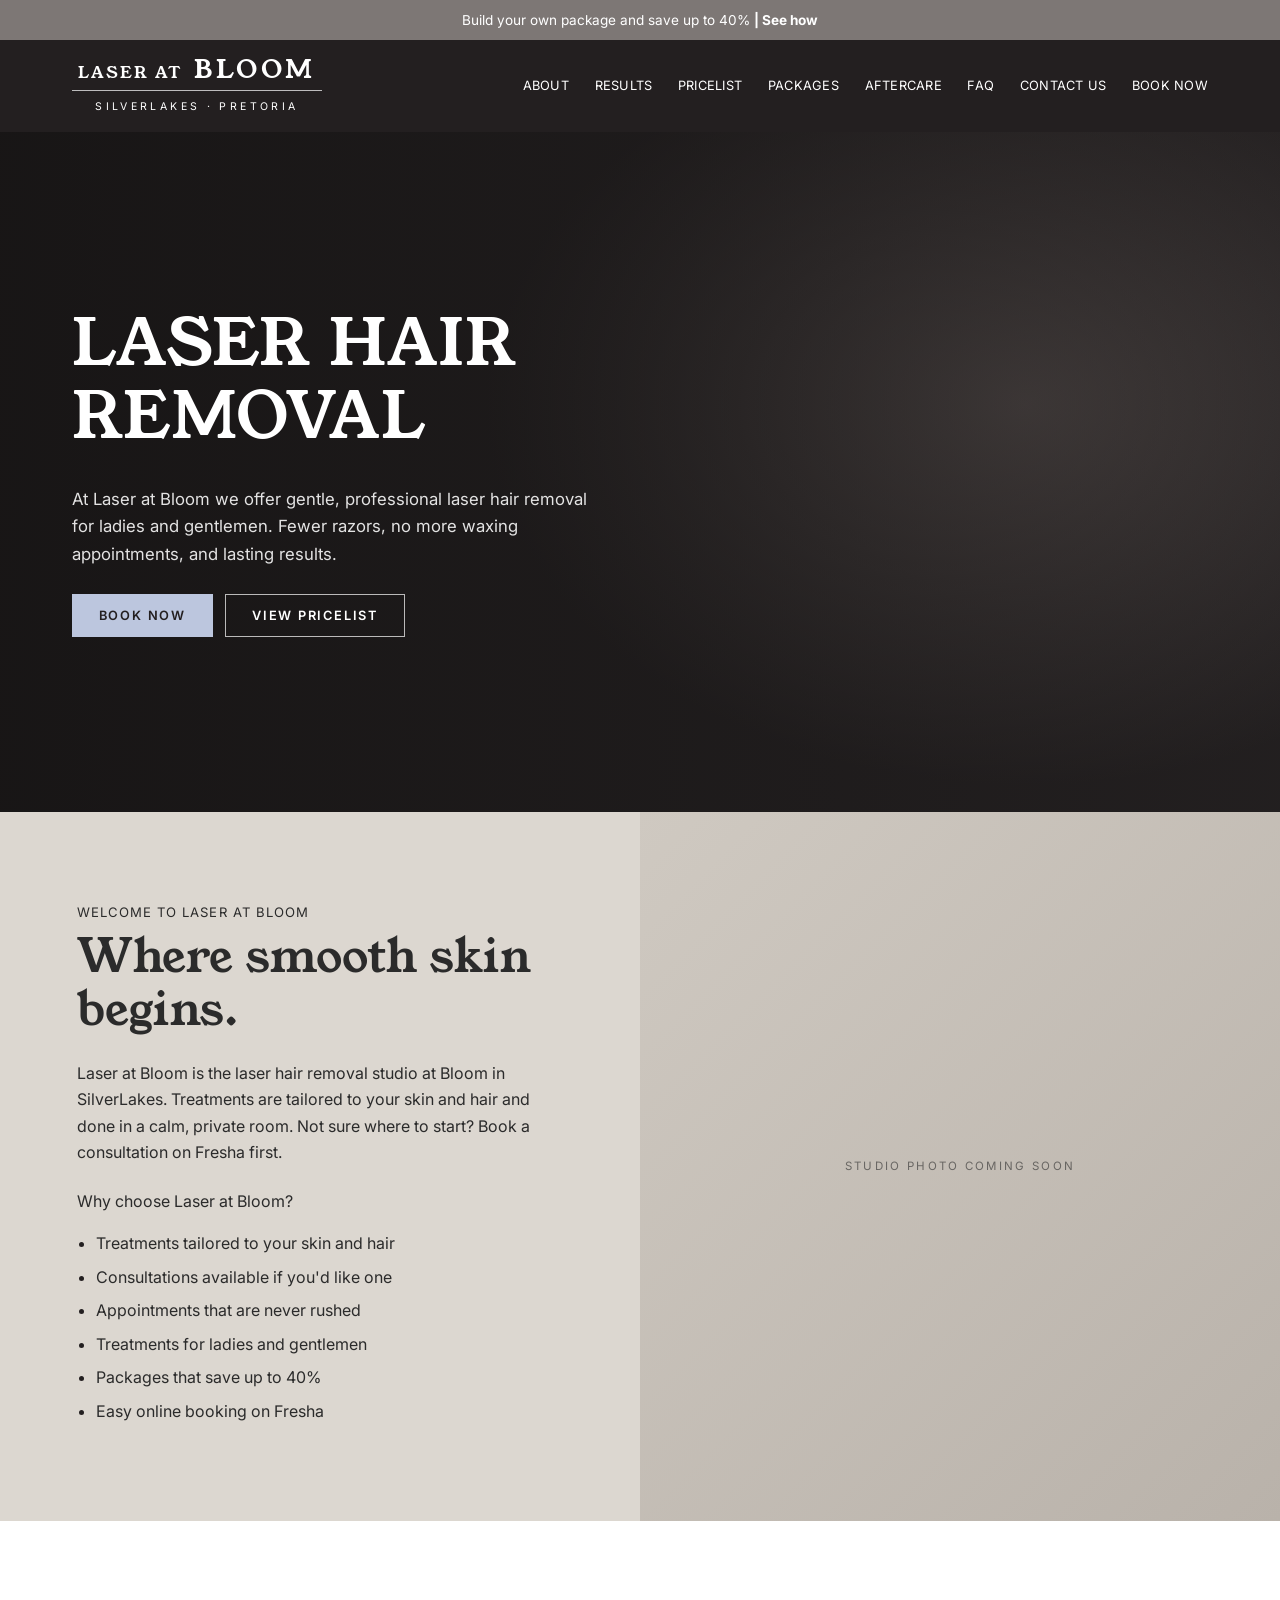
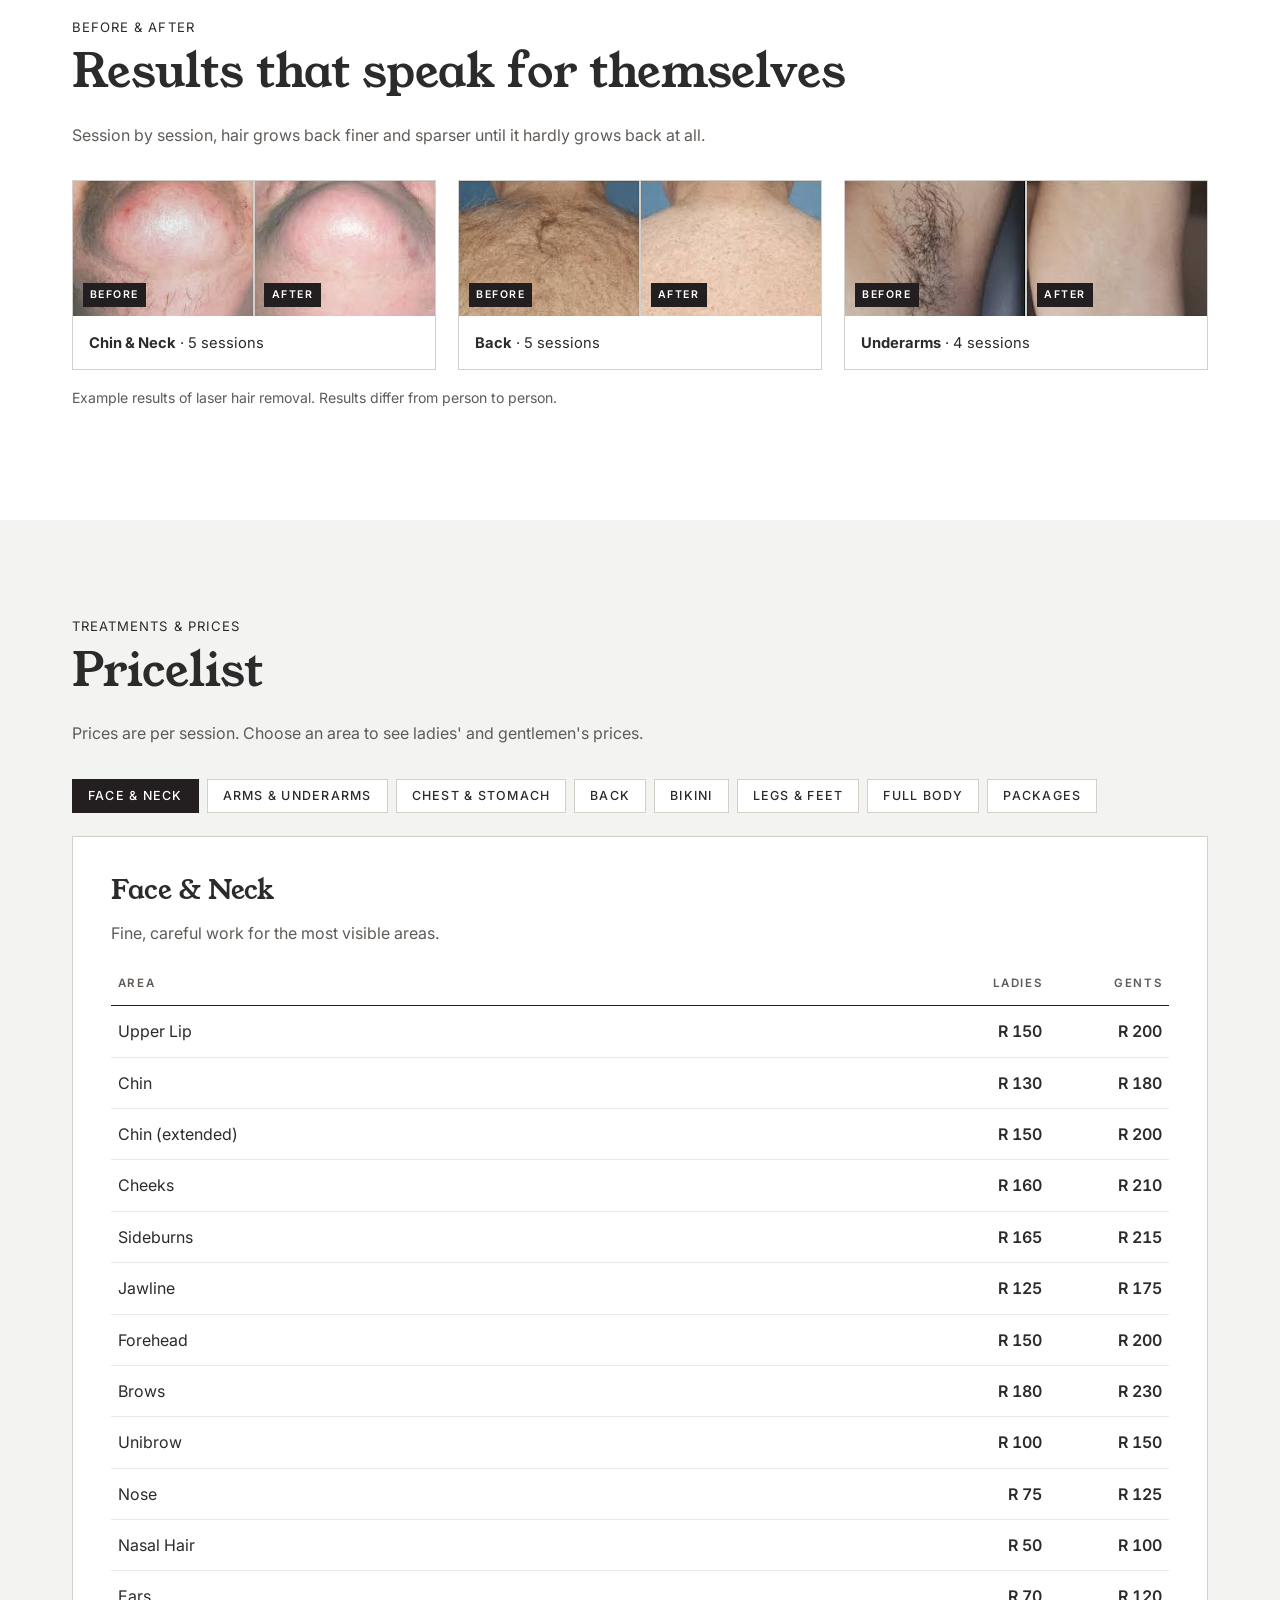
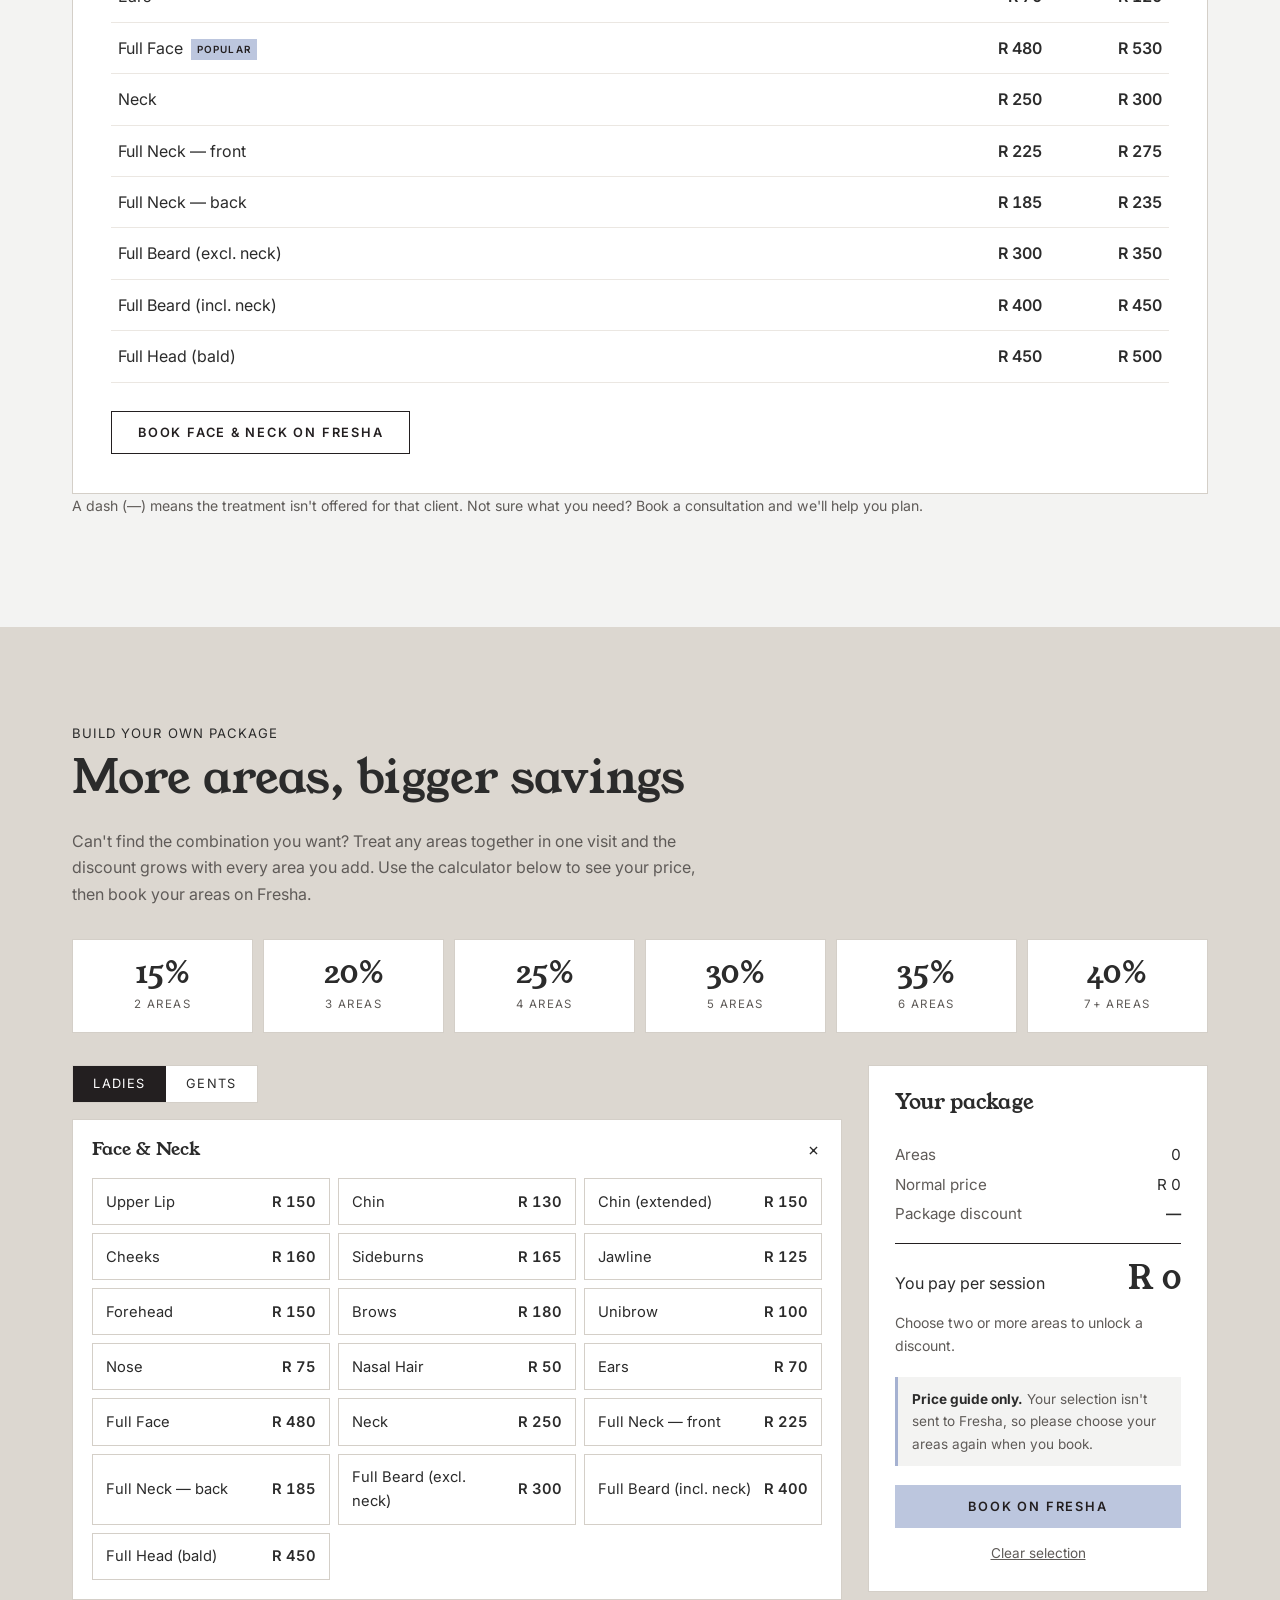
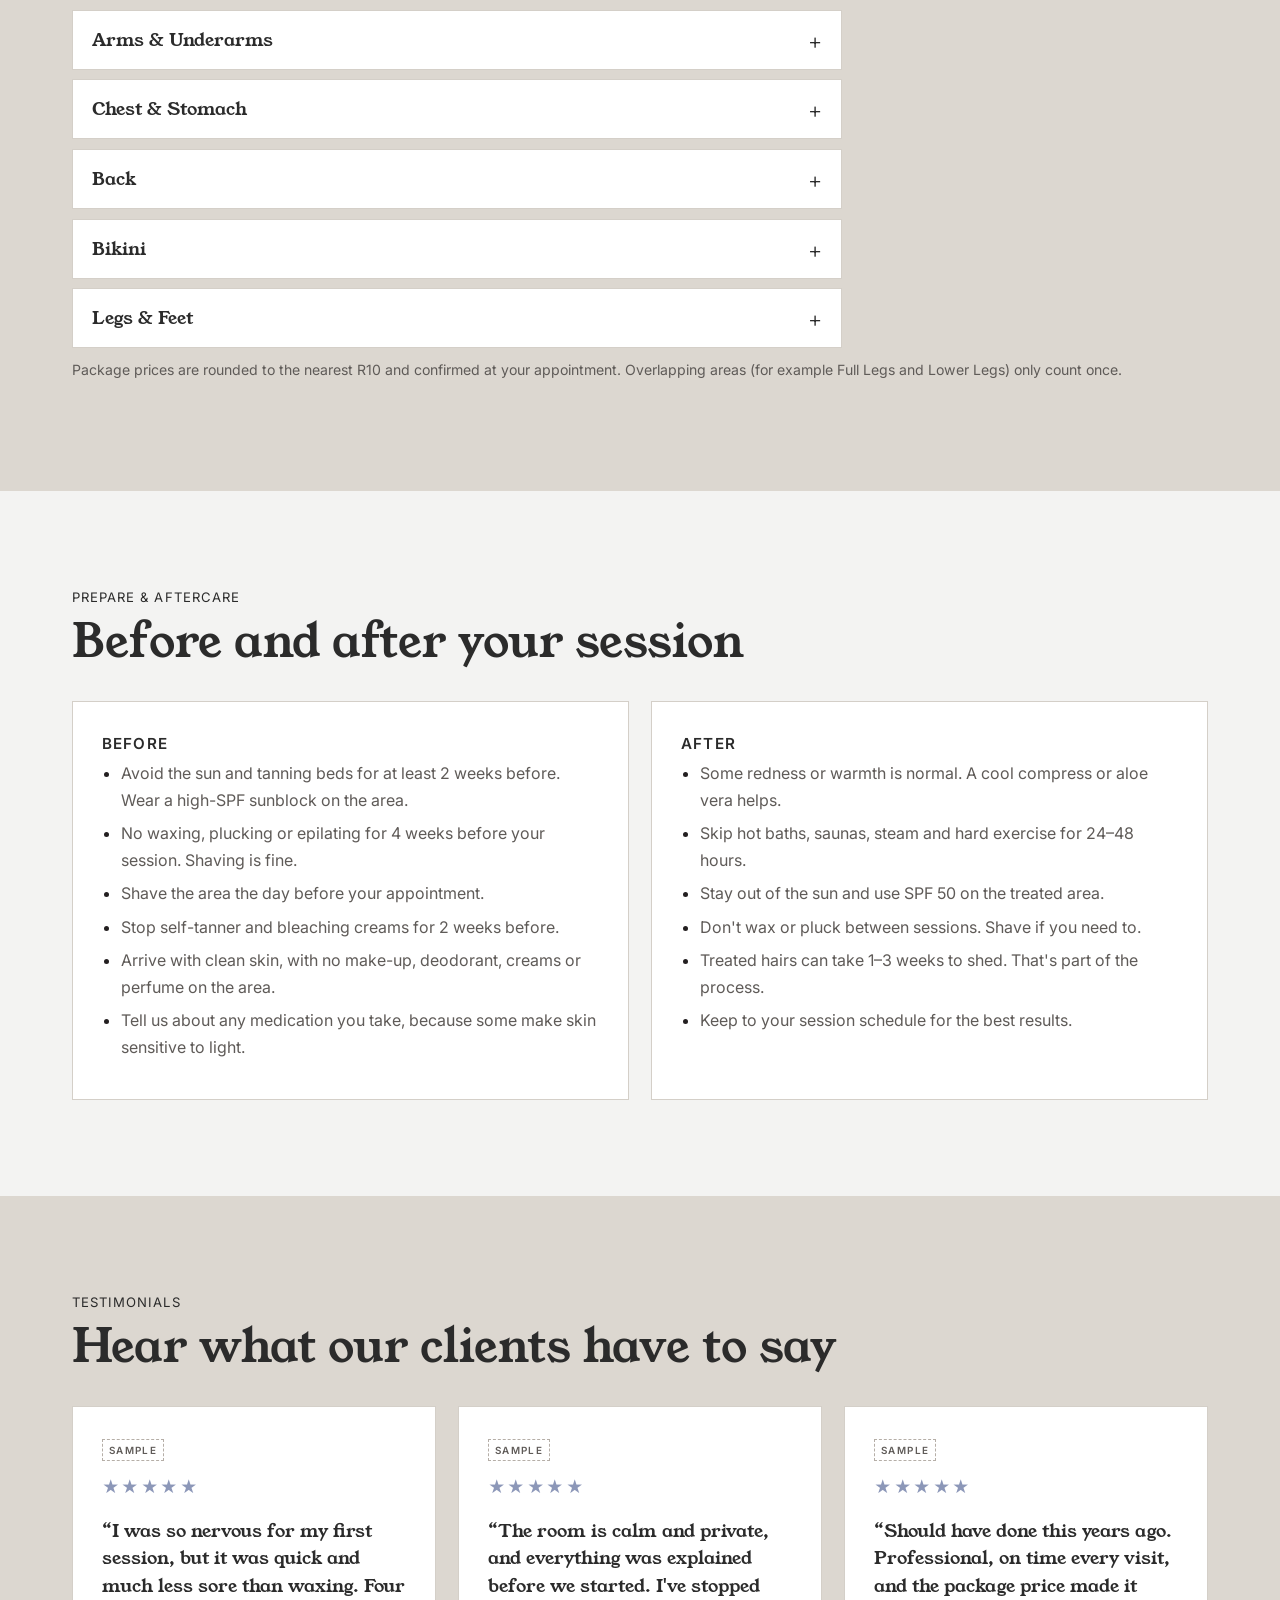
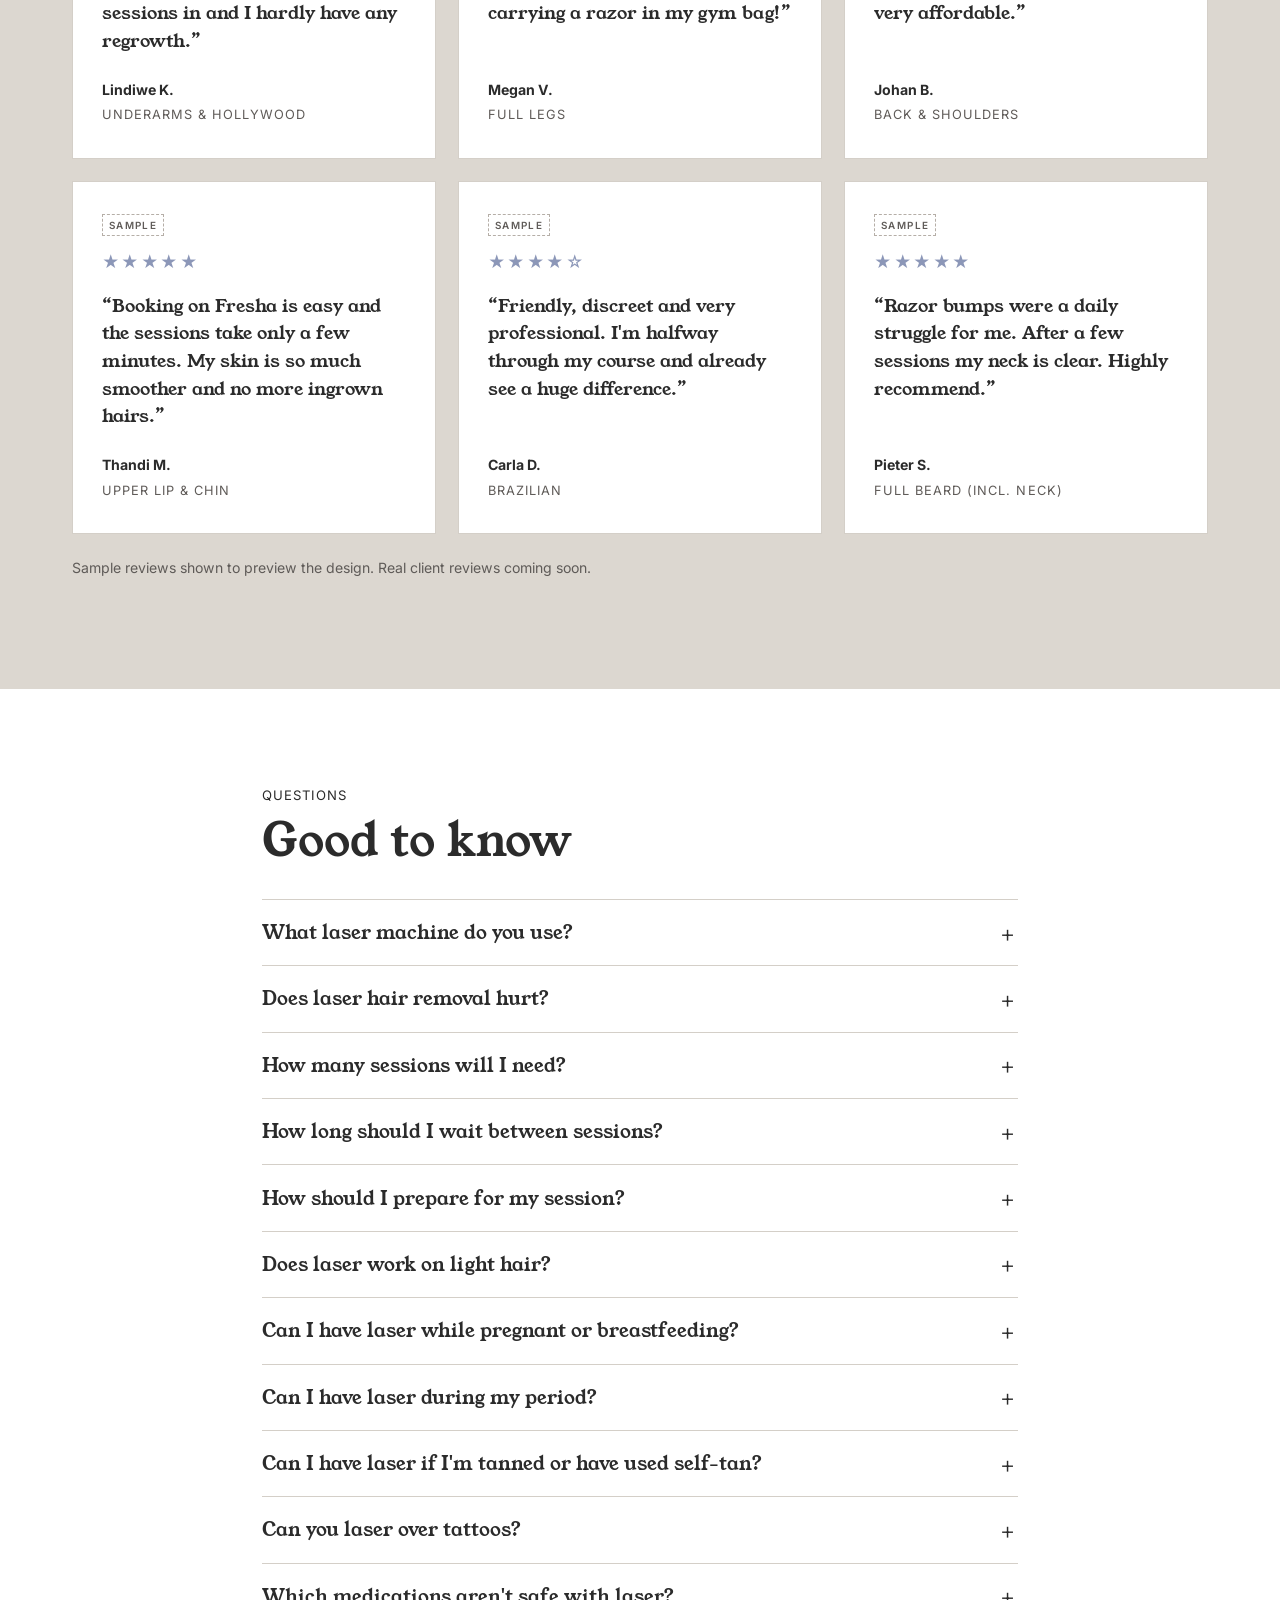
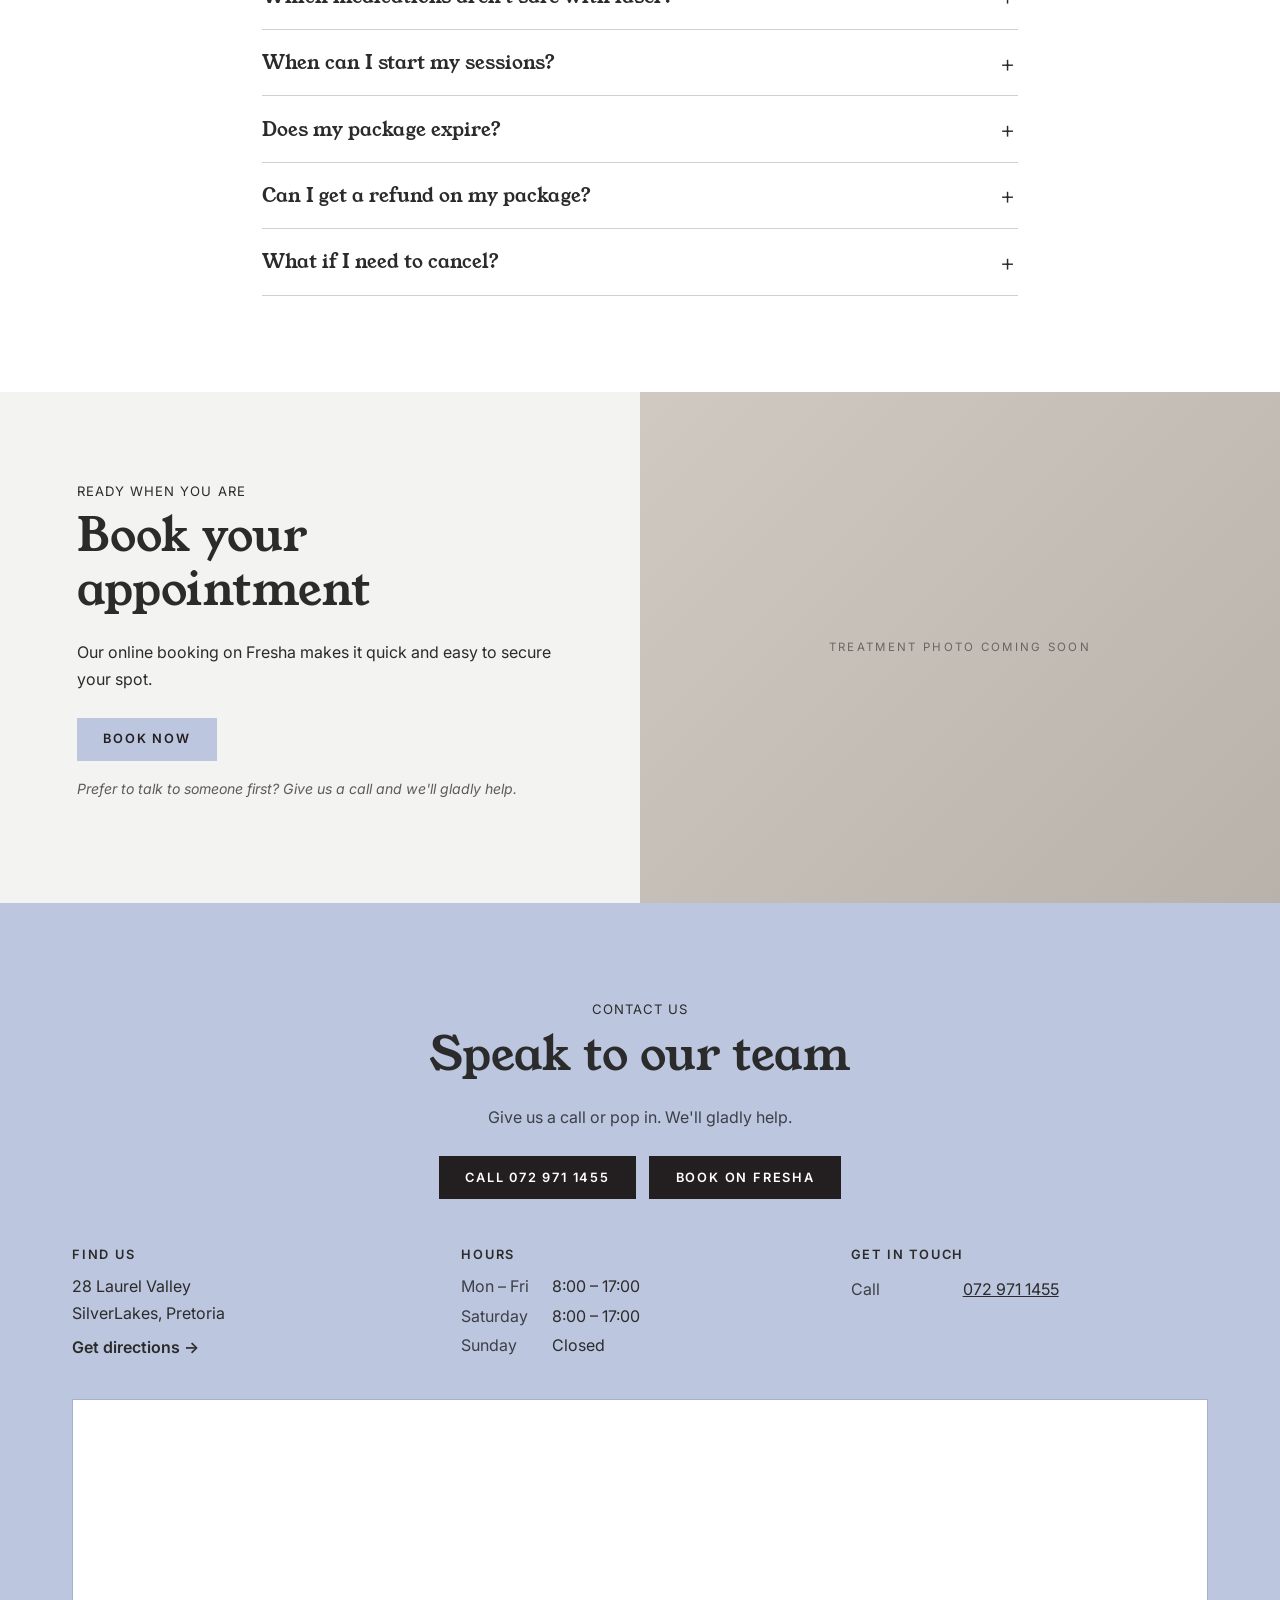
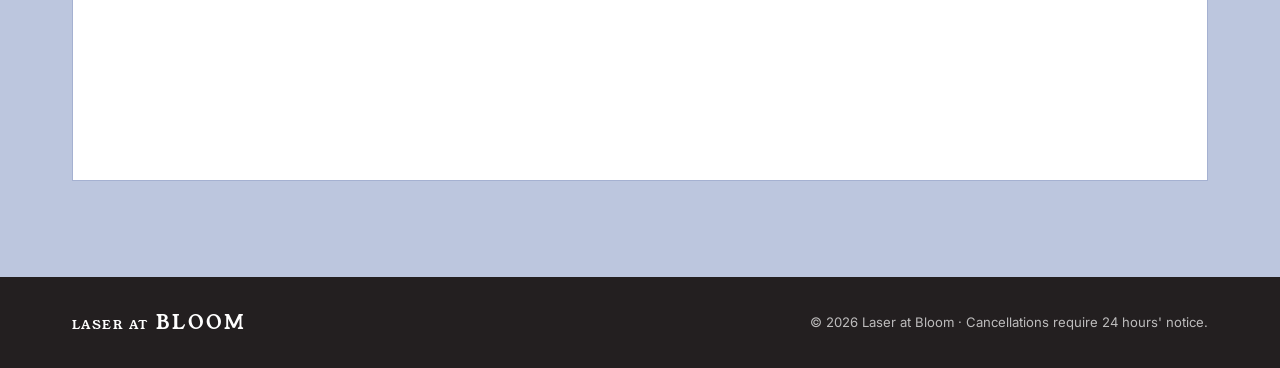
==== index.html @ 56d65607 "Expand FAQ with The Laser Lab's questions 15 questions answered in our own words. Machine, package e" ====
<!doctype html>
<html lang="en">
<head>
  <meta charset="utf-8">
  <meta name="viewport" content="width=device-width, initial-scale=1">
  <title>Laser at Bloom — Laser Hair Removal in SilverLakes, Pretoria</title>
  <meta name="description" content="Laser hair removal for ladies and gentlemen at Bloom, SilverLakes, Pretoria. View prices, build your own package and book online on Fresha.">
  <link rel="icon" href="favicon.svg" type="image/svg+xml">
  <link rel="preconnect" href="https://fonts.googleapis.com">
  <link rel="preconnect" href="https://fonts.gstatic.com" crossorigin>
  <link href="https://fonts.googleapis.com/css2?family=Young+Serif&family=Inter:wght@300;400;500;600&display=swap" rel="stylesheet">
  <link rel="stylesheet" href="styles.css">
</head>
<body>

<a class="announce" href="#build">Build your own package and save up to 40% <strong>| See how</strong></a>

<header class="site-header" id="top">
  <div class="wrap header-inner">
    <a href="#top" class="brand" aria-label="Laser at Bloom, home">
      <span class="brand-top"><span class="brand-small">Laser at</span> BLOOM</span>
      <span class="brand-sub">SilverLakes · Pretoria</span>
    </a>
    <button class="nav-toggle" aria-expanded="false" aria-controls="site-nav" aria-label="Menu">
      <span></span><span></span>
    </button>
    <nav class="site-nav" id="site-nav">
      <a href="#about">About</a>
      <a href="#results">Results</a>
      <a href="#prices">Pricelist</a>
      <a href="#build">Packages</a>
      <a href="#care">Aftercare</a>
      <a href="#faq">FAQ</a>
      <a href="#contact">Contact Us</a>
      <a class="js-fresha" href="#" target="_blank" rel="noopener">Book Now</a>
    </nav>
  </div>
</header>

<main>

  <!-- Hero photo: add images/hero.jpg and it shows behind the dark overlay. -->
  <section class="hero" style="--hero-img: url('images/hero.jpg')">
    <div class="wrap hero-inner">
      <h1>Laser hair removal</h1>
      <p>At Laser at Bloom we offer gentle, professional laser hair removal for ladies and gentlemen. Fewer razors, no more waxing appointments, and lasting results.</p>
      <div class="actions">
        <a class="btn js-fresha" href="#" target="_blank" rel="noopener">Book now</a>
        <a class="btn btn-ghost" href="#prices">View pricelist</a>
      </div>
    </div>
  </section>

  <section class="split greige" id="about">
    <div class="split-text">
      <p class="eyebrow">Welcome to Laser at Bloom</p>
      <h2>Where smooth skin begins.</h2>
      <p>Laser at Bloom is the laser hair removal studio at Bloom in SilverLakes. Treatments are tailored to your skin and hair and done in a calm, private room. Not sure where to start? Book a consultation on Fresha first.</p>
      <p class="list-title">Why choose Laser at Bloom?</p>
      <ul class="dots">
        <li>Treatments tailored to your skin and hair</li>
        <li>Consultations available if you'd like one</li>
        <li>Appointments that are never rushed</li>
        <li>Treatments for ladies and gentlemen</li>
        <li>Packages that save up to 40%</li>
        <li>Easy online booking on Fresha</li>
      </ul>
    </div>
    <figure class="photo split-photo"><img src="images/studio.jpg" alt="The treatment room at Laser at Bloom" loading="lazy" onerror="this.remove()"><figcaption>Studio photo coming soon</figcaption></figure>
  </section>

  <section class="section white" id="results">
    <div class="wrap">
      <p class="eyebrow">Before &amp; after</p>
      <h2>Results that speak for themselves</h2>
      <p class="section-intro">Session by session, hair grows back finer and sparser until it hardly grows back at all.</p>
      <div class="results" id="results-grid"></div>
      <p class="note">Example results of laser hair removal. Results differ from person to person.</p>
    </div>
  </section>

  <section class="section light" id="prices">
    <div class="wrap">
      <p class="eyebrow">Treatments &amp; prices</p>
      <h2>Pricelist</h2>
      <p class="section-intro">Prices are per session. Choose an area to see ladies' and gentlemen's prices.</p>

      <div class="tabs" role="tablist" aria-label="Treatment areas" id="price-tabs"></div>
      <div id="price-panels"></div>

      <p class="note">A dash (—) means the treatment isn't offered for that client. Not sure what you need? Book a consultation and we'll help you plan.</p>
    </div>
  </section>

  <section class="section greige" id="build">
    <div class="wrap">
      <p class="eyebrow">Build your own package</p>
      <h2>More areas, bigger savings</h2>
      <p class="section-intro">Can't find the combination you want? Treat any areas together in one visit and the discount grows with every area you add. Use the calculator below to see your price, then book your areas on Fresha.</p>

      <ol class="ladder" id="ladder"></ol>

      <div class="builder">
        <div class="builder-pick">
          <div class="seg" role="radiogroup" aria-label="Prices for">
            <label><input type="radio" name="who" value="w" checked> Ladies</label>
            <label><input type="radio" name="who" value="m"> Gents</label>
          </div>
          <div id="builder-groups"></div>
        </div>

        <aside class="builder-sum" id="builder-sum" aria-live="polite">
          <h3>Your package</h3>
          <ul class="sum-list" id="sum-list"></ul>
          <dl class="sum-lines">
            <dt>Areas</dt><dd id="sum-count">0</dd>
            <dt>Normal price</dt><dd id="sum-sub">R 0</dd>
            <dt>Package discount</dt><dd id="sum-disc">—</dd>
          </dl>
          <div class="sum-total"><span>You pay per session</span><strong id="sum-total">R 0</strong></div>
          <p class="sum-hint" id="sum-hint">Choose two or more areas to unlock a discount.</p>
          <p class="sum-notice"><strong>Price guide only.</strong> Your selection isn't sent to Fresha, so please choose your areas again when you book.</p>
          <a class="btn btn-block js-fresha" href="#" target="_blank" rel="noopener">Book on Fresha</a>
          <button type="button" class="link-btn" id="sum-clear">Clear selection</button>
        </aside>
      </div>

      <a class="sum-bar" id="sum-bar" href="#builder-sum" hidden>
        <span id="sum-bar-text"></span><span>View total ↓</span>
      </a>

      <p class="note">Package prices are rounded to the nearest R10 and confirmed at your appointment. Overlapping areas (for example Full Legs and Lower Legs) only count once.</p>
    </div>
  </section>

  <section class="section light" id="care">
    <div class="wrap">
      <p class="eyebrow">Prepare &amp; aftercare</p>
      <h2>Before and after your session</h2>
      <div class="cards two">
        <article class="card">
          <h3>Before</h3>
          <ul class="dots">
            <li>Avoid the sun and tanning beds for at least 2 weeks before. Wear a high-SPF sunblock on the area.</li>
            <li>No waxing, plucking or epilating for 4 weeks before your session. Shaving is fine.</li>
            <li>Shave the area the day before your appointment.</li>
            <li>Stop self-tanner and bleaching creams for 2 weeks before.</li>
            <li>Arrive with clean skin, with no make-up, deodorant, creams or perfume on the area.</li>
            <li>Tell us about any medication you take, because some make skin sensitive to light.</li>
          </ul>
        </article>
        <article class="card">
          <h3>After</h3>
          <ul class="dots">
            <li>Some redness or warmth is normal. A cool compress or aloe vera helps.</li>
            <li>Skip hot baths, saunas, steam and hard exercise for 24–48 hours.</li>
            <li>Stay out of the sun and use SPF 50 on the treated area.</li>
            <li>Don't wax or pluck between sessions. Shave if you need to.</li>
            <li>Treated hairs can take 1–3 weeks to shed. That's part of the process.</li>
            <li>Keep to your session schedule for the best results.</li>
          </ul>
        </article>
      </div>
    </div>
  </section>

  <section class="section greige" id="reviews">
    <div class="wrap">
      <p class="eyebrow">Testimonials</p>
      <h2>Hear what our clients have to say</h2>
      <div class="reviews" id="reviews-grid"></div>
      <p class="note" id="reviews-note" hidden>Sample reviews shown to preview the design. Real client reviews coming soon.</p>
    </div>
  </section>

  <section class="section white" id="faq">
    <div class="wrap narrow">
      <p class="eyebrow">Questions</p>
      <h2>Good to know</h2>
      <div class="faq">
        <details>
          <summary>What laser machine do you use?</summary>
          <p><span class="todo">To fill in: machine name and model.</span> Our laser is set up for each client's skin and hair type, so every session is both safe and effective.</p>
        </details>
        <details>
          <summary>Does laser hair removal hurt?</summary>
          <p>Most clients describe it as a warm snap, like an elastic band against the skin. It's quick, and most people find it far more comfortable than waxing.</p>
        </details>
        <details>
          <summary>How many sessions will I need?</summary>
          <p>Everyone's body responds a little differently, so there's no exact number. Most clients need around 8–12 sessions, followed by the occasional maintenance session. We'll give you a better idea once we've seen how your hair responds.</p>
        </details>
        <details>
          <summary>How long should I wait between sessions?</summary>
          <p>We start with sessions about 4 weeks apart. As your hair slows down, we space them out to 6 and then 8 weeks until you only need maintenance sessions.</p>
        </details>
        <details>
          <summary>How should I prepare for my session?</summary>
          <p>Shave the area cleanly the night before every appointment. For at least 4 weeks before your first session, don't wax, pluck, epilate or use hair-removal creams, because the laser needs the hair root in place. Between sessions you can shave as often as you like. See <a href="#care">Before and after your session</a> for the full list.</p>
        </details>
        <details>
          <summary>Does laser work on light hair?</summary>
          <p>Unfortunately not. The laser targets the pigment in the hair, so it works on brown, dark brown and black hair, but not on blonde, red, grey or white hair.</p>
        </details>
        <details>
          <summary>Can I have laser while pregnant or breastfeeding?</summary>
          <p>We don't treat during pregnancy. Laser is generally fine while breastfeeding, but hormone changes can make it less effective, so you may need a few extra sessions to get the same result.</p>
        </details>
        <details>
          <summary>Can I have laser during my period?</summary>
          <p>Yes. If we're treating the bikini area, please wear a tampon. If you'd feel more comfortable waiting, you're welcome to move your appointment.</p>
        </details>
        <details>
          <summary>Can I have laser if I'm tanned or have used self-tan?</summary>
          <p>No. We can't treat over self-tan, a fresh dark tan or sunburn. Keep the area out of the sun before your session, and protect it with SPF afterwards because treated skin burns more easily.</p>
        </details>
        <details>
          <summary>Can you laser over tattoos?</summary>
          <p>No. The laser is drawn to the ink in a tattoo instead of the hair, so we work around tattoos.</p>
        </details>
        <details>
          <summary>Which medications aren't safe with laser?</summary>
          <p>Acne medication such as isotretinoin (Roaccutane or Oratane), cortisone, and some medicines that make skin sensitive to light can all affect treatment. Please tell us about any medication or supplements you take before your session, and check with your doctor if you're unsure.</p>
        </details>
        <details>
          <summary>When can I start my sessions?</summary>
          <p>Whenever suits you. Just book your first session on Fresha.</p>
        </details>
        <details>
          <summary>Does my package expire?</summary>
          <p><span class="todo">To fill in: how long prepaid packages are valid, or say that packages are paid per session.</span></p>
        </details>
        <details>
          <summary>Can I get a refund on my package?</summary>
          <p><span class="todo">To fill in: refund and transfer policy for packages.</span></p>
        </details>
        <details>
          <summary>What if I need to cancel?</summary>
          <p>Please give at least 24 hours' notice so the slot can go to someone else. You can reschedule through Fresha.</p>
        </details>
      </div>
    </div>
  </section>

  <section class="split light" id="book">
    <div class="split-text">
      <p class="eyebrow">Ready when you are</p>
      <h2>Book your appointment</h2>
      <p>Our online booking on Fresha makes it quick and easy to secure your spot.</p>
      <div class="actions">
        <a class="btn js-fresha" href="#" target="_blank" rel="noopener">Book now</a>
      </div>
      <p class="small-note">Prefer to talk to someone first? Give us a call and we'll gladly help.</p>
    </div>
    <figure class="photo split-photo"><img src="images/treatment.jpg" alt="A laser hair removal treatment in progress" loading="lazy" onerror="this.remove()"><figcaption>Treatment photo coming soon</figcaption></figure>
  </section>

  <section class="contact" id="contact">
    <div class="wrap">
      <div class="contact-head">
        <p class="eyebrow">Contact us</p>
        <h2>Speak to our team</h2>
        <p>Give us a call or pop in. We'll gladly help.</p>
        <div class="actions center">
          <a class="btn btn-dark js-phone" href="#" hidden>Call</a>
          <a class="btn btn-dark js-fresha" href="#" target="_blank" rel="noopener">Book on Fresha</a>
        </div>
      </div>

      <div class="contact-grid">
        <div>
          <h3 class="mini">Find us</h3>
          <address class="address" id="address"></address>
          <a class="link-arrow" id="directions" href="#" target="_blank" rel="noopener">Get directions →</a>
        </div>
        <div>
          <h3 class="mini">Hours</h3>
          <dl class="hours" id="hours"></dl>
        </div>
        <div>
          <h3 class="mini" id="contact-heading">Get in touch</h3>
          <ul class="contact-list" id="contact-list"></ul>
        </div>
      </div>

      <div class="map">
        <iframe id="map" title="Map showing Laser at Bloom" loading="lazy" referrerpolicy="no-referrer-when-downgrade"></iframe>
      </div>
    </div>
  </section>

</main>

<footer class="site-footer">
  <div class="wrap footer-inner">
    <span class="footer-brand"><span class="brand-small">Laser at</span> BLOOM</span>
    <span>© <span id="year"></span> Laser at Bloom · Cancellations require 24 hours' notice.</span>
  </div>
</footer>

<script src="site-data.js"></script>
<script src="main.js"></script>
</body>
</html>
---- styles.css ----
:root {
  --charcoal: #231f20;
  --ink: #2b2b2b;
  --muted: #5f5b58;
  --greige: #dcd7d0;
  --light: #f3f3f2;
  --white: #fff;
  --line: #d4cfc8;
  --blue: #bcc6de;      /* soft periwinkle accent */
  --blue-dark: #a5b1d1;
  --serif: "Young Serif", Georgia, serif;
  --sans: "Inter", system-ui, sans-serif;
}

* { box-sizing: border-box; }
html { scroll-behavior: smooth; scroll-padding-top: 90px; }
body {
  margin: 0;
  background: var(--light);
  color: var(--ink);
  font: 400 16px/1.65 var(--sans);
  -webkit-font-smoothing: antialiased;
}
img, iframe { max-width: 100%; }
a { color: inherit; }
[hidden] { display: none !important; }
:focus-visible { outline: 2px solid var(--charcoal); outline-offset: 3px; }

h1, h2, h3 { font-family: var(--serif); font-weight: 400; line-height: 1.15; margin: 0 0 .5em; }
h1 { font-size: clamp(2.4rem, 6vw, 4rem); text-transform: uppercase; letter-spacing: .02em; }
h2 { font-size: clamp(2rem, 4.2vw, 2.9rem); }
h3 { font-size: 1.3rem; }
p { margin: 0 0 1em; }

.wrap { width: 100%; max-width: 1200px; margin: 0 auto; padding: 0 32px; }
.wrap.narrow { max-width: 820px; }
@media (max-width: 600px) { .wrap { padding: 0 16px; } }

.eyebrow {
  font-size: .82rem; letter-spacing: .08em; text-transform: uppercase;
  color: var(--ink); margin-bottom: .5em;
}
.section-intro { color: var(--muted); max-width: 640px; }
.note, .small-note { color: var(--muted); font-size: .88rem; }
.small-note { font-style: italic; margin-top: 1rem; }

/* Buttons — square, periwinkle, uppercase */
.btn {
  display: inline-block;
  padding: 1em 2em;
  background: var(--blue); color: var(--charcoal);
  border: 1px solid var(--blue);
  font: 600 .8rem/1.2 var(--sans); letter-spacing: .14em; text-transform: uppercase;
  text-decoration: none; text-align: center; cursor: pointer;
  transition: background .2s, border-color .2s, color .2s;
}
.btn:hover { background: var(--blue-dark); border-color: var(--blue-dark); }
.btn-ghost { background: transparent; border-color: rgba(255, 255, 255, .7); color: var(--white); }
.btn-ghost:hover { background: var(--white); border-color: var(--white); color: var(--charcoal); }
.btn-dark { background: var(--charcoal); border-color: var(--charcoal); color: var(--white); }
.btn-dark:hover { background: #3a3435; border-color: #3a3435; }
.btn-line { background: transparent; border-color: var(--charcoal); }
.btn-line:hover { background: var(--charcoal); color: var(--white); }
.btn-block { display: block; width: 100%; }
.actions { display: flex; gap: .8rem; flex-wrap: wrap; margin-top: 1.6rem; }
.actions.center { justify-content: center; }

/* Announcement bar */
.announce {
  display: block; background: #7d7775; color: var(--white);
  text-align: center; text-decoration: none; font-size: .85rem; padding: .55rem 16px;
}
.announce:hover strong { text-decoration: underline; }

/* Header */
.site-header { position: sticky; top: 0; z-index: 30; background: var(--charcoal); color: var(--white); }
.header-inner { display: flex; align-items: center; justify-content: space-between; height: 92px; }
.brand { display: inline-flex; flex-direction: column; align-items: center; text-decoration: none; color: var(--white); }
.brand-top { font: 400 1.65rem/1 var(--serif); letter-spacing: .14em; padding: 0 .4rem .45rem; border-bottom: 1px solid rgba(255, 255, 255, .7); }
.brand-small { font-size: .62em; letter-spacing: .12em; text-transform: uppercase; }
.brand-sub { font-size: .66rem; letter-spacing: .32em; text-transform: uppercase; padding-top: .45rem; }

.site-nav { display: flex; align-items: center; gap: 1.6rem; }
.site-nav a {
  color: var(--white); text-decoration: none; text-transform: uppercase;
  font-size: .8rem; letter-spacing: .02em;
}
.site-nav a:hover { color: var(--blue); }
.nav-toggle { display: none; }

@media (max-width: 960px) {
  .header-inner { height: 76px; }
  .brand-top { font-size: 1.35rem; }
  .nav-toggle {
    display: flex; flex-direction: column; justify-content: center; gap: 7px;
    width: 44px; height: 44px; background: none; border: 0; cursor: pointer; padding: 10px;
  }
  .nav-toggle span { display: block; height: 1.5px; background: var(--white); transition: transform .2s; }
  .nav-toggle[aria-expanded="true"] span:first-child { transform: translateY(4.25px) rotate(45deg); }
  .nav-toggle[aria-expanded="true"] span:last-child { transform: translateY(-4.25px) rotate(-45deg); }
  .site-nav {
    position: absolute; top: 76px; left: 0; right: 0;
    flex-direction: column; align-items: stretch; gap: 0;
    background: var(--charcoal); padding: 0 16px 1rem; display: none;
    border-top: 1px solid rgba(255, 255, 255, .12);
  }
  .site-nav.open { display: flex; }
  .site-nav a { padding: 1rem 0; border-bottom: 1px solid rgba(255, 255, 255, .12); font-size: .9rem; }
}

/* Hero — dark full-width, photo behind overlay when images/hero.jpg exists */
.hero {
  position: relative; color: var(--white);
  min-height: min(78vh, 680px); display: flex; align-items: center;
  background:
    linear-gradient(90deg, rgba(20, 18, 18, .82) 0%, rgba(20, 18, 18, .55) 55%, rgba(20, 18, 18, .35) 100%),
    var(--hero-img) center / cover no-repeat,
    radial-gradient(ellipse 60% 80% at 80% 40%, #5a5251 0%, #2a2627 70%);
  padding: 5rem 0;
}
.hero-inner { max-width: 1200px; }
.hero h1 { max-width: 12ch; }
.hero p { max-width: 520px; font-size: 1.05rem; color: rgba(255, 255, 255, .88); }

/* Split sections (text + photo) */
.split { display: grid; grid-template-columns: 1fr 1fr; align-items: stretch; }
.split-text { padding: clamp(3.5rem, 7vw, 6rem) clamp(16px, 6vw, 5rem); max-width: 680px; justify-self: end; width: 100%; }
@media (max-width: 860px) {
  .split { grid-template-columns: 1fr; }
  .split-text { justify-self: stretch; max-width: none; }
  .split-photo { min-height: 280px; }
}
.list-title { margin-top: 1.4rem; }

.greige { background: var(--greige); }
.light { background: var(--light); }
.white { background: var(--white); }

.photo {
  position: relative; margin: 0; overflow: hidden;
  background: linear-gradient(135deg, #cfc9c1, #b9b2aa);
  display: grid; place-items: center; min-height: 360px;
}
.photo img { position: absolute; inset: 0; width: 100%; height: 100%; object-fit: cover; }
.photo figcaption { font-size: .72rem; letter-spacing: .2em; text-transform: uppercase; color: rgba(43, 43, 43, .6); }

ul.dots { padding-left: 1.2em; margin: 0; }
ul.dots li { margin-bottom: .45em; }
ul.dots li::marker { color: var(--charcoal); }

/* Generic sections */
.section { padding: clamp(3.5rem, 8vw, 6rem) 0; }

.cards { display: grid; gap: 1.4rem; margin-top: 2rem; }
.cards.two { grid-template-columns: repeat(auto-fit, minmax(min(320px, 100%), 1fr)); }
.card { background: var(--white); border: 1px solid var(--line); padding: 2rem 1.8rem; }
.card ul.dots { color: var(--muted); }
.card h3 { text-transform: uppercase; font: 600 .95rem var(--sans); letter-spacing: .08em; }


/* Pricelist */
.tabs { display: flex; flex-wrap: wrap; gap: .5rem; margin: 2rem 0 1.4rem; }
.tab {
  cursor: pointer; background: var(--white); border: 1px solid var(--line);
  padding: .7em 1.2em; font: 500 .78rem var(--sans); letter-spacing: .1em; text-transform: uppercase; color: var(--ink);
}
.tab:hover { border-color: var(--charcoal); }
.tab[aria-selected="true"] { background: var(--charcoal); border-color: var(--charcoal); color: var(--white); }

.panel { border: 1px solid var(--line); background: var(--white); padding: clamp(1.2rem, 4vw, 2.4rem); }
.panel-head h3 { font-size: 1.7rem; }
.panel-head p { color: var(--muted); }
.prices { width: 100%; border-collapse: collapse; margin: 1rem 0 1.8rem; }
.prices th, .prices td { padding: .75rem .4rem; border-bottom: 1px solid #ebe7e2; text-align: left; }
.prices thead th { font-size: .72rem; letter-spacing: .14em; text-transform: uppercase; color: var(--muted); font-weight: 600; border-bottom-color: var(--charcoal); }
.prices tbody th { font-weight: 400; }
.prices td, .prices thead th:not(:first-child) { text-align: right; white-space: nowrap; width: 7.5em; }
.prices td { font-weight: 600; font-variant-numeric: tabular-nums; }
.prices td.na { color: #b5aea7; font-weight: 400; }
.prices tbody tr:hover { background: var(--light); }
.badge {
  display: inline-block; margin-left: .4em; padding: .2em .6em; background: var(--blue); color: var(--charcoal);
  font-size: .62rem; letter-spacing: .12em; text-transform: uppercase; font-weight: 600; vertical-align: middle;
}
@media (max-width: 520px) {
  .prices td, .prices thead th:not(:first-child) { width: 5.2em; }
  .prices th, .prices td { padding: .7rem .2rem; font-size: .93rem; }
  .badge { display: none; }
}

/* Build your own */
.ladder { list-style: none; padding: 0; margin: 2rem 0; display: grid; grid-template-columns: repeat(6, 1fr); gap: .6rem; }
@media (max-width: 640px) { .ladder { grid-template-columns: repeat(3, 1fr); } }
.ladder li { background: var(--white); border: 1px solid var(--line); padding: 1rem .5rem; text-align: center; transition: background .2s; }
.ladder strong { display: block; font: 400 1.9rem/1.1 var(--serif); }
.ladder span { font-size: .72rem; letter-spacing: .12em; text-transform: uppercase; color: var(--muted); }
.ladder li.on { background: var(--blue); border-color: var(--blue-dark); }
.ladder li.on span { color: var(--charcoal); }

.builder { display: grid; grid-template-columns: 1fr 340px; gap: 1.6rem; align-items: start; }
@media (max-width: 860px) { .builder { grid-template-columns: 1fr; } }

.seg { display: inline-flex; background: var(--white); border: 1px solid var(--line); margin-bottom: 1rem; }
.seg label { position: relative; cursor: pointer; padding: .6em 1.6em; font-size: .8rem; letter-spacing: .1em; text-transform: uppercase; }
.seg input { position: absolute; opacity: 0; inset: 0; cursor: pointer; margin: 0; }
.seg label:has(input:checked) { background: var(--charcoal); color: var(--white); }
.seg label:has(input:focus-visible) { outline: 2px solid var(--charcoal); outline-offset: 2px; }

.group { background: var(--white); border: 1px solid var(--line); margin-bottom: .6rem; }
.group summary { cursor: pointer; list-style: none; padding: 1rem 3rem 1rem 1.2rem; position: relative; font: 400 1.15rem var(--serif); }
.group summary::-webkit-details-marker { display: none; }
.group summary::after {
  content: "+"; position: absolute; right: 1.2rem; top: 50%; transform: translateY(-50%);
  font: 300 1.4rem var(--sans); transition: transform .2s;
}
.group[open] summary::after { transform: translateY(-50%) rotate(45deg); }
.group-count { font: 600 .66rem var(--sans); letter-spacing: .12em; text-transform: uppercase; background: var(--blue); padding: .25em .6em; margin-left: .5em; vertical-align: middle; }
.group-count:empty { display: none; }
.chips { display: grid; grid-template-columns: repeat(auto-fill, minmax(min(220px, 100%), 1fr)); gap: .5rem; padding: 0 1.2rem 1.2rem; }
@media (max-width: 400px) { .chips { padding: 0 .7rem .7rem; } .group summary { padding-left: .9rem; } }
.chip {
  position: relative; display: flex; justify-content: space-between; align-items: center; gap: .6rem;
  border: 1px solid var(--line); padding: .65rem .8rem; cursor: pointer; font-size: .92rem;
  transition: border-color .15s, background .15s;
}
.chip input { position: absolute; opacity: 0; inset: 0; cursor: pointer; margin: 0; }
.chip:hover { border-color: var(--charcoal); }
.chip:has(input:checked) { background: var(--blue); border-color: var(--blue-dark); }
.chip:has(input:checked) .chip-name::before { content: "✓ "; font-weight: 600; }
.chip:has(input:focus-visible) { outline: 2px solid var(--charcoal); outline-offset: 2px; }
.chip-price { font-weight: 600; white-space: nowrap; font-variant-numeric: tabular-nums; }
.chip.off { opacity: .4; cursor: not-allowed; }
.chip.off input { cursor: not-allowed; }

.builder-sum { position: sticky; top: 110px; background: var(--white); border: 1px solid var(--line); padding: 1.6rem; }
.sum-list { list-style: none; padding: 0; margin: 0 0 1rem; max-height: 220px; overflow-y: auto; }
.sum-list li { display: flex; justify-content: space-between; gap: 1rem; font-size: .9rem; padding: .3rem 0; border-bottom: 1px dashed var(--line); }
.sum-lines { display: grid; grid-template-columns: 1fr auto; gap: .3rem 1rem; margin: 0 0 1rem; color: var(--muted); font-size: .95rem; }
.sum-lines dd { margin: 0; text-align: right; color: var(--ink); font-variant-numeric: tabular-nums; }
#sum-disc { font-weight: 600; }
.sum-total { display: flex; justify-content: space-between; align-items: baseline; gap: 1rem; border-top: 1px solid var(--charcoal); padding-top: .8rem; }
.sum-total strong { font: 400 2rem var(--serif); }
.sum-hint { color: var(--muted); font-size: .88rem; margin: .6rem 0 1.2rem; min-height: 2.6em; }
.sum-notice { background: var(--light); border-left: 3px solid var(--blue-dark); padding: .7rem .9rem; font-size: .85rem; color: var(--muted); margin: 0 0 1.2rem; }
.sum-notice strong { color: var(--ink); }
.link-btn { display: block; margin: .8rem auto 0; background: none; border: 0; color: var(--muted); text-decoration: underline; cursor: pointer; font: inherit; font-size: .85rem; }

.sum-bar { display: none; }
@media (max-width: 860px) {
  .builder-sum { position: static; }
  .sum-bar:not([hidden]) {
    display: flex; justify-content: space-between; gap: 1rem;
    position: fixed; left: 12px; right: 12px; bottom: 12px; z-index: 20;
    background: var(--charcoal); color: var(--white); text-decoration: none;
    padding: .95rem 1.2rem; box-shadow: 0 8px 24px rgba(0, 0, 0, .25); font-size: .9rem;
  }
}

/* Before & after */
.results { display: grid; gap: 1.4rem; margin: 2rem 0 1rem; grid-template-columns: repeat(auto-fill, minmax(min(340px, 100%), 1fr)); }
.result { border: 1px solid var(--line); background: var(--white); }
.ba { display: grid; grid-template-columns: 1fr 1fr; gap: 2px; background: var(--line); }
.ba-shot { position: relative; margin: 0; aspect-ratio: 4 / 3; overflow: hidden; background: linear-gradient(135deg, #e4dfd9, #cfc9c1); }
.ba-shot img { position: absolute; inset: 0; width: 100%; height: 100%; object-fit: cover; }
.ba-shot figcaption {
  position: absolute; left: .6rem; bottom: .6rem; background: var(--charcoal); color: var(--white);
  font-size: .66rem; font-weight: 600; letter-spacing: .14em; text-transform: uppercase; padding: .3em .7em;
}
.result-cap { margin: 0; padding: .9rem 1rem; font-size: .92rem; }
.result.placeholder .result-cap { color: var(--muted); font-size: .8rem; letter-spacing: .12em; text-transform: uppercase; }

/* Reviews */
.reviews { display: grid; gap: 1.4rem; margin-top: 2rem; grid-template-columns: repeat(auto-fill, minmax(min(300px, 100%), 1fr)); }
.sample-tag {
  align-self: flex-start; margin-bottom: .8rem; padding: .2em .6em; border: 1px dashed #b5aea7; color: var(--muted);
  font-size: .62rem; font-weight: 600; letter-spacing: .14em; text-transform: uppercase;
}
#reviews-note { margin-top: 1.4rem; }
.review { margin: 0; background: var(--white); border: 1px solid var(--line); padding: 2rem 1.8rem; display: flex; flex-direction: column; }
.stars { color: #8c97b8; letter-spacing: .15em; font-size: 1.05rem; margin-bottom: 1rem; }
.review blockquote { margin: 0 0 1.4rem; font: 400 1.15rem/1.5 var(--serif); flex: 1; }
.review blockquote::before { content: "“"; }
.review blockquote::after { content: "”"; }
.review figcaption { display: flex; flex-direction: column; font-size: .88rem; }
.review figcaption span { color: var(--muted); font-size: .8rem; letter-spacing: .08em; text-transform: uppercase; margin-top: .2rem; }
.review.placeholder { border-style: dashed; background: rgba(255, 255, 255, .5); }
.review.placeholder .stars { color: #b5aea7; }
.review.placeholder blockquote { color: var(--muted); font-size: 1rem; }
.review.placeholder blockquote::before, .review.placeholder blockquote::after { content: none; }

/* FAQ */
.faq { margin-top: 2rem; border-top: 1px solid var(--line); }
.faq details { border-bottom: 1px solid var(--line); }
.faq summary { cursor: pointer; list-style: none; padding: 1.2rem 2rem 1.2rem 0; position: relative; font: 400 1.2rem var(--serif); }
.faq summary::-webkit-details-marker { display: none; }
.faq summary::after {
  content: "+"; position: absolute; right: .2rem; top: 50%; transform: translateY(-50%);
  font: 300 1.5rem var(--sans); transition: transform .2s;
}
.faq details[open] summary::after { transform: translateY(-50%) rotate(45deg); }
.faq details p { color: var(--muted); padding-right: 2rem; }
.faq details a { color: var(--ink); }
/* Placeholder text still to be filled in — remove before launch */
.todo { background: #fff3c4; color: #6b5300; padding: .1em .35em; font-weight: 500; }

/* Contact */
.contact { background: var(--blue); padding: clamp(3.5rem, 8vw, 6rem) 0; }
.contact-head { text-align: center; max-width: 620px; margin: 0 auto 3rem; }
.contact-head p:not(.eyebrow) { color: #3d3f48; }
.contact-grid { display: grid; grid-template-columns: repeat(3, 1fr); gap: 2rem; margin-bottom: 2.4rem; }
@media (max-width: 760px) { .contact-grid { grid-template-columns: 1fr; gap: 1.6rem; } }
.mini { font: 600 .8rem var(--sans); letter-spacing: .14em; text-transform: uppercase; margin-bottom: .7rem; }
.address { font-style: normal; margin-bottom: .5rem; }
.link-arrow { font-weight: 600; text-decoration: none; }
.link-arrow:hover { text-decoration: underline; }
.hours { display: grid; grid-template-columns: auto 1fr; gap: .2rem 1.4rem; margin: 0; }
.hours dt { color: #3d3f48; }
.hours dd { margin: 0; }
.contact-list { list-style: none; padding: 0; margin: 0; }
.contact-list li { display: flex; gap: 1rem; padding: .2rem 0; }
.contact-list span { min-width: 6em; color: #3d3f48; }
.map { border: 1px solid var(--blue-dark); background: var(--white); }
.map iframe { display: block; width: 100%; height: 380px; border: 0; }

/* Footer */
.site-footer { background: var(--charcoal); color: rgba(255, 255, 255, .7); font-size: .82rem; padding: 2rem 0; }
.footer-inner { display: flex; justify-content: space-between; align-items: center; gap: 1rem; flex-wrap: wrap; }
.footer-brand { font: 400 1.2rem var(--serif); letter-spacing: .14em; color: var(--white); }
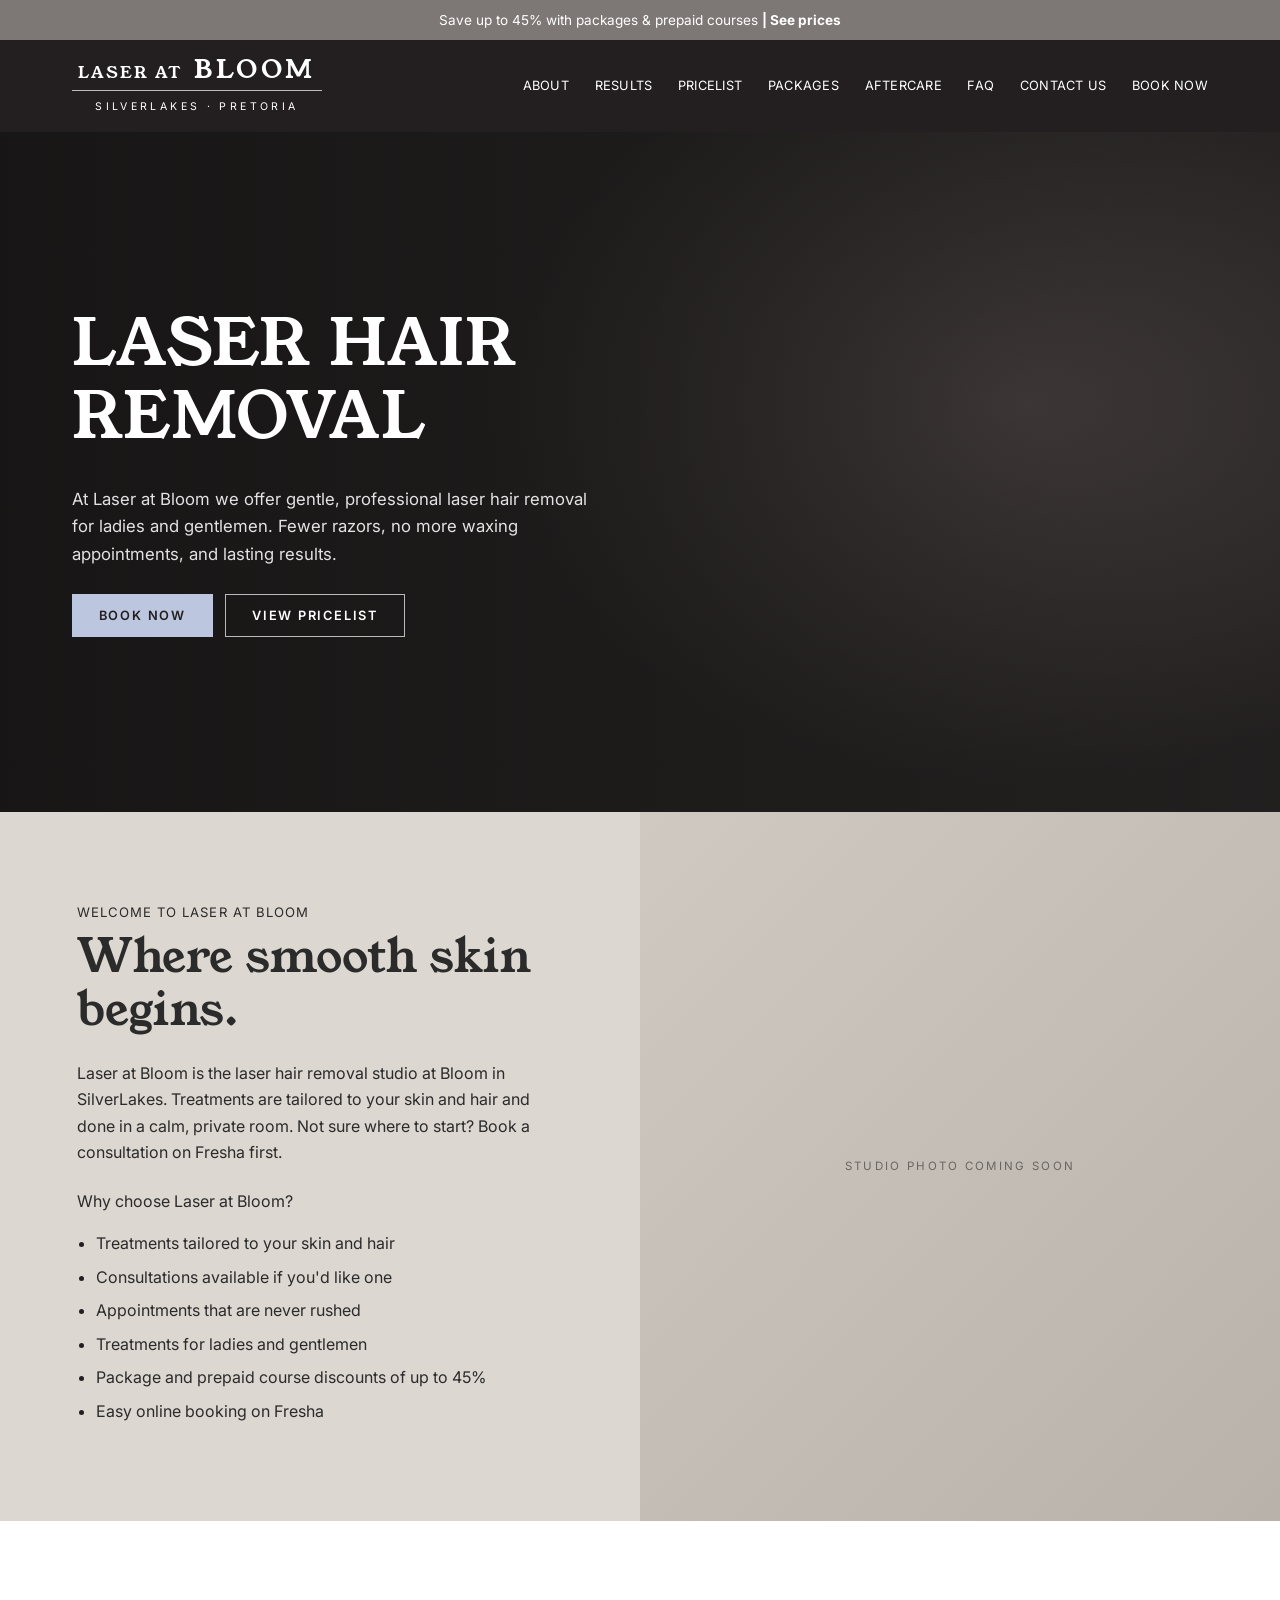
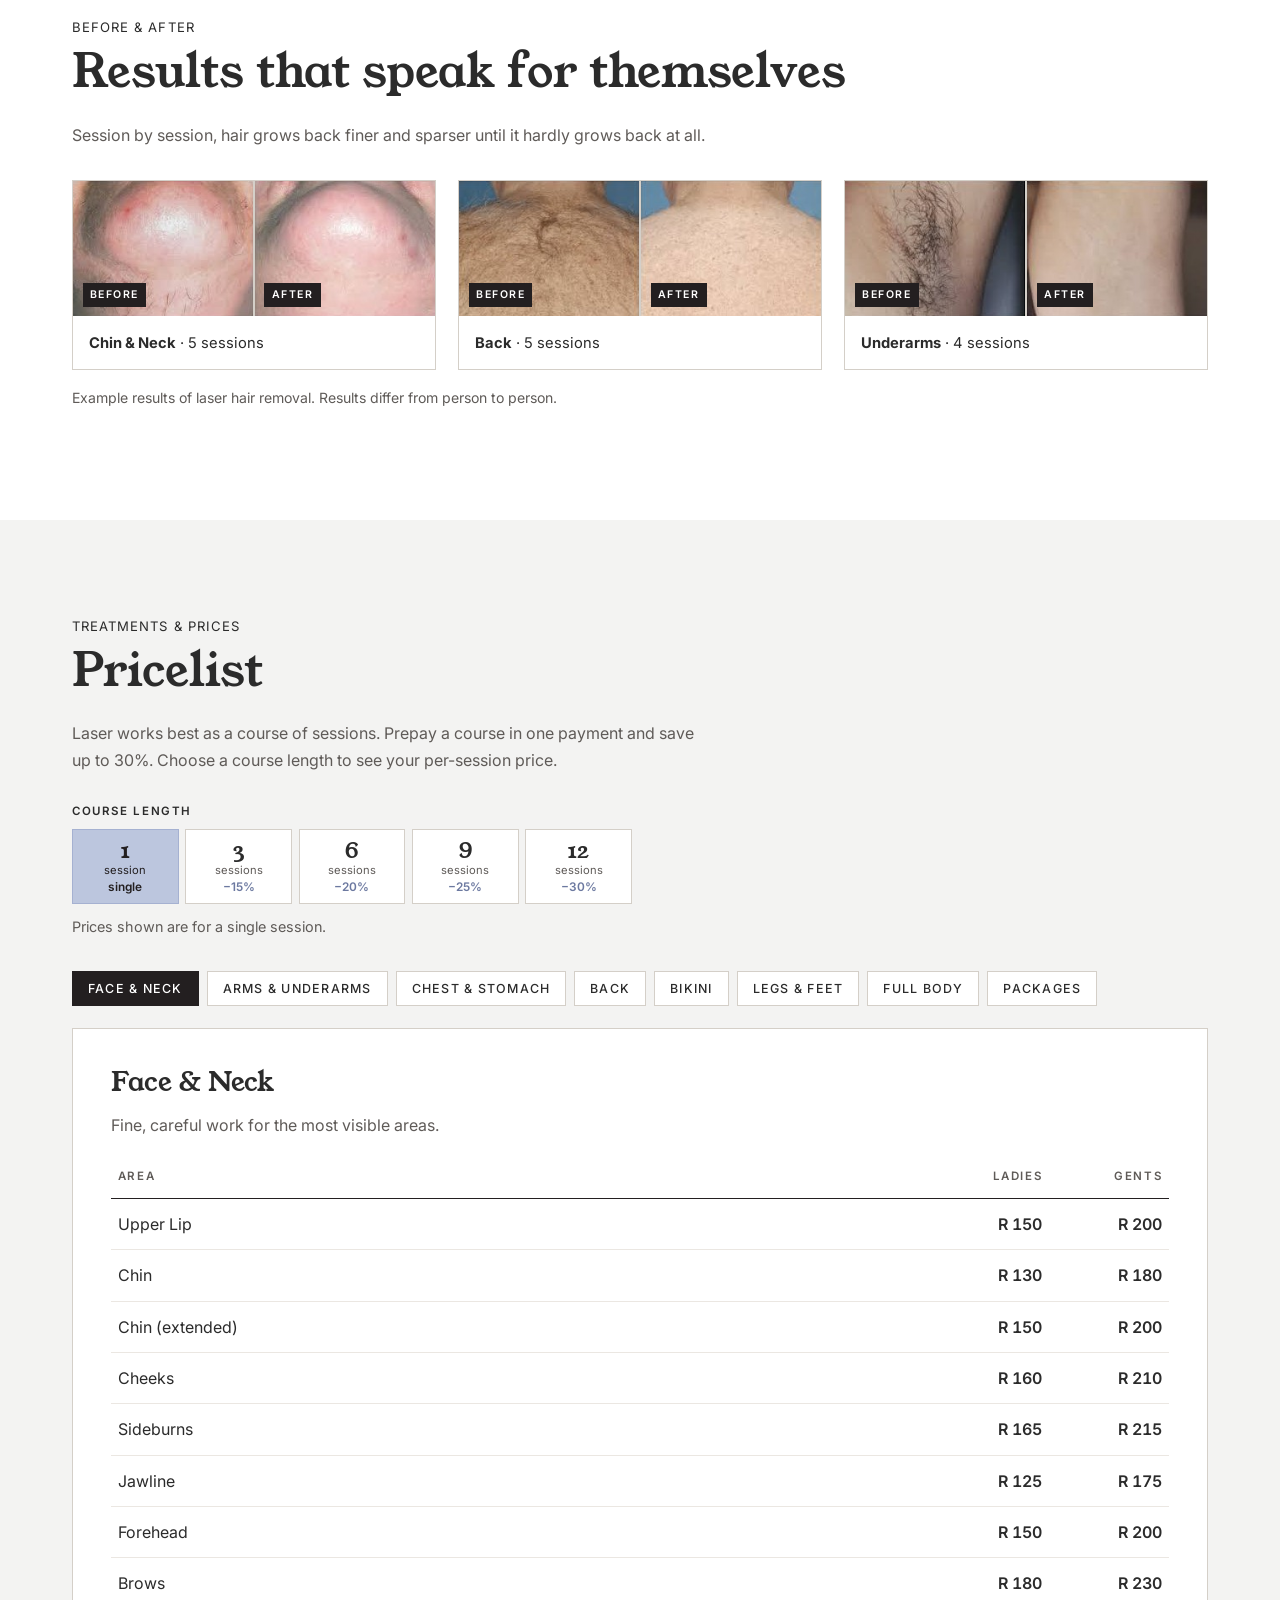
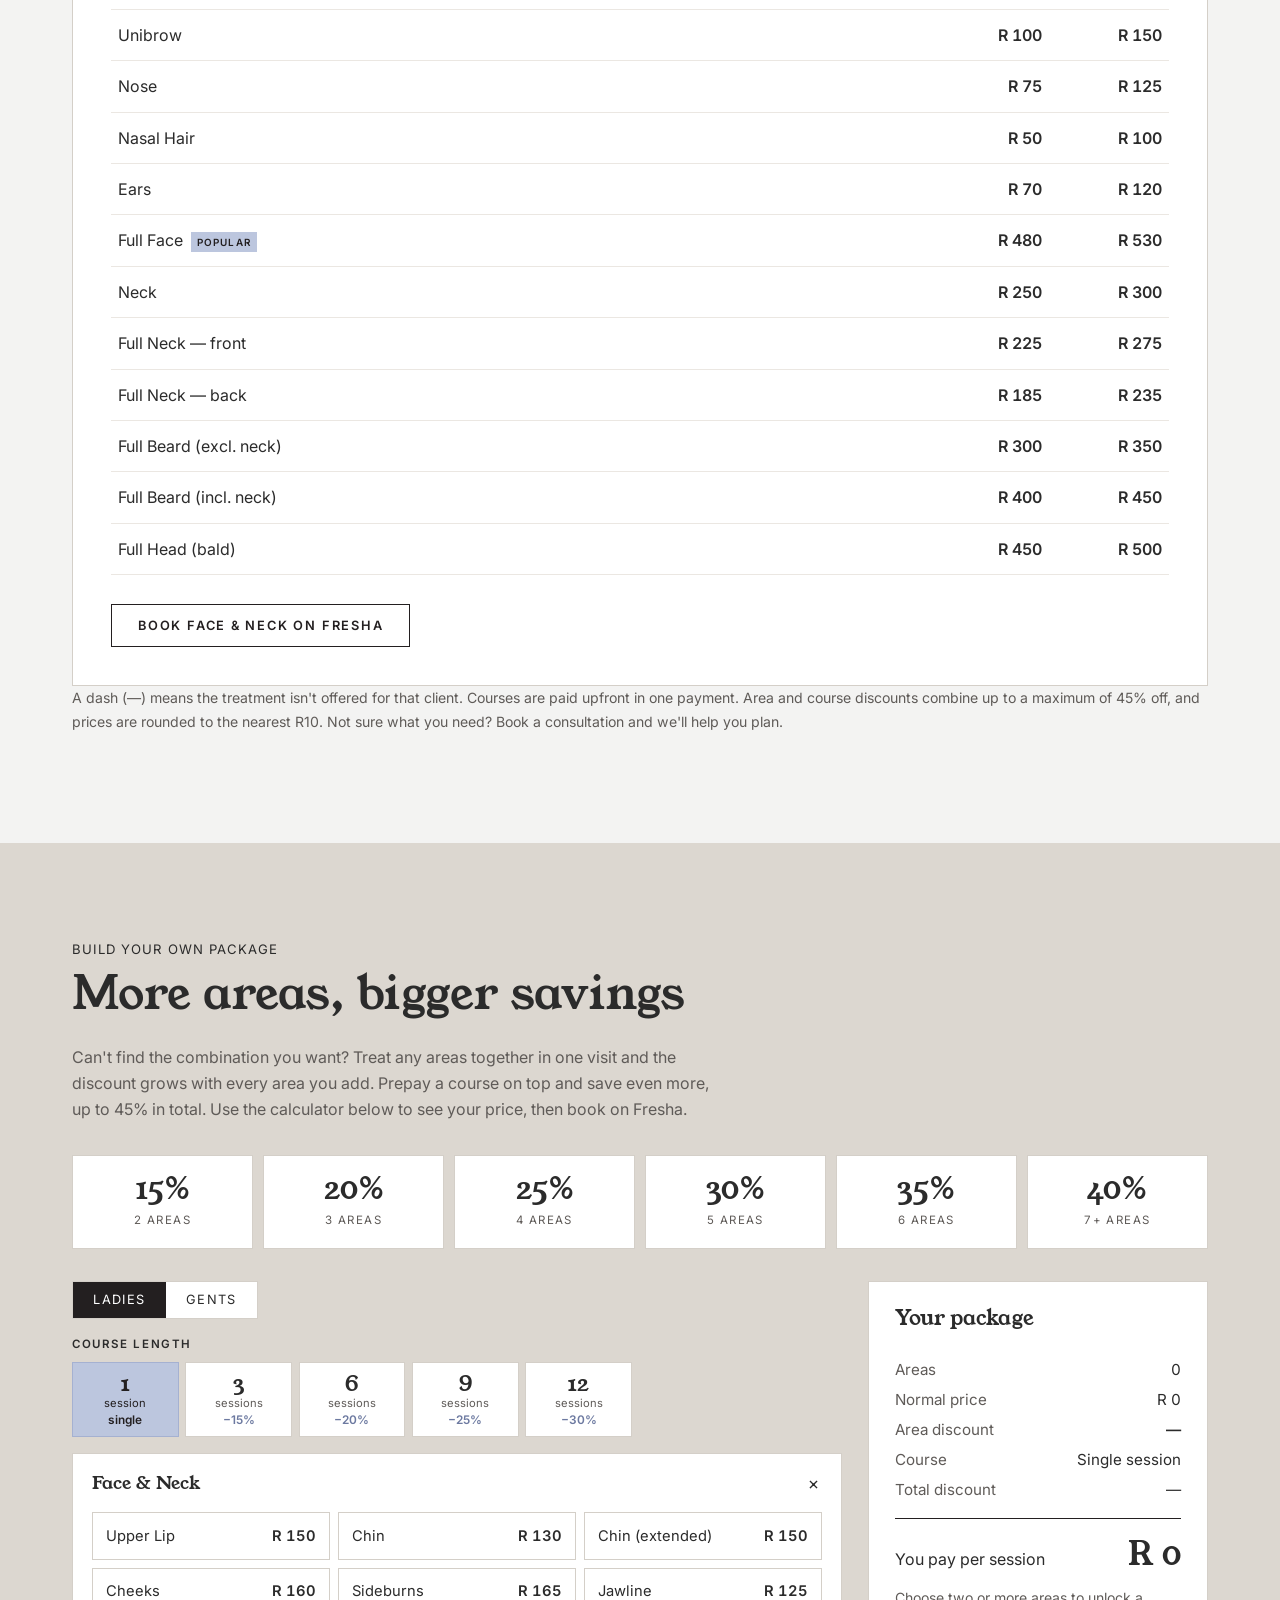
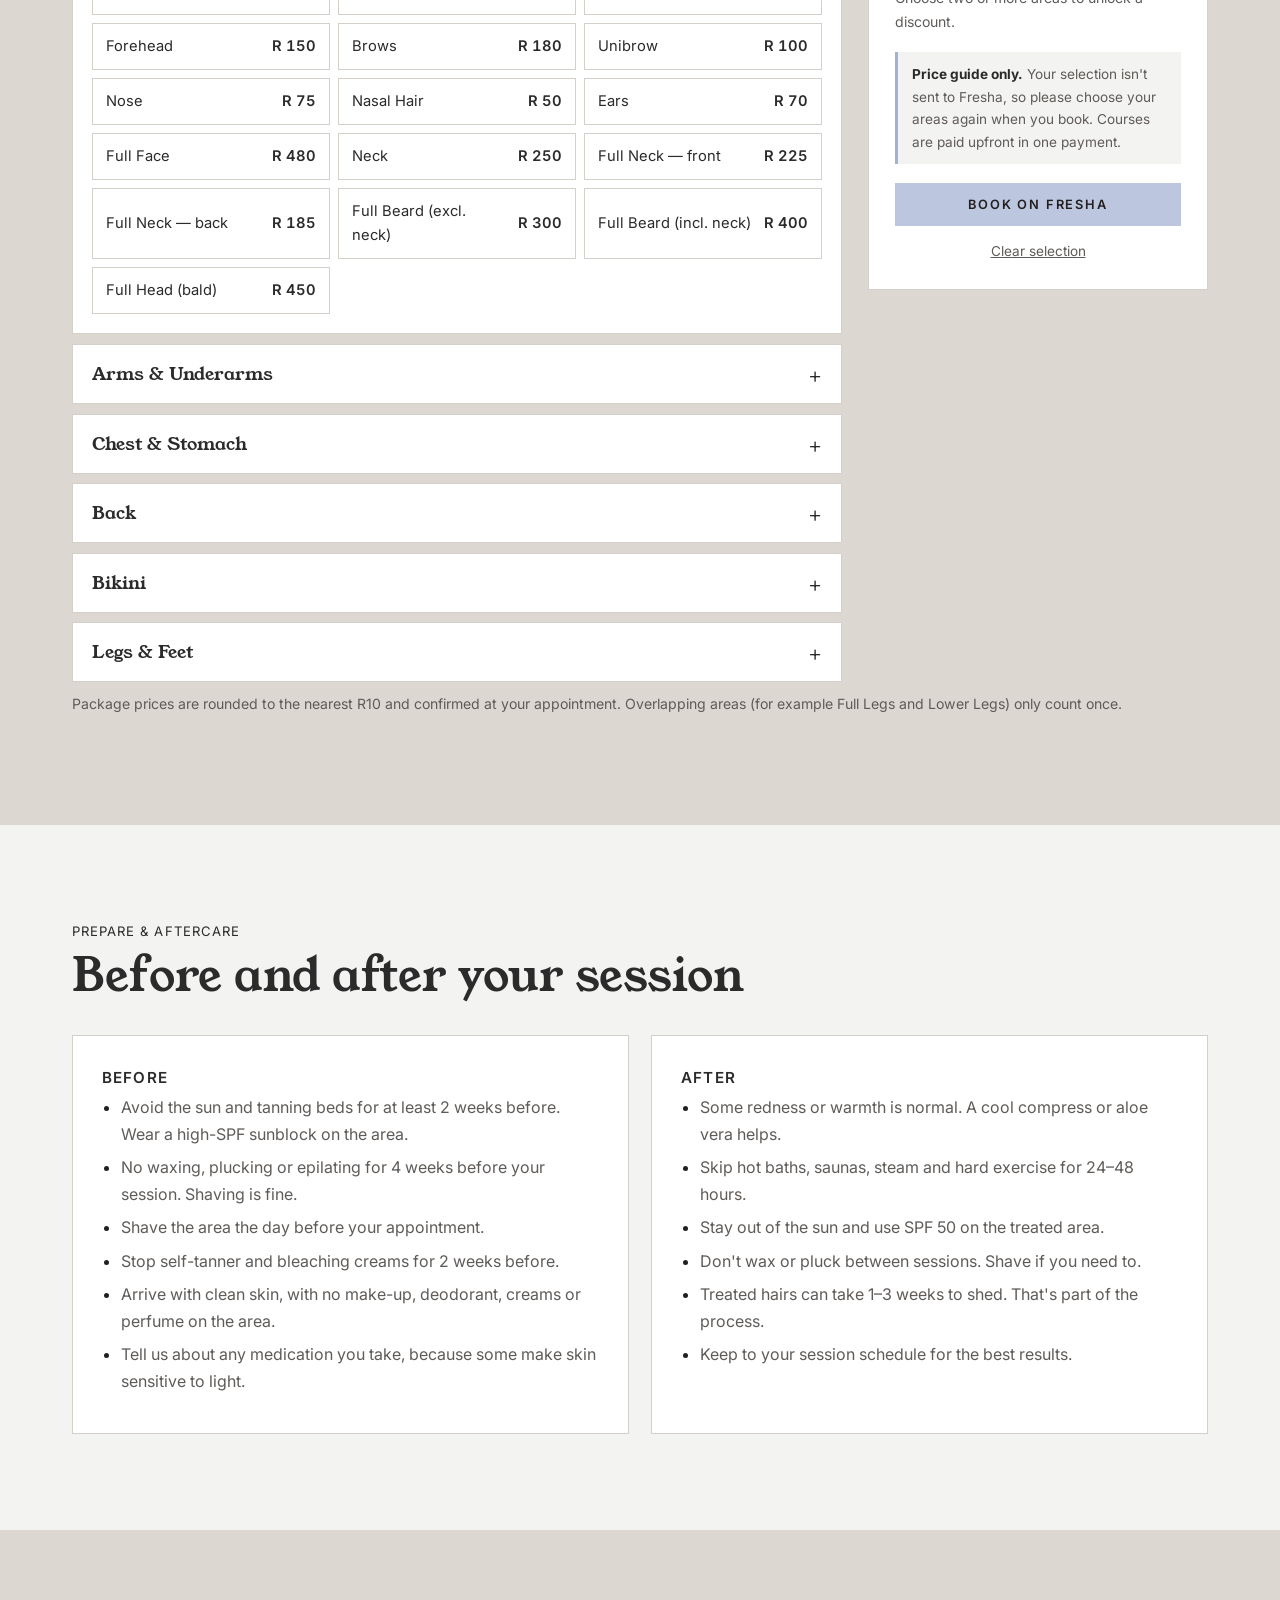
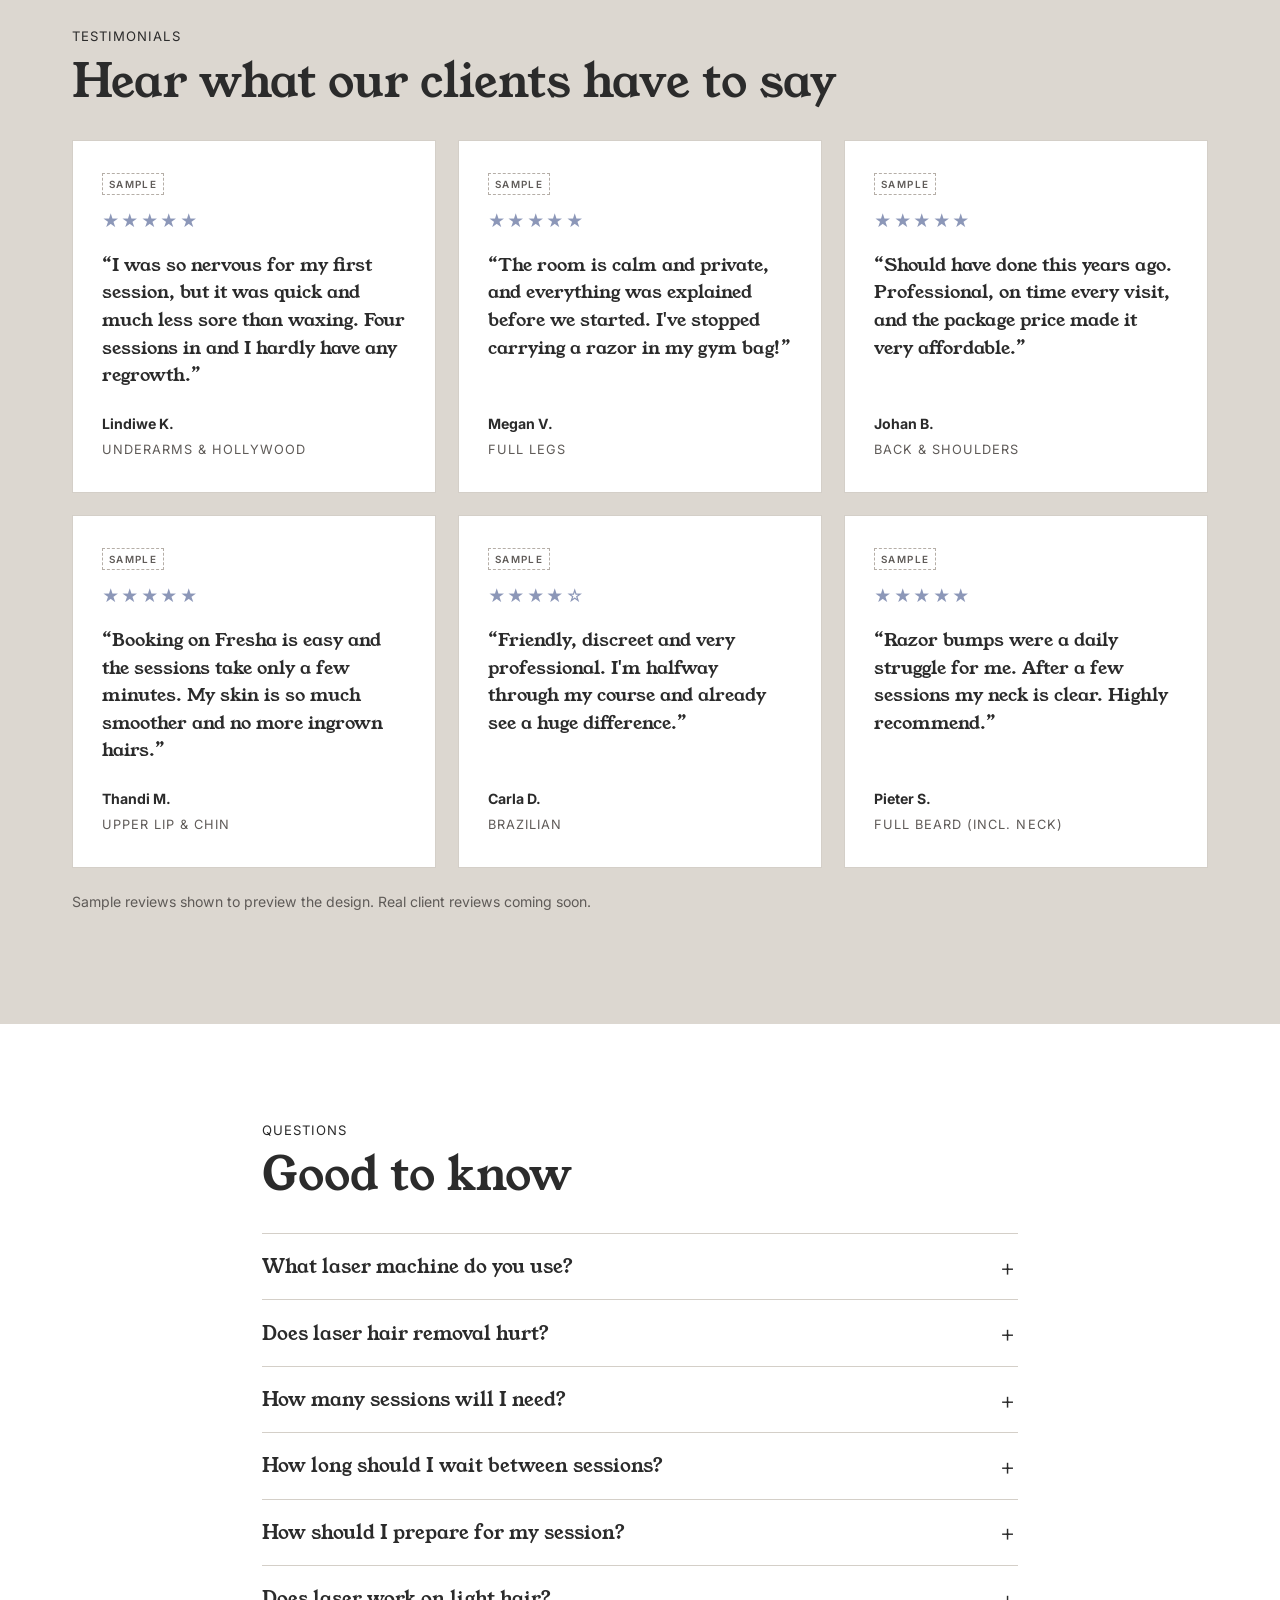
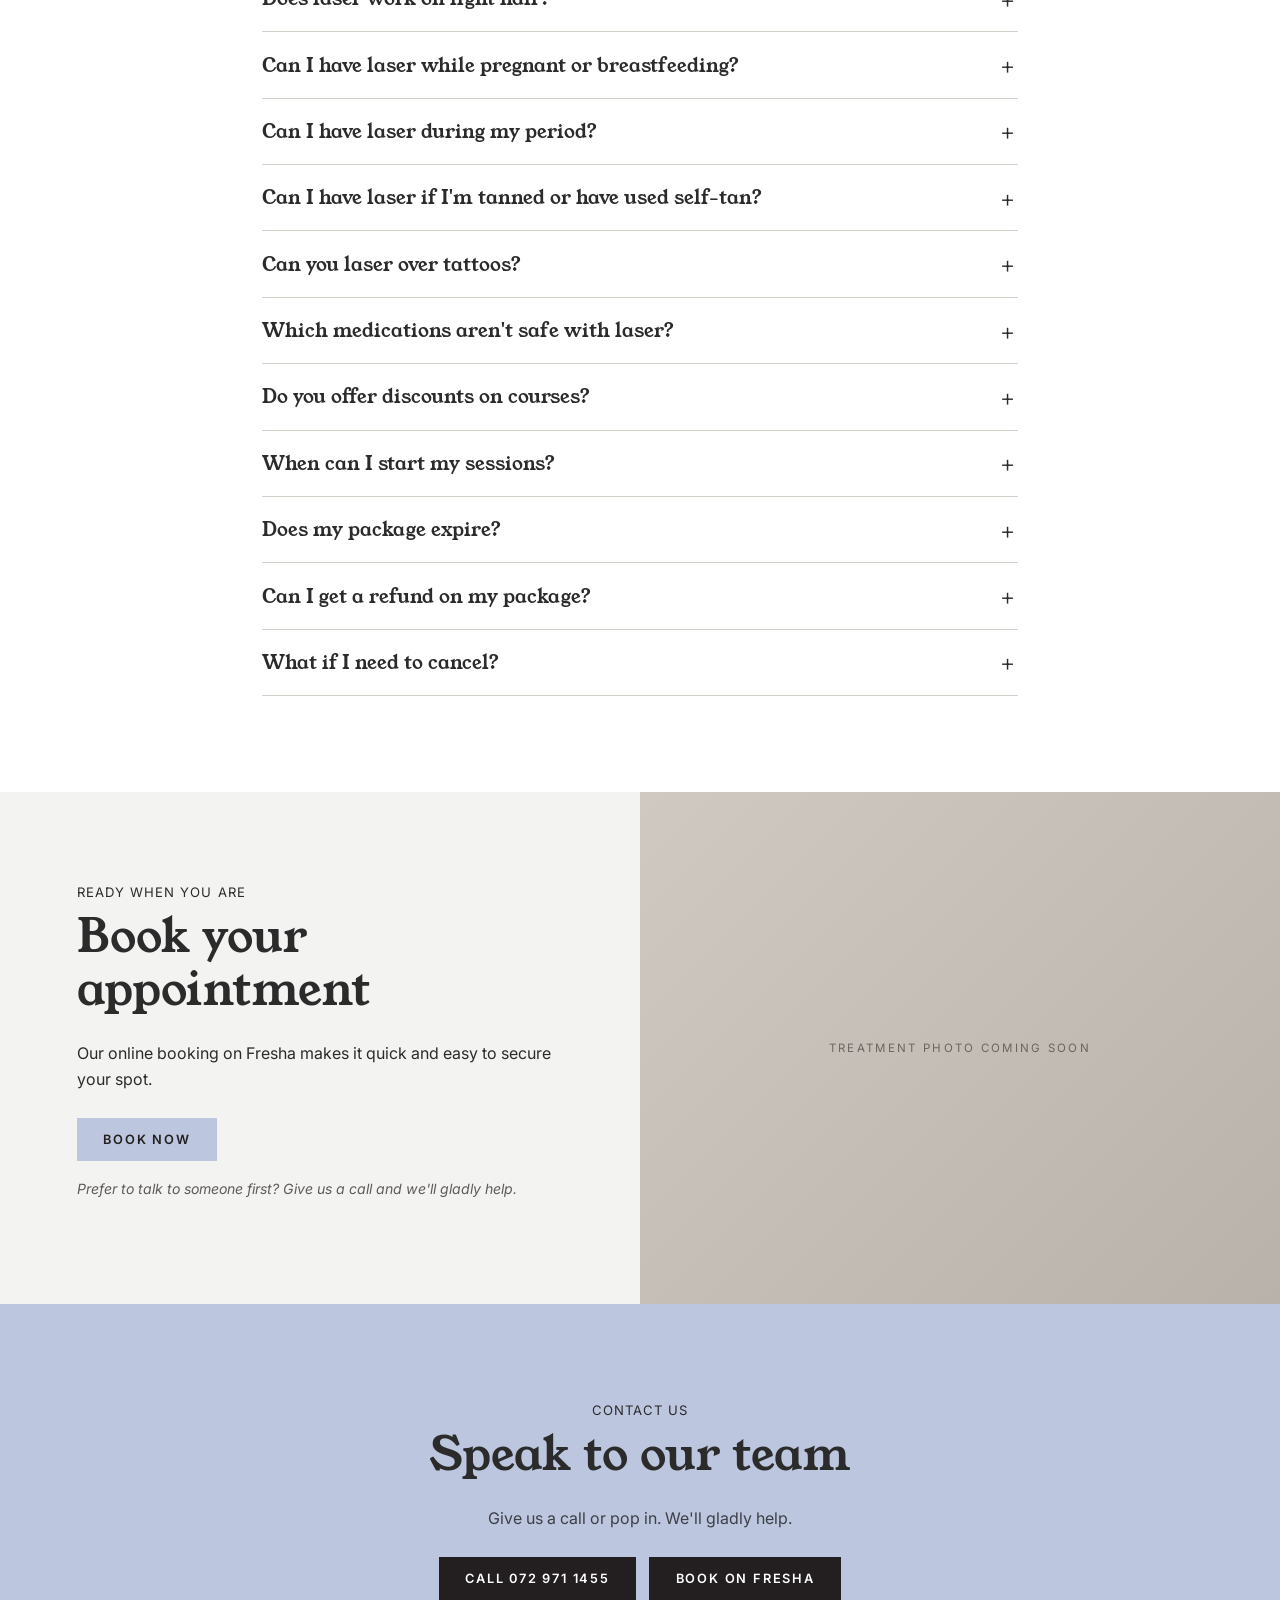
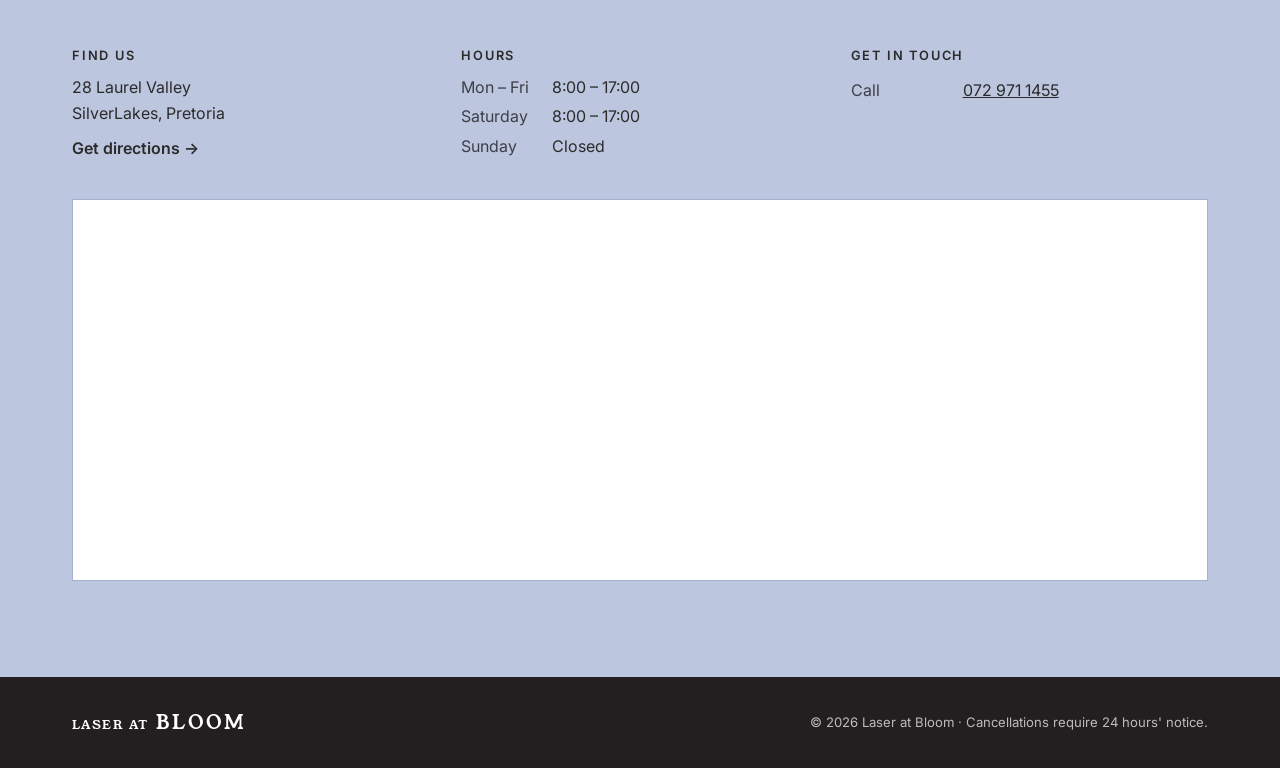
==== commit 44a82bae: "Add prepaid course discounts Course length selector (single, 3, 6, 9, 12 sessions at 0/15/20/25/30% " ====
--- a/index.html
+++ b/index.html
@@ -13,7 +13,7 @@
 </head>
 <body>
 
-<a class="announce" href="#build">Build your own package and save up to 40% <strong>| See how</strong></a>
+<a class="announce" href="#prices">Save up to <span class="js-max">45</span>% with packages &amp; prepaid courses <strong>| See prices</strong></a>
 
 <header class="site-header" id="top">
   <div class="wrap header-inner">
@@ -62,7 +62,7 @@
         <li>Consultations available if you'd like one</li>
         <li>Appointments that are never rushed</li>
         <li>Treatments for ladies and gentlemen</li>
-        <li>Packages that save up to 40%</li>
+        <li>Package and prepaid course discounts of up to <span class="js-max">45</span>%</li>
         <li>Easy online booking on Fresha</li>
       </ul>
     </div>
@@ -83,12 +83,18 @@
     <div class="wrap">
       <p class="eyebrow">Treatments &amp; prices</p>
       <h2>Pricelist</h2>
-      <p class="section-intro">Prices are per session. Choose an area to see ladies' and gentlemen's prices.</p>
+      <p class="section-intro">Laser works best as a course of sessions. Prepay a course in one payment and save up to 30%. Choose a course length to see your per-session price.</p>
+
+      <div class="course-box">
+        <p class="course-label">Course length</p>
+        <div class="course-seg" aria-label="Course length"></div>
+        <p class="course-note" id="course-note" aria-live="polite"></p>
+      </div>
 
       <div class="tabs" role="tablist" aria-label="Treatment areas" id="price-tabs"></div>
       <div id="price-panels"></div>
 
-      <p class="note">A dash (—) means the treatment isn't offered for that client. Not sure what you need? Book a consultation and we'll help you plan.</p>
+      <p class="note">A dash (—) means the treatment isn't offered for that client. Courses are paid upfront in one payment. Area and course discounts combine up to a maximum of <span class="js-max">45</span>% off, and prices are rounded to the nearest R10. Not sure what you need? Book a consultation and we'll help you plan.</p>
     </div>
   </section>
 
@@ -96,7 +102,7 @@
     <div class="wrap">
       <p class="eyebrow">Build your own package</p>
       <h2>More areas, bigger savings</h2>
-      <p class="section-intro">Can't find the combination you want? Treat any areas together in one visit and the discount grows with every area you add. Use the calculator below to see your price, then book your areas on Fresha.</p>
+      <p class="section-intro">Can't find the combination you want? Treat any areas together in one visit and the discount grows with every area you add. Prepay a course on top and save even more, up to <span class="js-max">45</span>% in total. Use the calculator below to see your price, then book on Fresha.</p>
 
       <ol class="ladder" id="ladder"></ol>
 
@@ -106,6 +112,10 @@
             <label><input type="radio" name="who" value="w" checked> Ladies</label>
             <label><input type="radio" name="who" value="m"> Gents</label>
           </div>
+          <div class="course-box compact">
+            <p class="course-label">Course length</p>
+            <div class="course-seg" aria-label="Course length"></div>
+          </div>
           <div id="builder-groups"></div>
         </div>
 
@@ -115,11 +125,14 @@
           <dl class="sum-lines">
             <dt>Areas</dt><dd id="sum-count">0</dd>
             <dt>Normal price</dt><dd id="sum-sub">R 0</dd>
-            <dt>Package discount</dt><dd id="sum-disc">—</dd>
+            <dt>Area discount</dt><dd id="sum-disc">—</dd>
+            <dt>Course</dt><dd id="sum-course">Single session</dd>
+            <dt>Total discount</dt><dd id="sum-all">—</dd>
           </dl>
           <div class="sum-total"><span>You pay per session</span><strong id="sum-total">R 0</strong></div>
+          <div class="sum-upfront" id="sum-upfront-row" hidden><span id="sum-upfront-label">Pay upfront</span><strong id="sum-upfront">R 0</strong></div>
           <p class="sum-hint" id="sum-hint">Choose two or more areas to unlock a discount.</p>
-          <p class="sum-notice"><strong>Price guide only.</strong> Your selection isn't sent to Fresha, so please choose your areas again when you book.</p>
+          <p class="sum-notice"><strong>Price guide only.</strong> Your selection isn't sent to Fresha, so please choose your areas again when you book. Courses are paid upfront in one payment.</p>
           <a class="btn btn-block js-fresha" href="#" target="_blank" rel="noopener">Book on Fresha</a>
           <button type="button" class="link-btn" id="sum-clear">Clear selection</button>
         </aside>
@@ -223,6 +236,10 @@
           <p>Acne medication such as isotretinoin (Roaccutane or Oratane), cortisone, and some medicines that make skin sensitive to light can all affect treatment. Please tell us about any medication or supplements you take before your session, and check with your doctor if you're unsure.</p>
         </details>
         <details>
+          <summary>Do you offer discounts on courses?</summary>
+          <p>Yes. Prepay a course in one payment and save 15% on 3 sessions, 20% on 6, 25% on 9 or 30% on 12. Course discounts also combine with our multi-area package discounts, up to a maximum of <span class="js-max">45</span>% off in total. See the <a href="#prices">pricelist</a> for your exact price.</p>
+        </details>
+        <details>
           <summary>When can I start my sessions?</summary>
           <p>Whenever suits you. Just book your first session on Fresha.</p>
         </details>
--- a/styles.css
+++ b/styles.css
@@ -158,6 +158,25 @@
 .card h3 { text-transform: uppercase; font: 600 .95rem var(--sans); letter-spacing: .08em; }
 
 
+/* Course length selector */
+.course-box { margin: 1.8rem 0 0; }
+.course-box.compact { margin: 0 0 1rem; }
+.course-label { font-size: .72rem; font-weight: 600; letter-spacing: .14em; text-transform: uppercase; margin: 0 0 .5rem; }
+.course-seg { display: grid; grid-template-columns: repeat(5, 1fr); gap: .4rem; max-width: 560px; }
+.course-seg button {
+  cursor: pointer; background: var(--white); border: 1px solid var(--line); color: var(--ink);
+  padding: .55rem .2rem; font: 400 .7rem/1.25 var(--sans); display: flex; flex-direction: column; align-items: center;
+}
+.course-seg button:hover { border-color: var(--charcoal); }
+.course-seg button strong { font: 400 1.4rem/1.1 var(--serif); }
+.course-seg button span { color: var(--muted); }
+.course-seg button small { font-size: .74rem; font-weight: 600; color: #6c79a0; margin-top: .15rem; }
+.course-seg button[aria-pressed="true"] span { color: var(--charcoal); }
+.course-seg button[aria-pressed="true"] { background: var(--blue); border-color: var(--blue-dark); color: var(--charcoal); }
+.course-seg button[aria-pressed="true"] small { color: var(--charcoal); }
+.course-note { color: var(--muted); font-size: .9rem; margin: .7rem 0 0; min-height: 1.5em; }
+.course-note strong { color: var(--ink); }
+
 /* Pricelist */
 .tabs { display: flex; flex-wrap: wrap; gap: .5rem; margin: 2rem 0 1.4rem; }
 .tab {
@@ -177,6 +196,7 @@
 .prices td, .prices thead th:not(:first-child) { text-align: right; white-space: nowrap; width: 7.5em; }
 .prices td { font-weight: 600; font-variant-numeric: tabular-nums; }
 .prices td.na { color: #b5aea7; font-weight: 400; }
+.prices .was { display: block; font-size: .78em; font-weight: 400; color: #9c958e; text-decoration: line-through; }
 .prices tbody tr:hover { background: var(--light); }
 .badge {
   display: inline-block; margin-left: .4em; padding: .2em .6em; background: var(--blue); color: var(--charcoal);
@@ -240,6 +260,9 @@
 #sum-disc { font-weight: 600; }
 .sum-total { display: flex; justify-content: space-between; align-items: baseline; gap: 1rem; border-top: 1px solid var(--charcoal); padding-top: .8rem; }
 .sum-total strong { font: 400 2rem var(--serif); }
+.sum-upfront { display: flex; justify-content: space-between; align-items: baseline; gap: 1rem; margin-top: .4rem; padding: .6rem .8rem; background: var(--blue); }
+.sum-upfront span { font-size: .88rem; }
+.sum-upfront strong { font: 400 1.3rem var(--serif); white-space: nowrap; }
 .sum-hint { color: var(--muted); font-size: .88rem; margin: .6rem 0 1.2rem; min-height: 2.6em; }
 .sum-notice { background: var(--light); border-left: 3px solid var(--blue-dark); padding: .7rem .9rem; font-size: .85rem; color: var(--muted); margin: 0 0 1.2rem; }
 .sum-notice strong { color: var(--ink); }
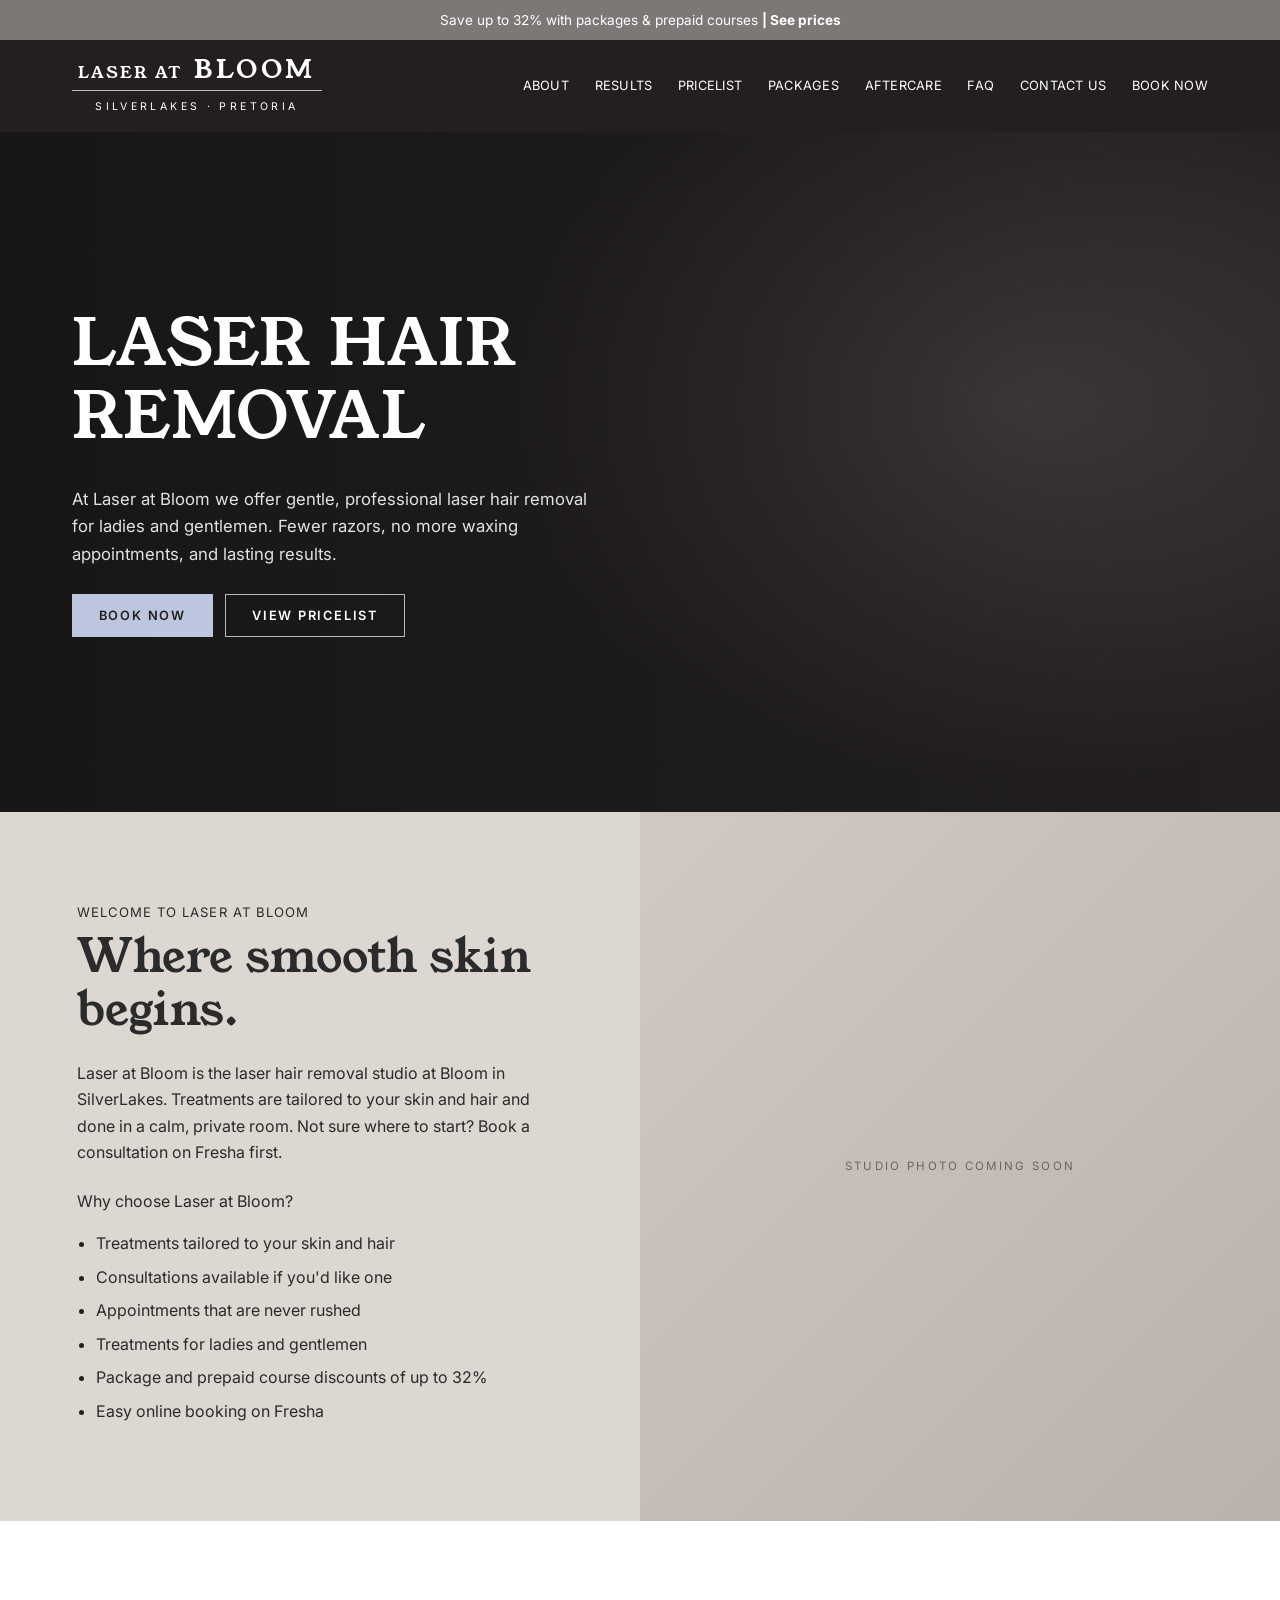
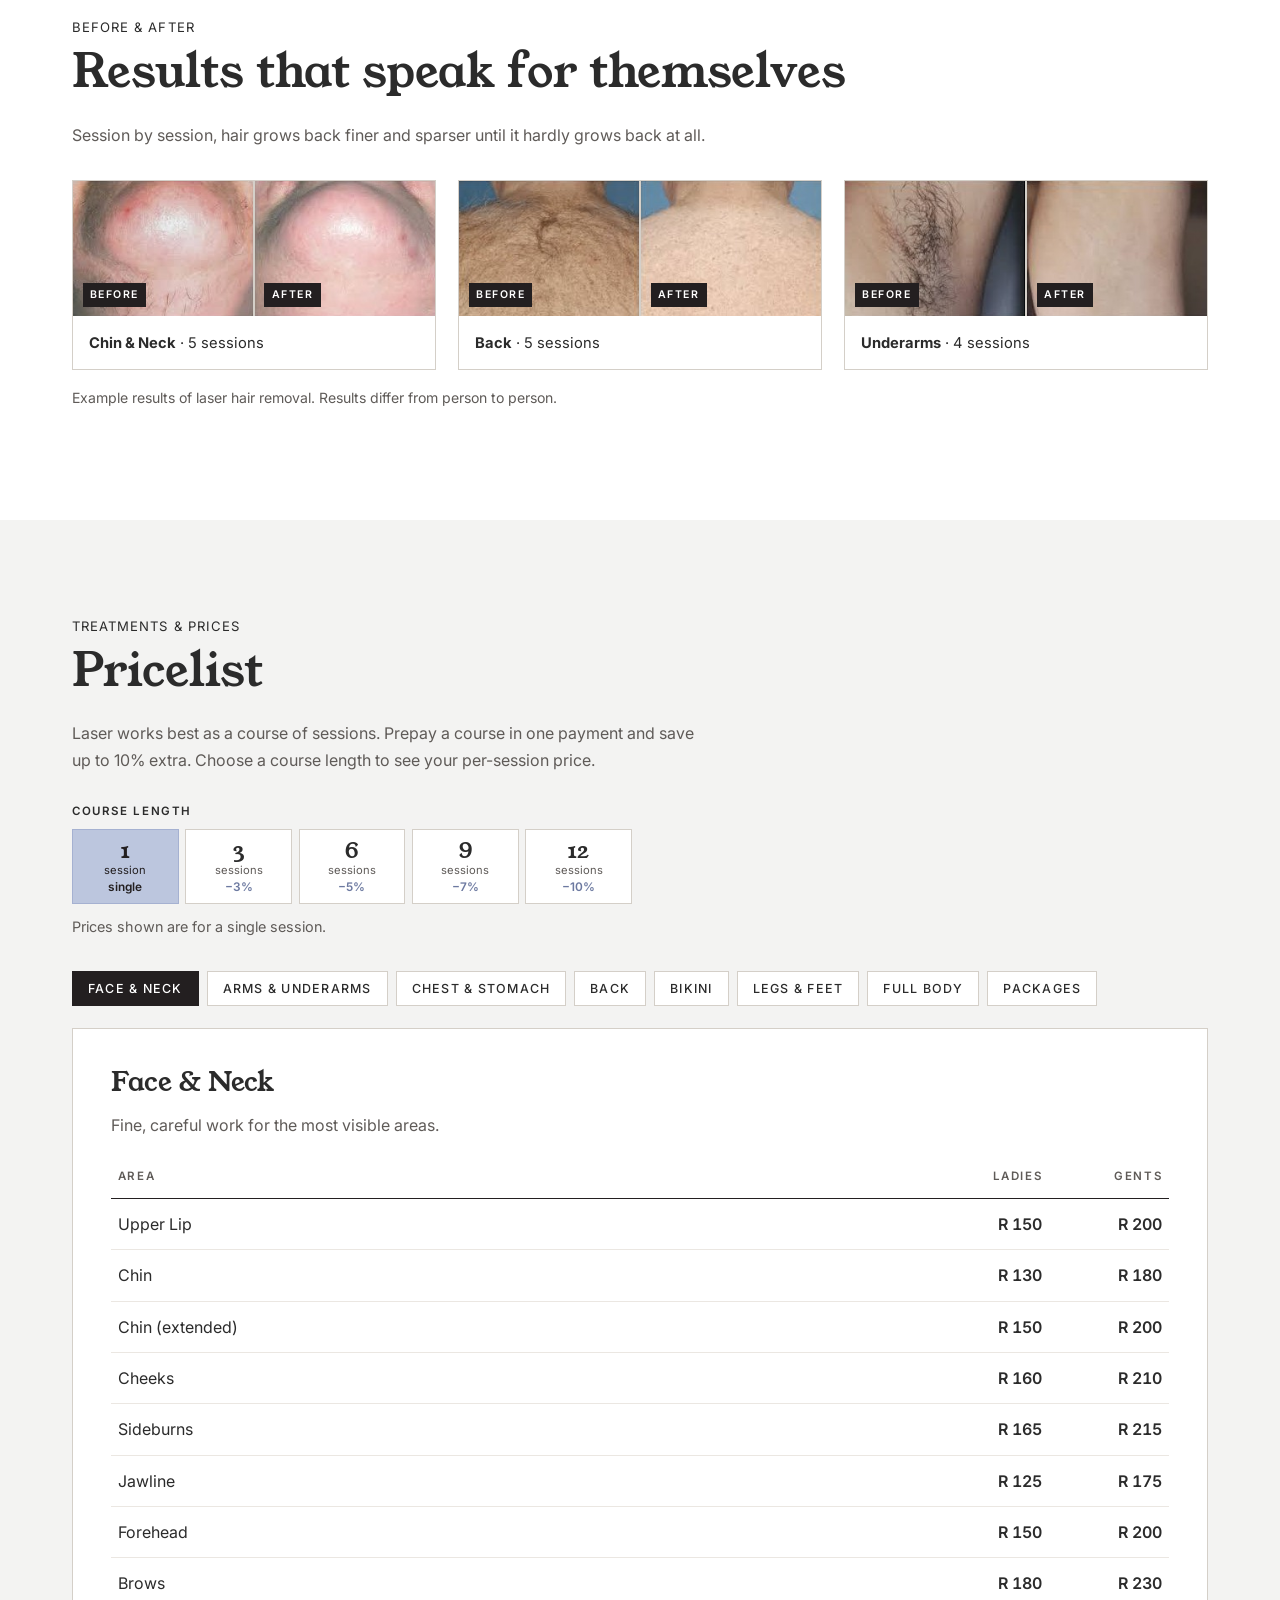
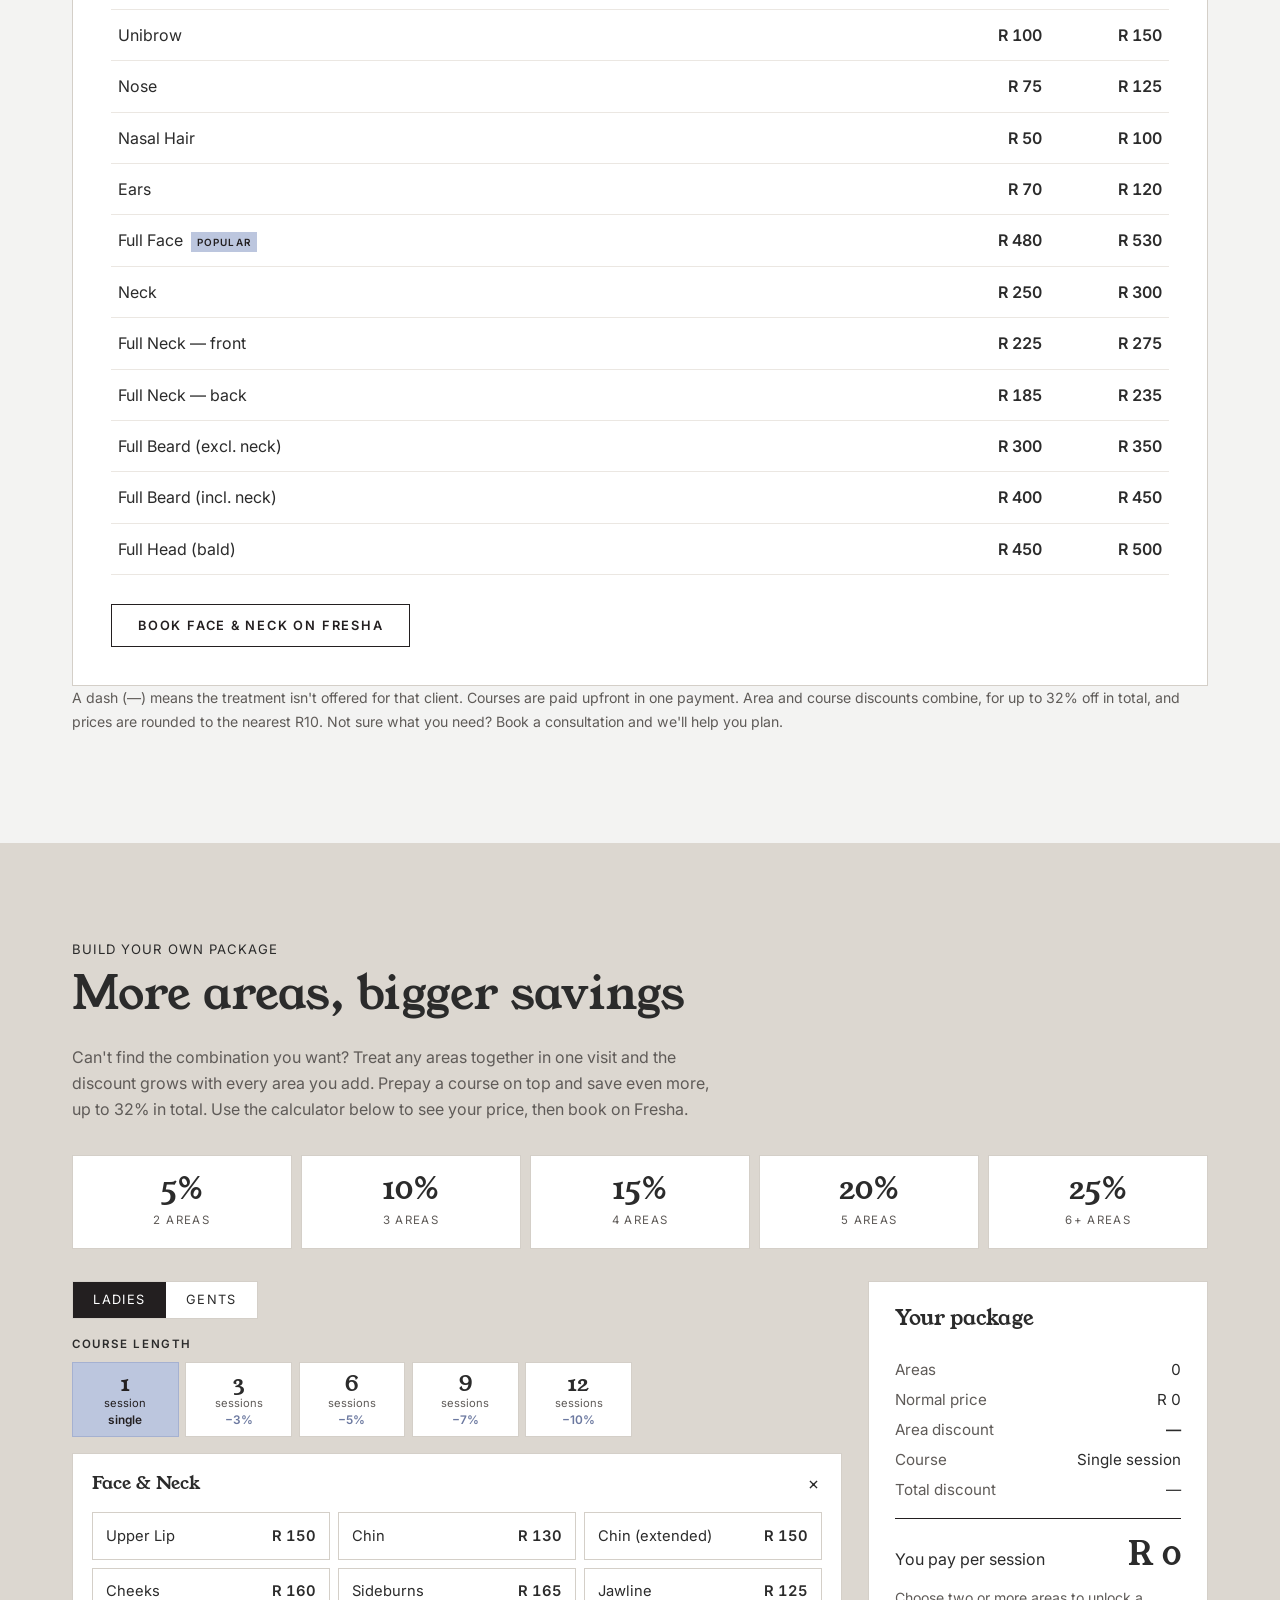
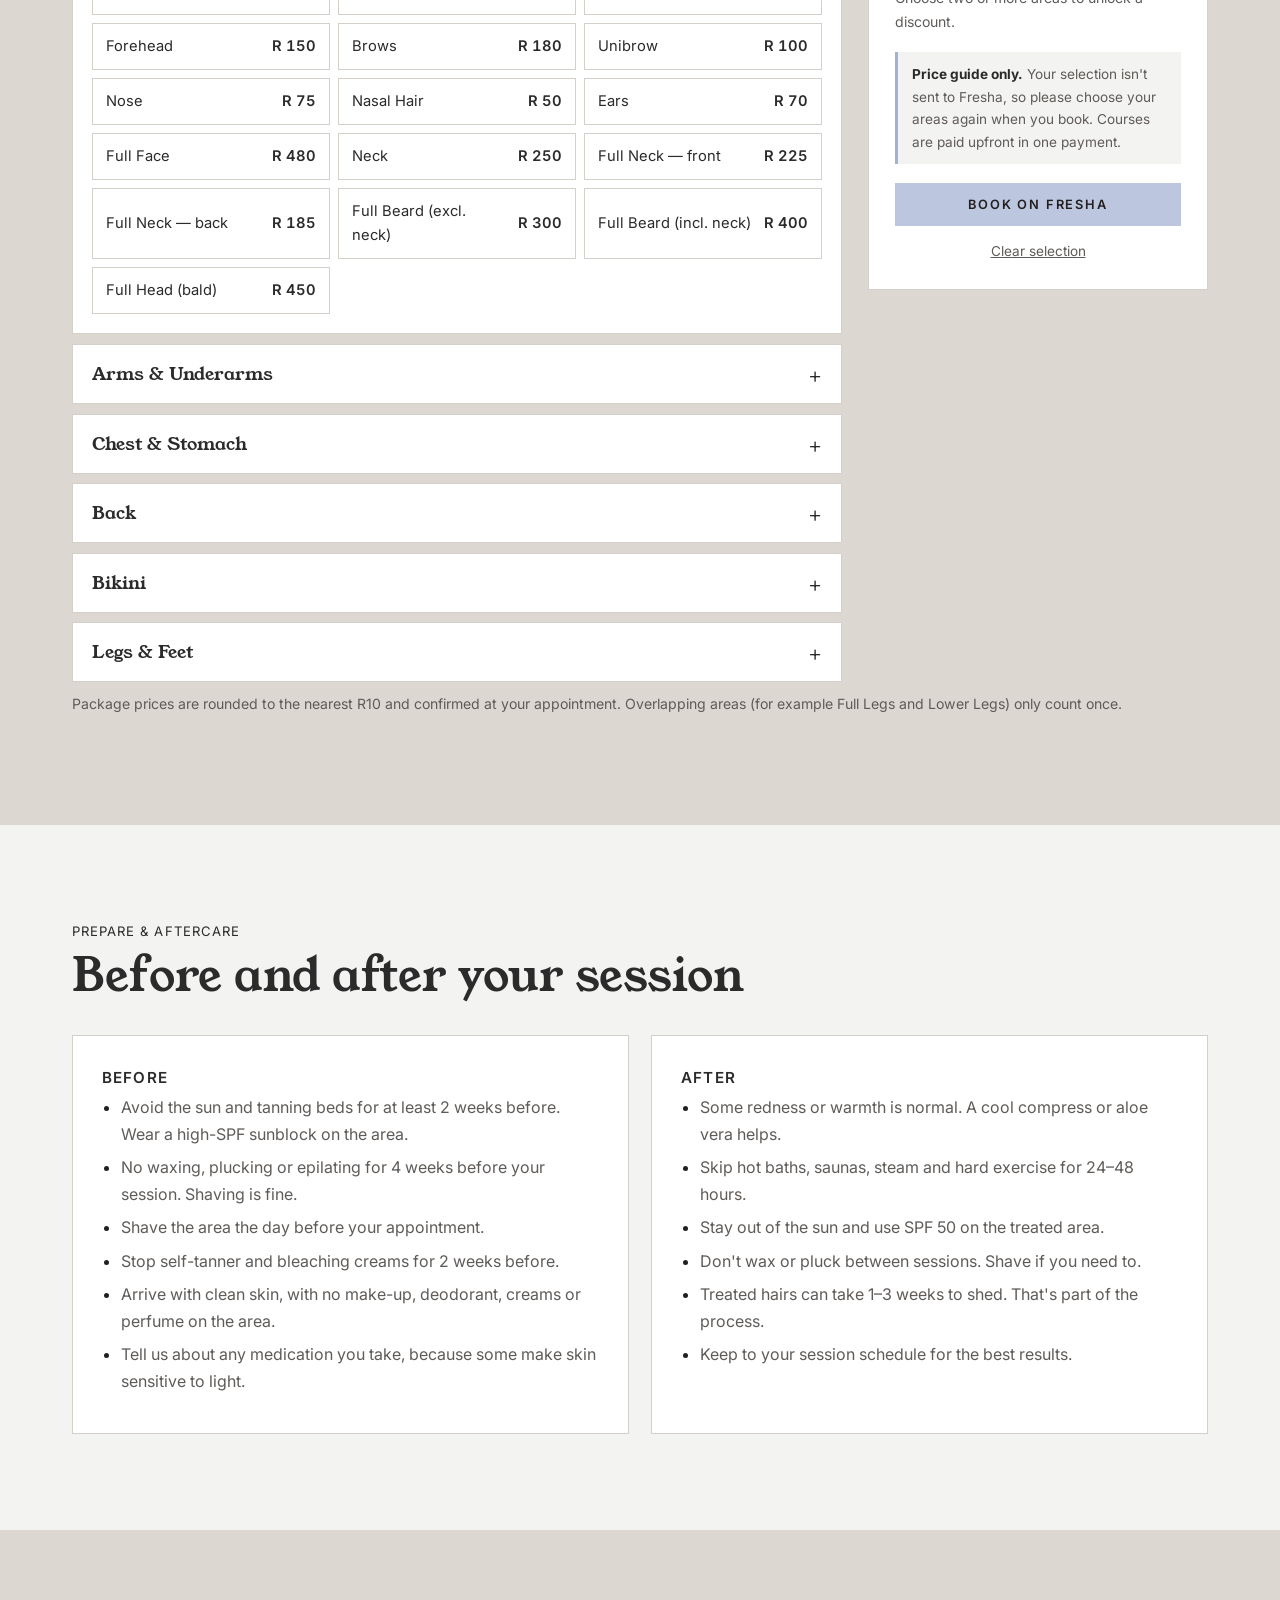
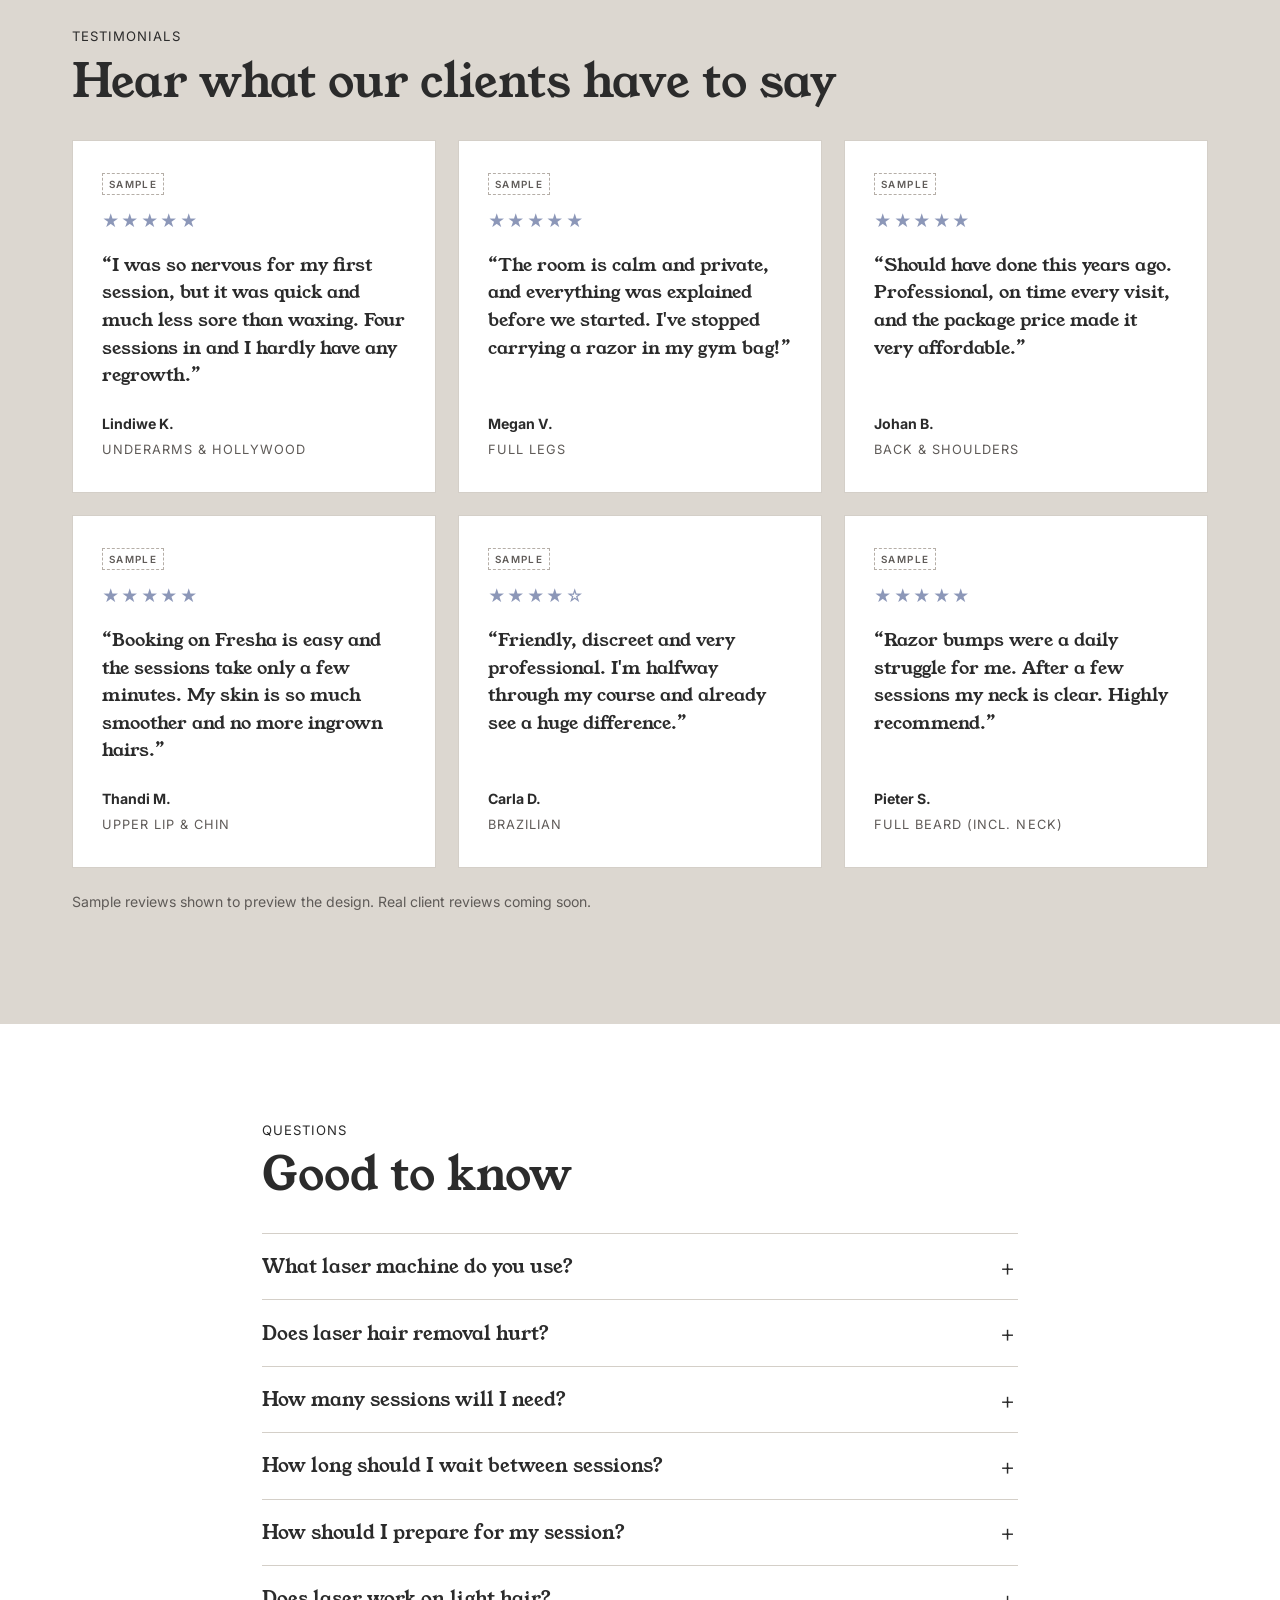
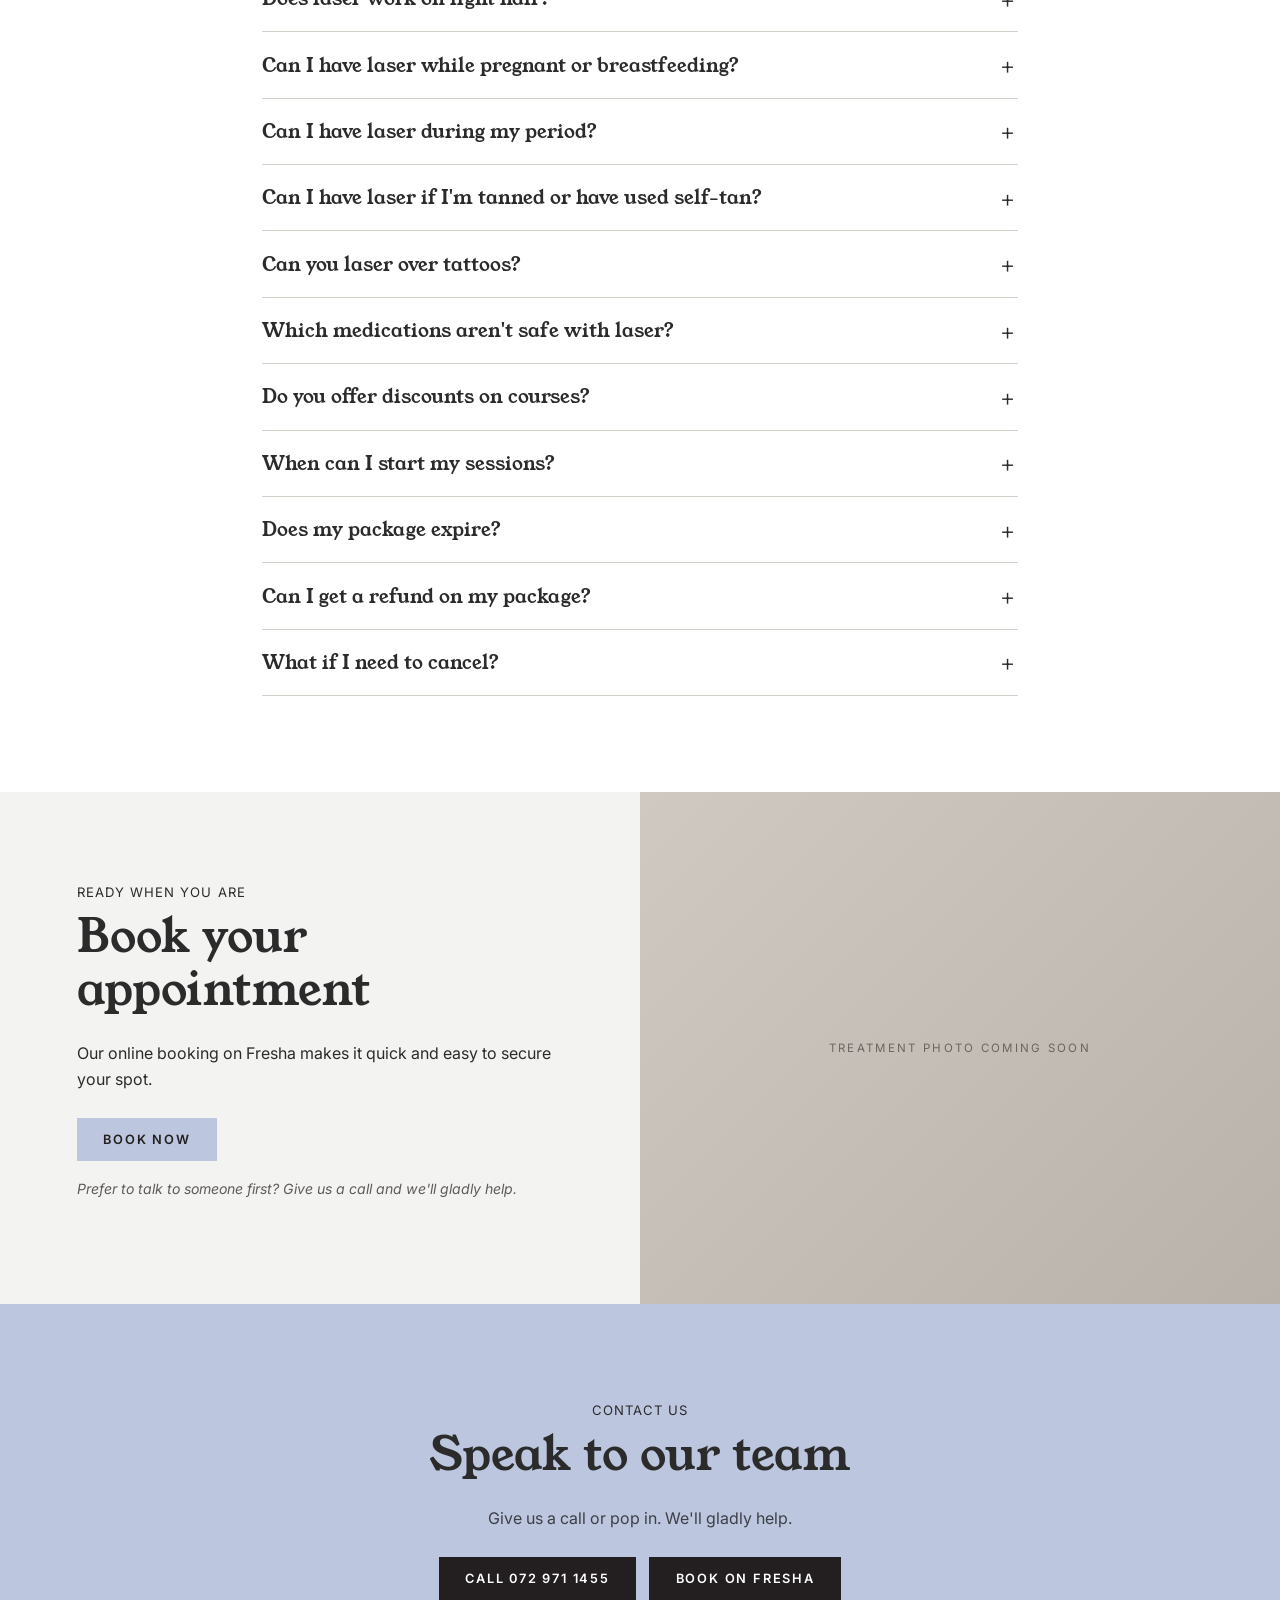
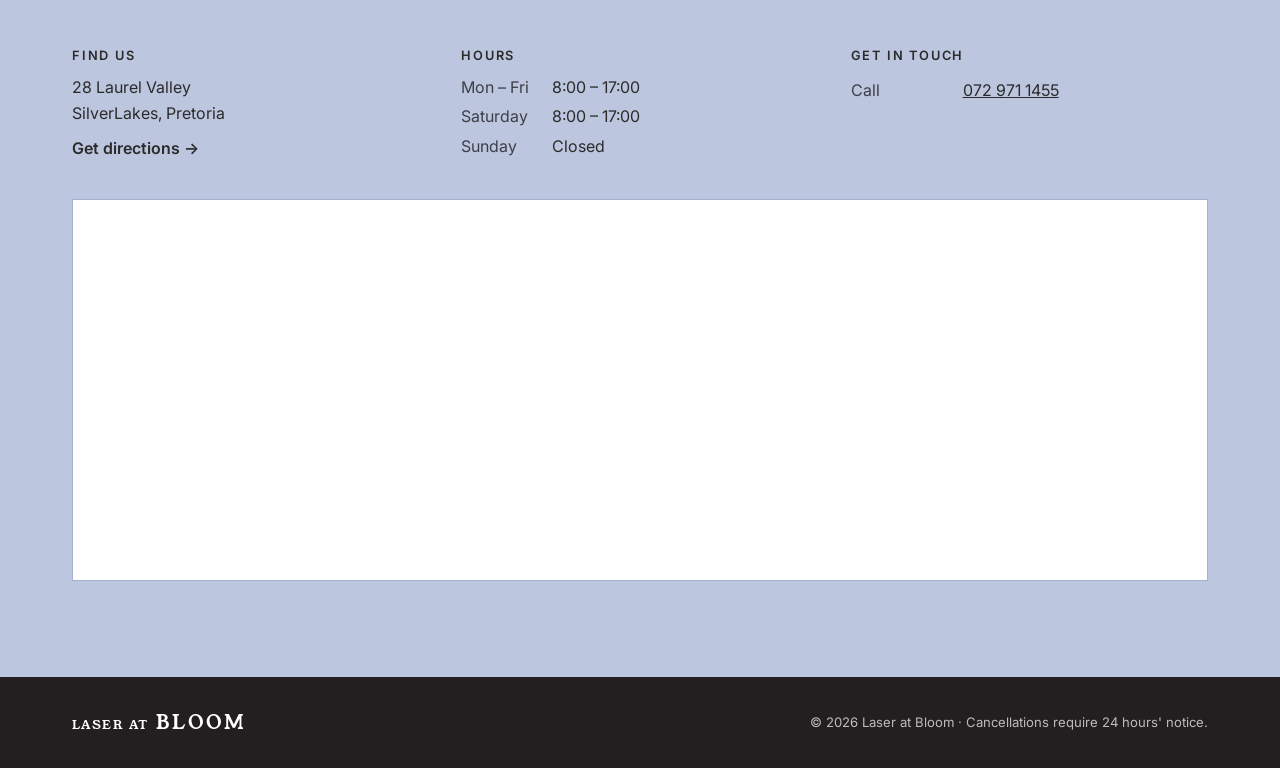
==== commit 24a92004: "Lower area and course discounts; calculate package prices Area discounts are now 5/10/15/20/25% for " ====
--- a/index.html
+++ b/index.html
@@ -83,7 +83,7 @@
     <div class="wrap">
       <p class="eyebrow">Treatments &amp; prices</p>
       <h2>Pricelist</h2>
-      <p class="section-intro">Laser works best as a course of sessions. Prepay a course in one payment and save up to 30%. Choose a course length to see your per-session price.</p>
+      <p class="section-intro">Laser works best as a course of sessions. Prepay a course in one payment and save up to <span class="js-course-max">10</span>% extra. Choose a course length to see your per-session price.</p>
 
       <div class="course-box">
         <p class="course-label">Course length</p>
@@ -94,7 +94,7 @@
       <div class="tabs" role="tablist" aria-label="Treatment areas" id="price-tabs"></div>
       <div id="price-panels"></div>
 
-      <p class="note">A dash (—) means the treatment isn't offered for that client. Courses are paid upfront in one payment. Area and course discounts combine up to a maximum of <span class="js-max">45</span>% off, and prices are rounded to the nearest R10. Not sure what you need? Book a consultation and we'll help you plan.</p>
+      <p class="note">A dash (—) means the treatment isn't offered for that client. Courses are paid upfront in one payment. Area and course discounts combine, for up to <span class="js-max">32</span>% off in total, and prices are rounded to the nearest R10. Not sure what you need? Book a consultation and we'll help you plan.</p>
     </div>
   </section>
 
@@ -102,7 +102,7 @@
     <div class="wrap">
       <p class="eyebrow">Build your own package</p>
       <h2>More areas, bigger savings</h2>
-      <p class="section-intro">Can't find the combination you want? Treat any areas together in one visit and the discount grows with every area you add. Prepay a course on top and save even more, up to <span class="js-max">45</span>% in total. Use the calculator below to see your price, then book on Fresha.</p>
+      <p class="section-intro">Can't find the combination you want? Treat any areas together in one visit and the discount grows with every area you add. Prepay a course on top and save even more, up to <span class="js-max">32</span>% in total. Use the calculator below to see your price, then book on Fresha.</p>
 
       <ol class="ladder" id="ladder"></ol>
 
@@ -129,8 +129,8 @@
             <dt>Course</dt><dd id="sum-course">Single session</dd>
             <dt>Total discount</dt><dd id="sum-all">—</dd>
           </dl>
-          <div class="sum-total"><span>You pay per session</span><strong id="sum-total">R 0</strong></div>
-          <div class="sum-upfront" id="sum-upfront-row" hidden><span id="sum-upfront-label">Pay upfront</span><strong id="sum-upfront">R 0</strong></div>
+          <div class="sum-total"><span id="sum-total-label">You pay per session</span><strong id="sum-total">R 0</strong></div>
+          <p class="sum-per" id="sum-per-row" hidden>That's <strong id="sum-per">R 0</strong> per session</p>
           <p class="sum-hint" id="sum-hint">Choose two or more areas to unlock a discount.</p>
           <p class="sum-notice"><strong>Price guide only.</strong> Your selection isn't sent to Fresha, so please choose your areas again when you book. Courses are paid upfront in one payment.</p>
           <a class="btn btn-block js-fresha" href="#" target="_blank" rel="noopener">Book on Fresha</a>
@@ -237,7 +237,7 @@
         </details>
         <details>
           <summary>Do you offer discounts on courses?</summary>
-          <p>Yes. Prepay a course in one payment and save 15% on 3 sessions, 20% on 6, 25% on 9 or 30% on 12. Course discounts also combine with our multi-area package discounts, up to a maximum of <span class="js-max">45</span>% off in total. See the <a href="#prices">pricelist</a> for your exact price.</p>
+          <p>Yes. Prepay a course in one payment and save an extra <span class="js-course-list">3% on 3, 5% on 6, 7% on 9 or 10% on 12</span> sessions. Course discounts also combine with our multi-area package discounts, for up to <span class="js-max">32</span>% off in total. See the <a href="#prices">pricelist</a> for your exact price.</p>
         </details>
         <details>
           <summary>When can I start my sessions?</summary>
--- a/styles.css
+++ b/styles.css
@@ -196,7 +196,15 @@
 .prices td, .prices thead th:not(:first-child) { text-align: right; white-space: nowrap; width: 7.5em; }
 .prices td { font-weight: 600; font-variant-numeric: tabular-nums; }
 .prices td.na { color: #b5aea7; font-weight: 400; }
-.prices .was { display: block; font-size: .78em; font-weight: 400; color: #9c958e; text-decoration: line-through; }
+.prices td.course { vertical-align: top; }
+.prices td.course strong { display: block; font-weight: 600; }
+.prices td.course .per { display: block; font-size: .76em; font-weight: 400; color: var(--muted); }
+.prices td.course .save { display: block; font-size: .72em; font-weight: 600; color: #5d6b94; }
+.prices td.course { width: 8.5em; }
+@media (max-width: 520px) {
+  .prices td.course { width: auto; }
+  .prices td.course .per, .prices td.course .save { font-size: .7em; }
+}
 .prices tbody tr:hover { background: var(--light); }
 .badge {
   display: inline-block; margin-left: .4em; padding: .2em .6em; background: var(--blue); color: var(--charcoal);
@@ -209,7 +217,7 @@
 }
 
 /* Build your own */
-.ladder { list-style: none; padding: 0; margin: 2rem 0; display: grid; grid-template-columns: repeat(6, 1fr); gap: .6rem; }
+.ladder { list-style: none; padding: 0; margin: 2rem 0; display: grid; grid-template-columns: repeat(var(--steps, 6), 1fr); gap: .6rem; }
 @media (max-width: 640px) { .ladder { grid-template-columns: repeat(3, 1fr); } }
 .ladder li { background: var(--white); border: 1px solid var(--line); padding: 1rem .5rem; text-align: center; transition: background .2s; }
 .ladder strong { display: block; font: 400 1.9rem/1.1 var(--serif); }
@@ -260,9 +268,8 @@
 #sum-disc { font-weight: 600; }
 .sum-total { display: flex; justify-content: space-between; align-items: baseline; gap: 1rem; border-top: 1px solid var(--charcoal); padding-top: .8rem; }
 .sum-total strong { font: 400 2rem var(--serif); }
-.sum-upfront { display: flex; justify-content: space-between; align-items: baseline; gap: 1rem; margin-top: .4rem; padding: .6rem .8rem; background: var(--blue); }
-.sum-upfront span { font-size: .88rem; }
-.sum-upfront strong { font: 400 1.3rem var(--serif); white-space: nowrap; }
+.sum-per { text-align: right; font-size: .88rem; color: var(--muted); margin: .2rem 0 0; }
+.sum-per strong { color: var(--ink); }
 .sum-hint { color: var(--muted); font-size: .88rem; margin: .6rem 0 1.2rem; min-height: 2.6em; }
 .sum-notice { background: var(--light); border-left: 3px solid var(--blue-dark); padding: .7rem .9rem; font-size: .85rem; color: var(--muted); margin: 0 0 1.2rem; }
 .sum-notice strong { color: var(--ink); }
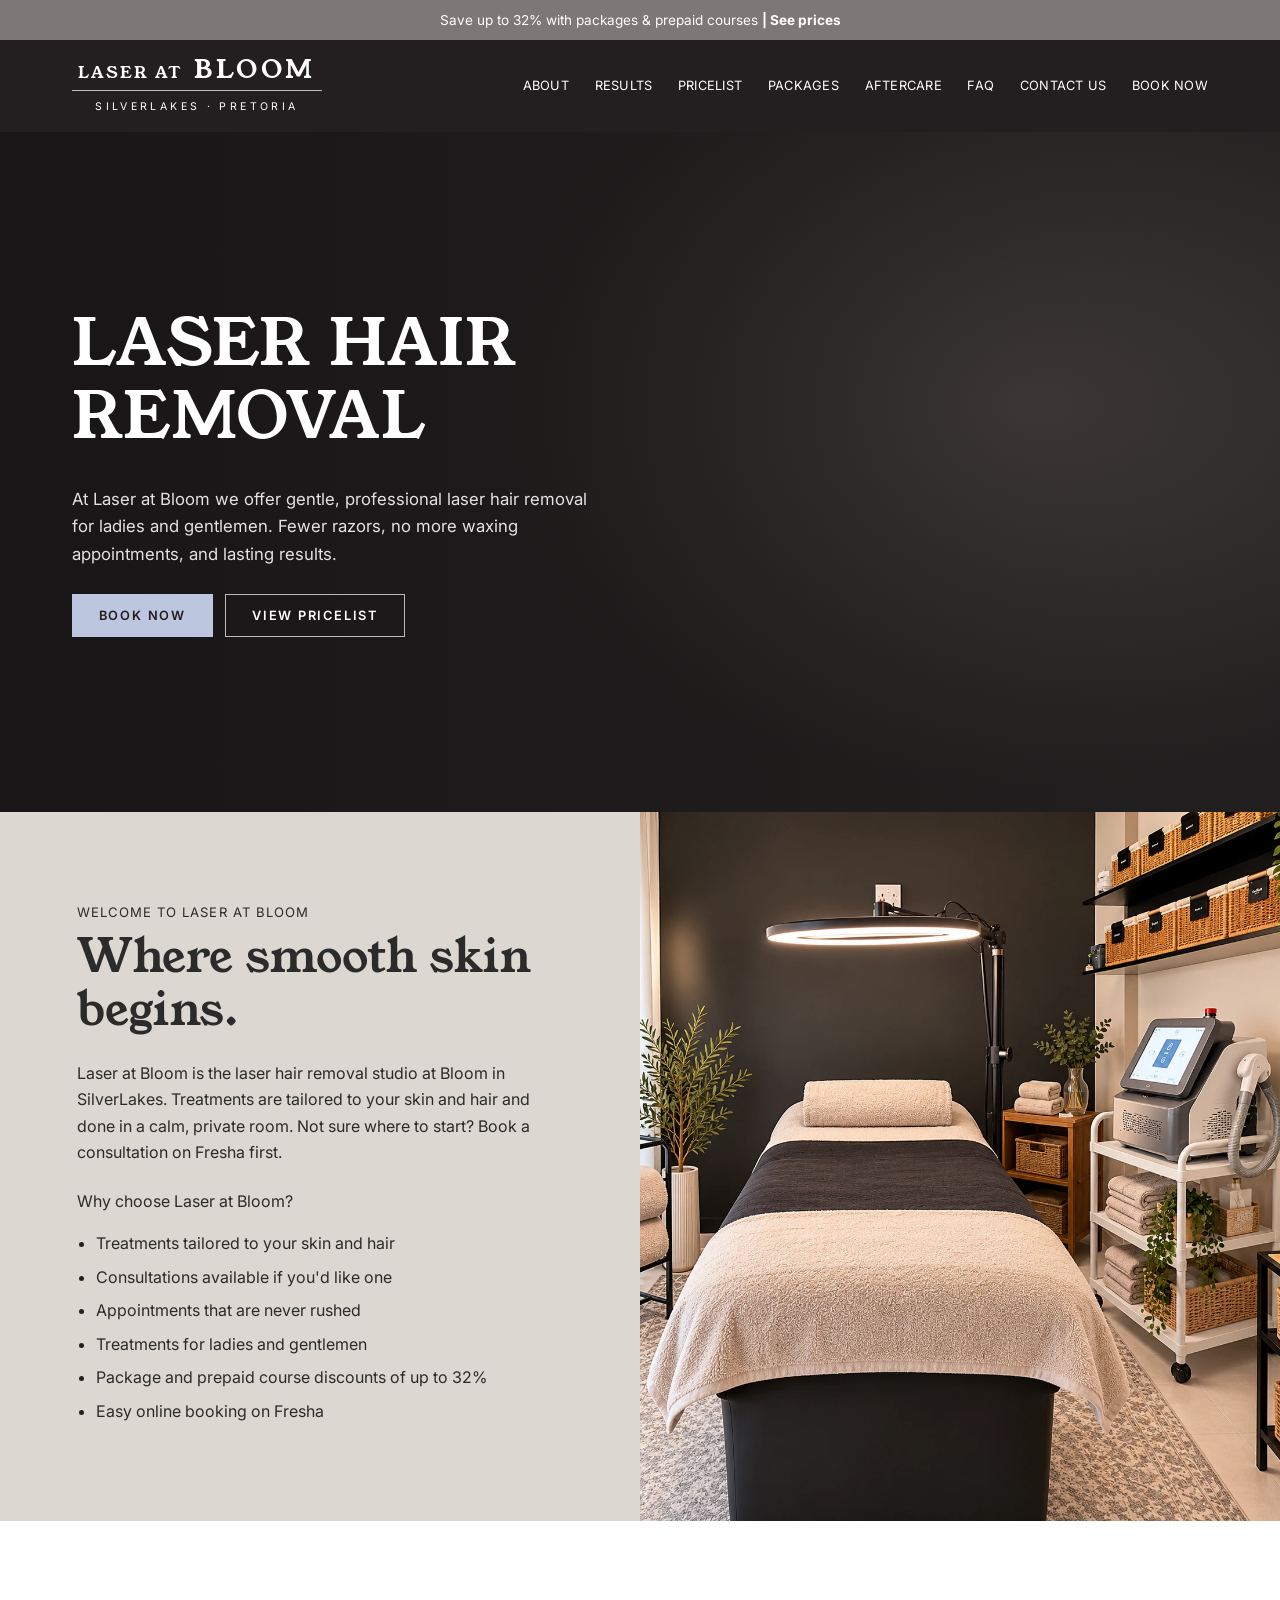
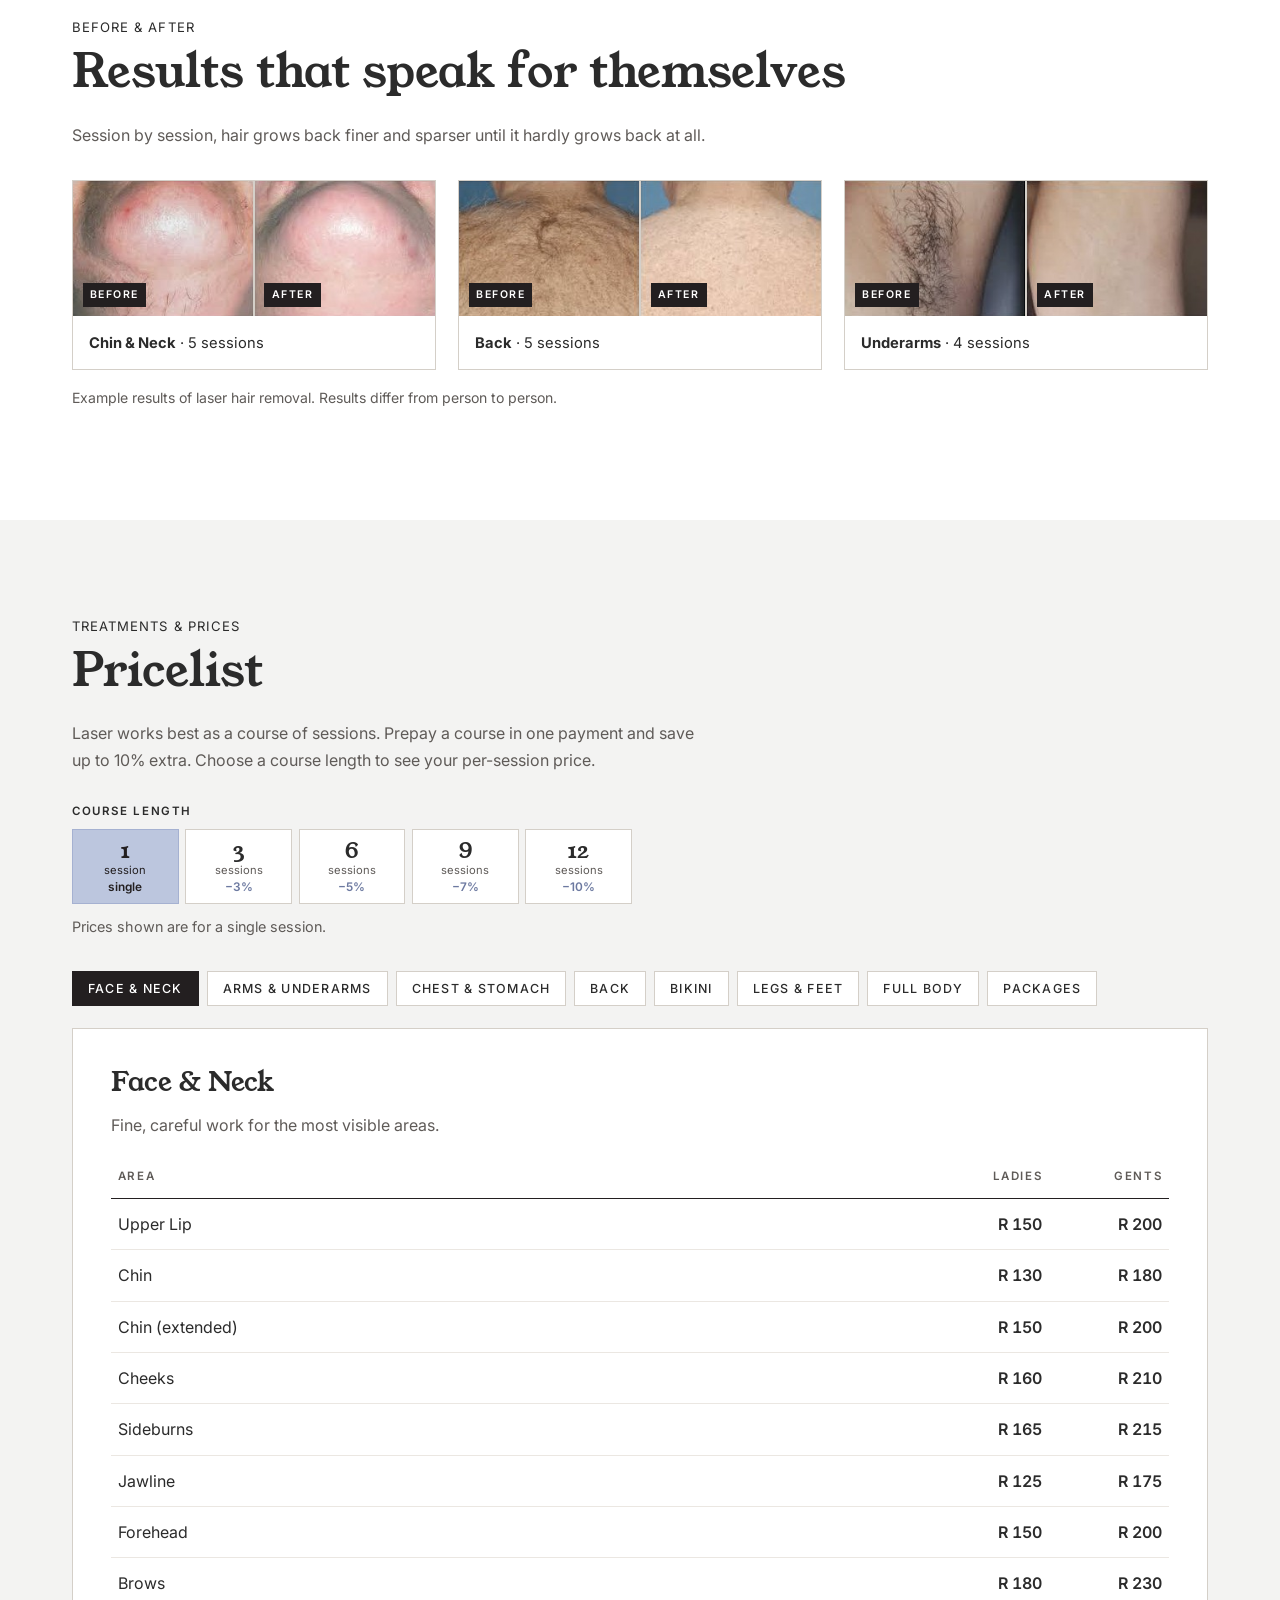
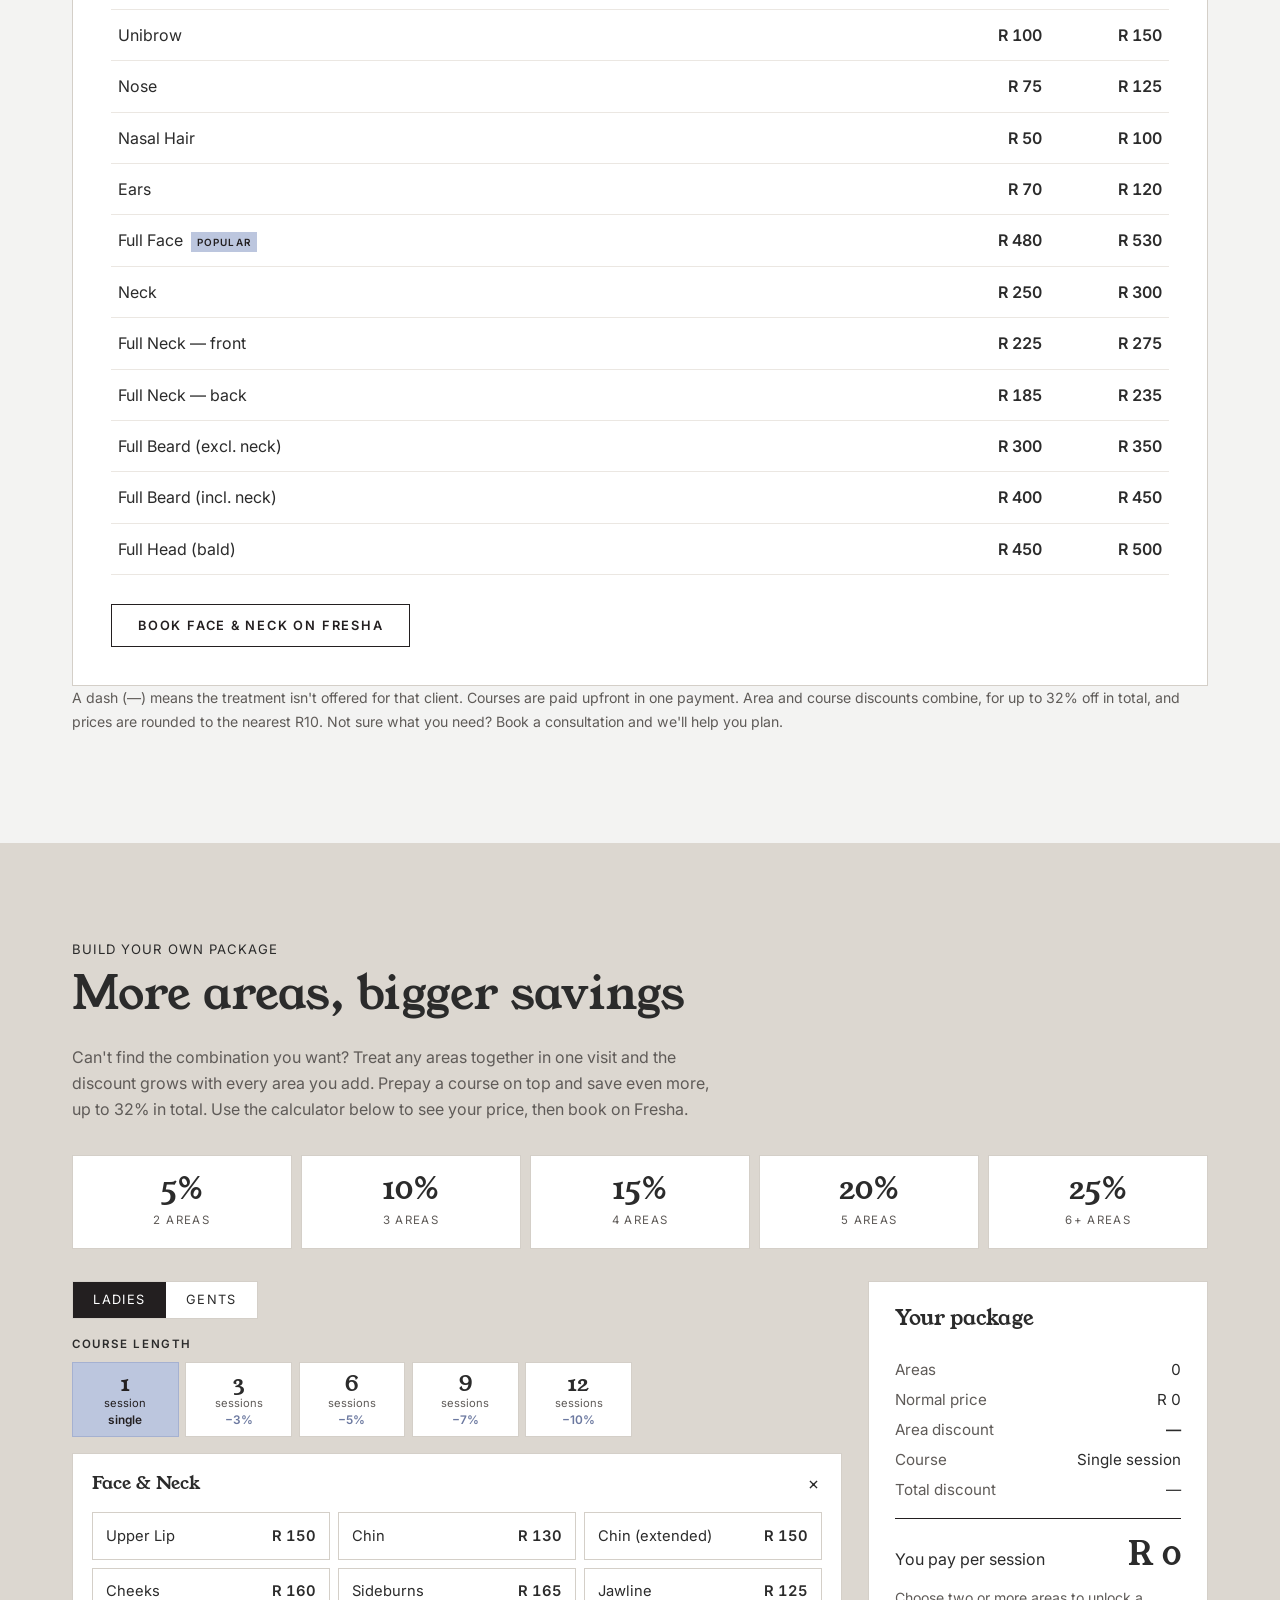
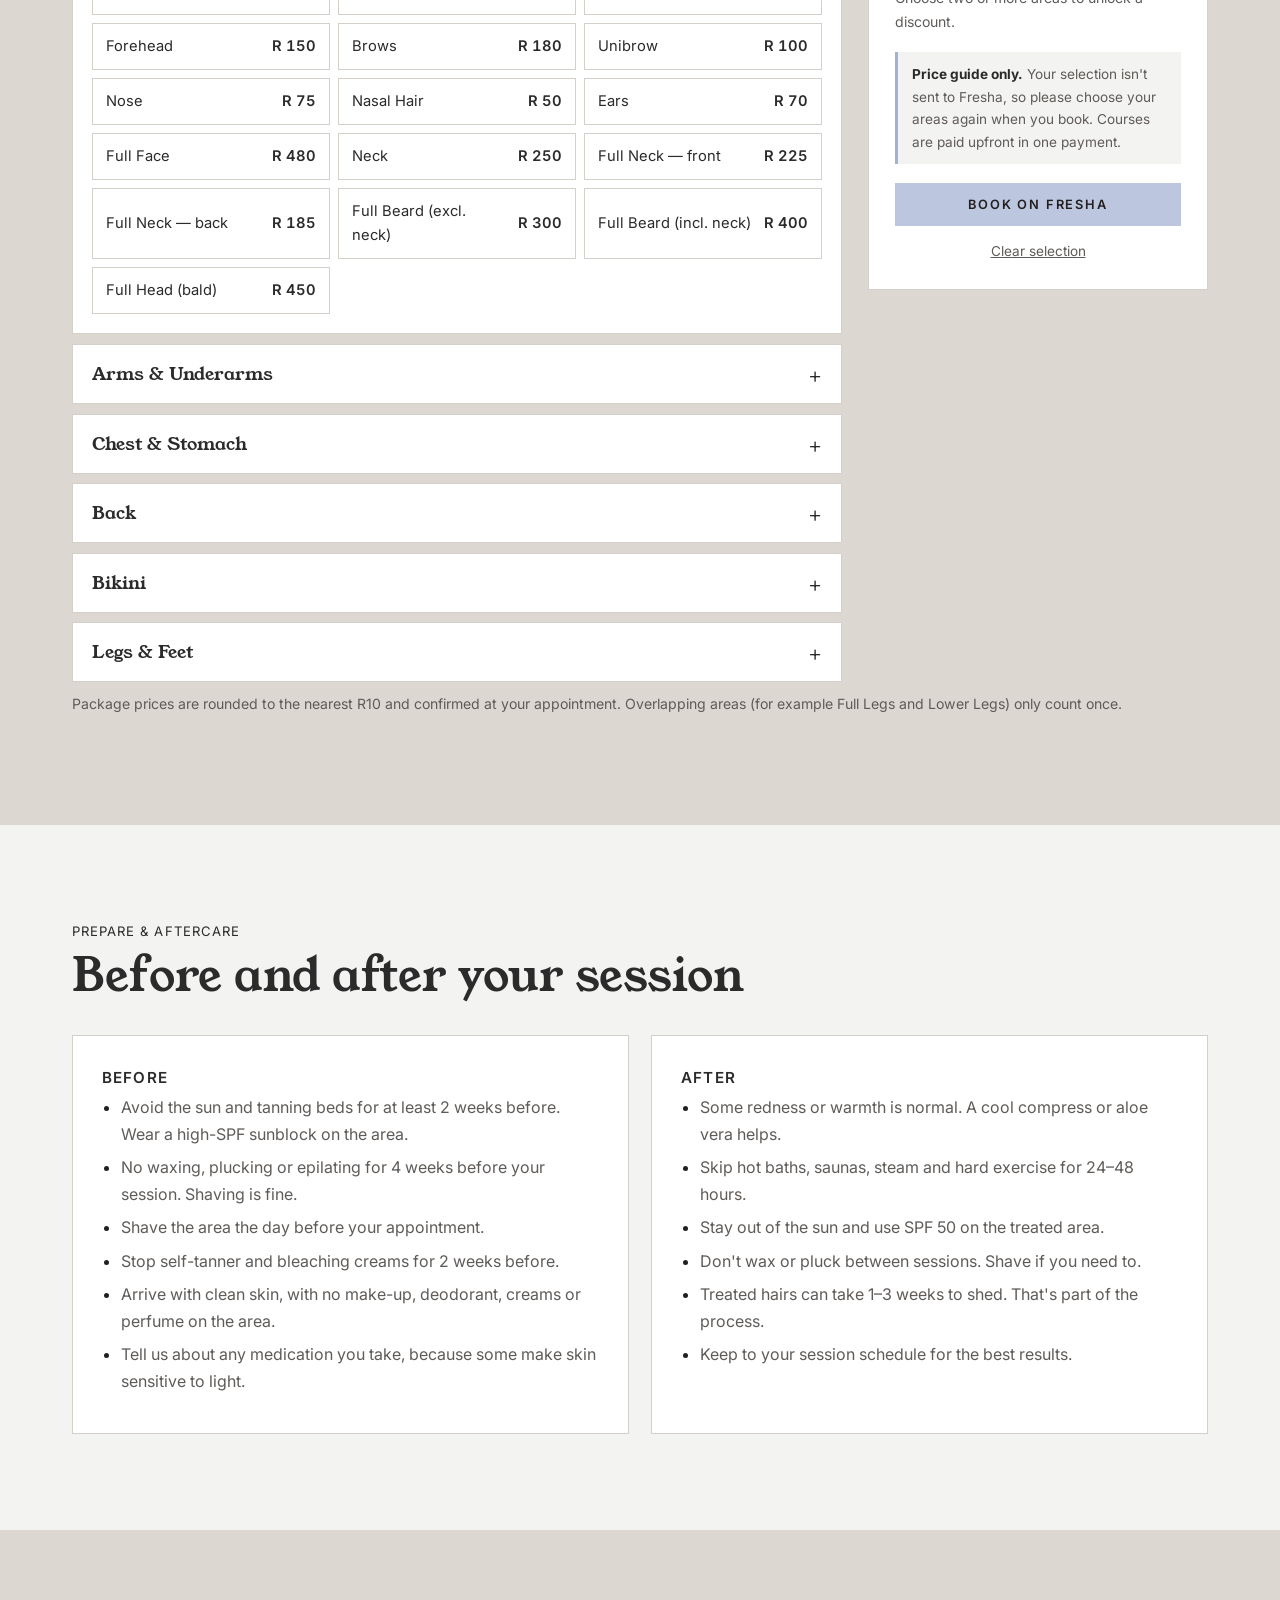
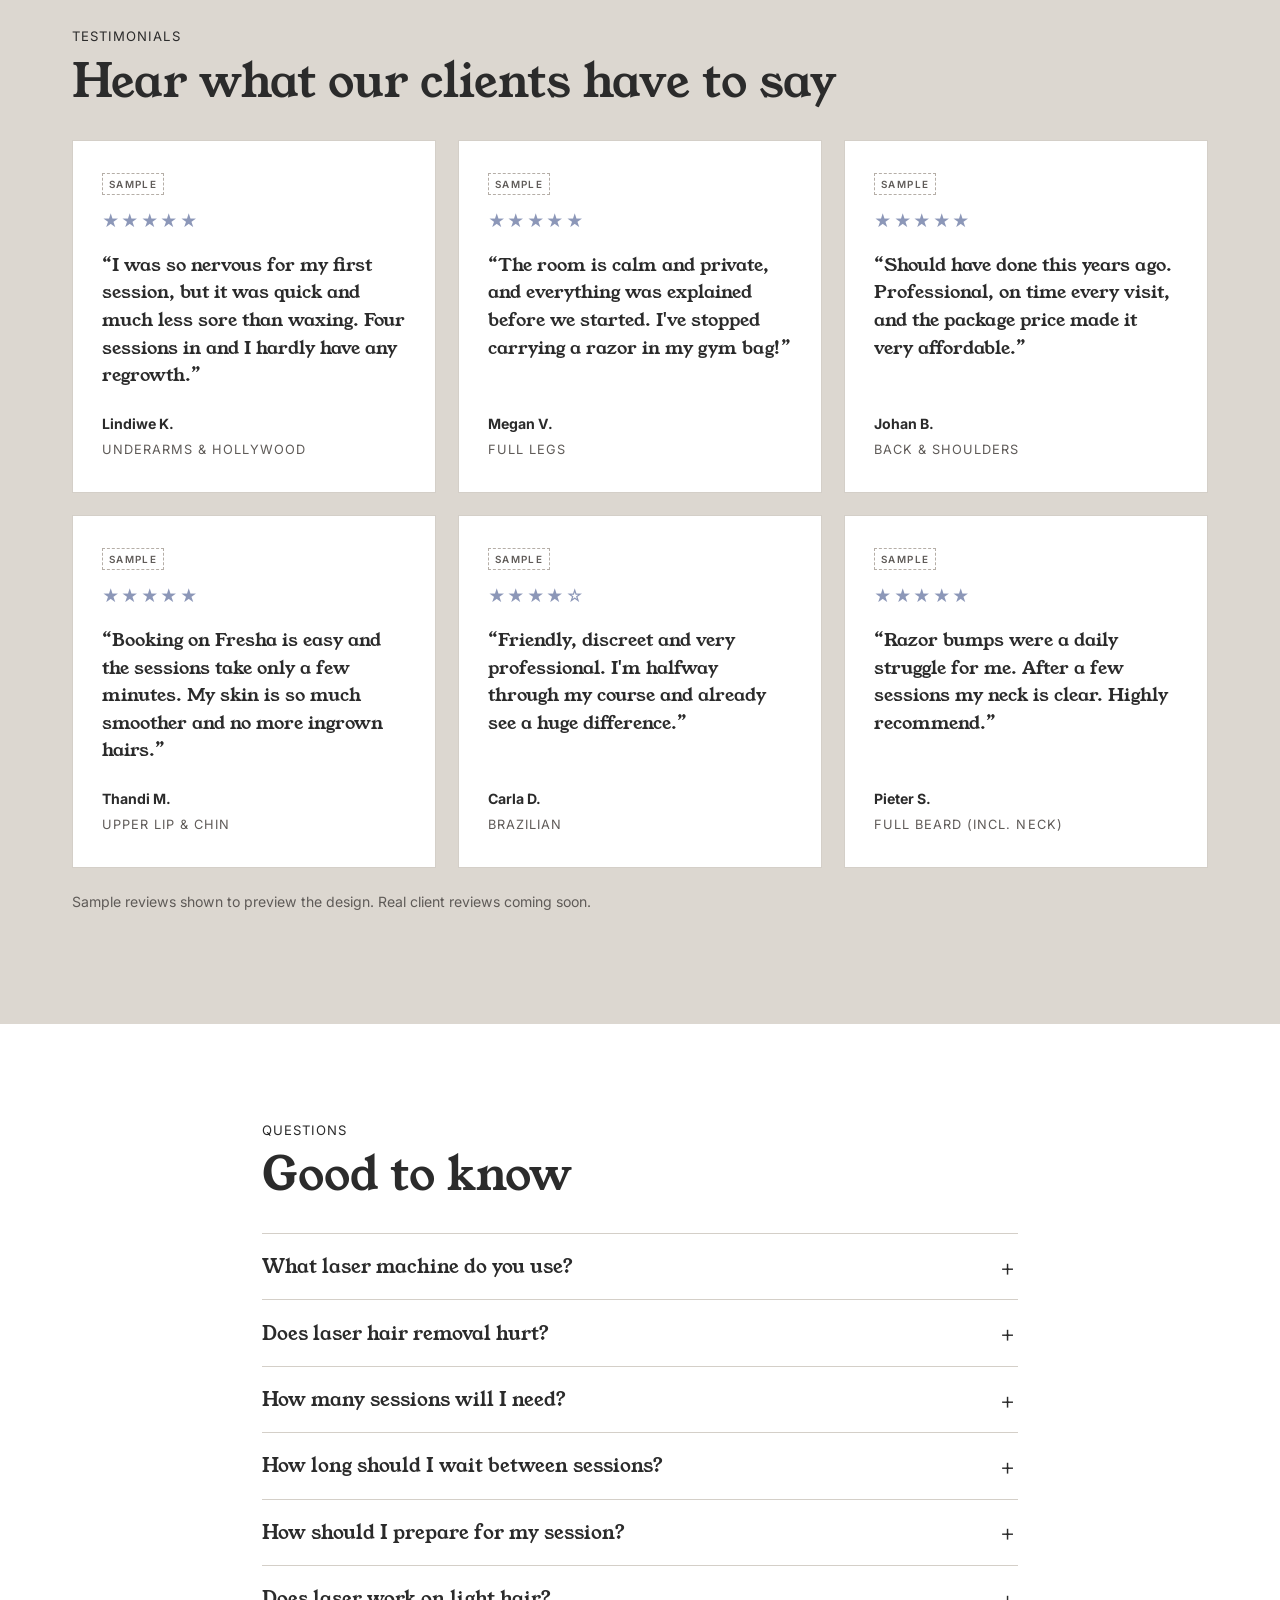
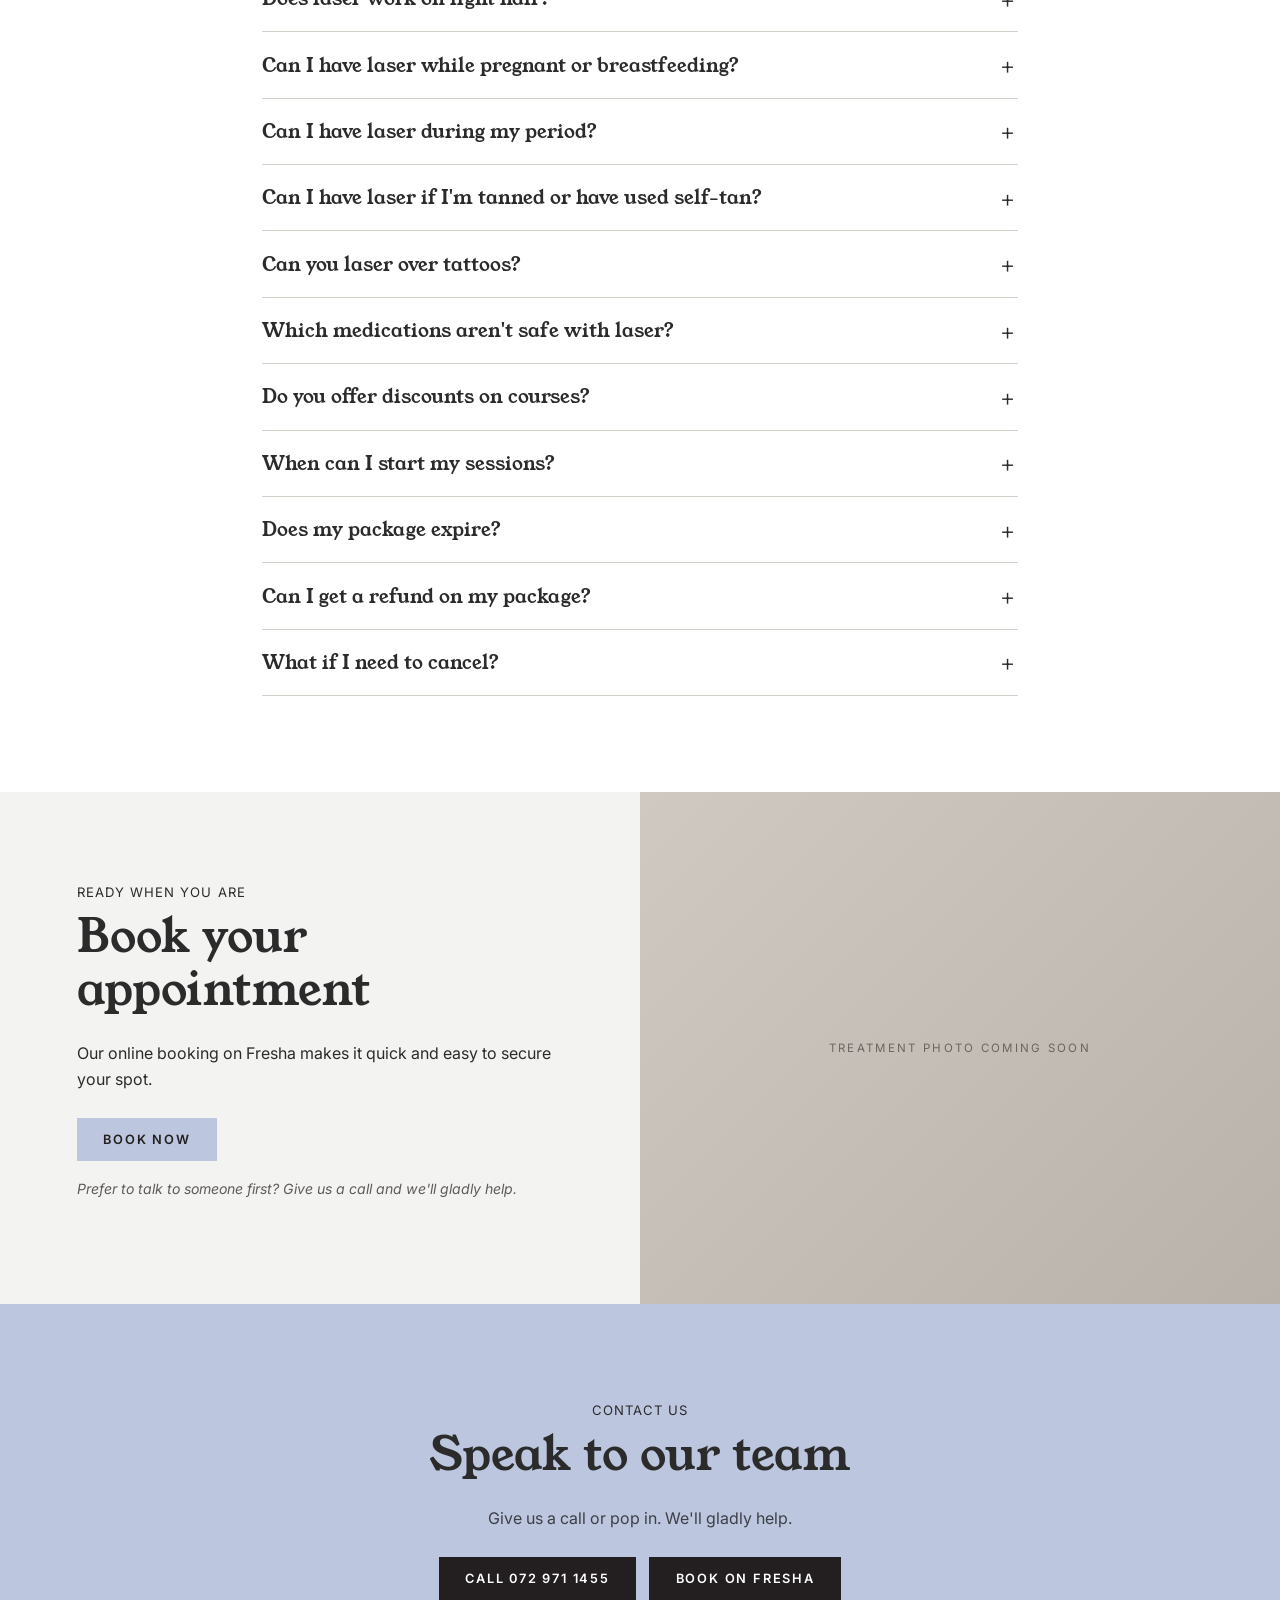
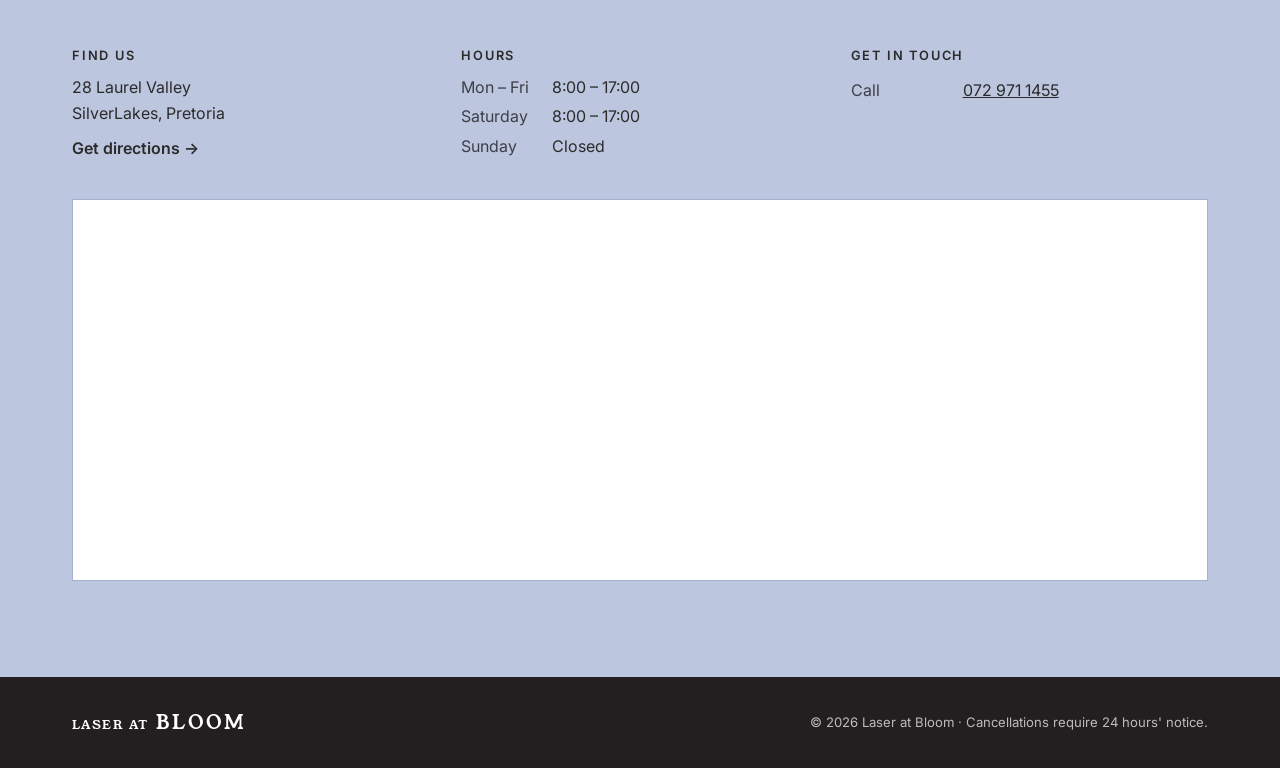
==== commit 55c1b03f: "Add studio photo to the welcome section Co-Authored-By: Claude Opus 5.5 <noreply@anthropic.com>" ====
--- a/index.html
+++ b/index.html
@@ -66,7 +66,7 @@
         <li>Easy online booking on Fresha</li>
       </ul>
     </div>
-    <figure class="photo split-photo"><img src="images/studio.jpg" alt="The treatment room at Laser at Bloom" loading="lazy" onerror="this.remove()"><figcaption>Studio photo coming soon</figcaption></figure>
+    <figure class="photo split-photo"><img src="images/studio.webp" alt="The treatment room at Laser at Bloom" loading="lazy" onerror="this.remove()"><figcaption>Studio photo coming soon</figcaption></figure>
   </section>
 
   <section class="section white" id="results">
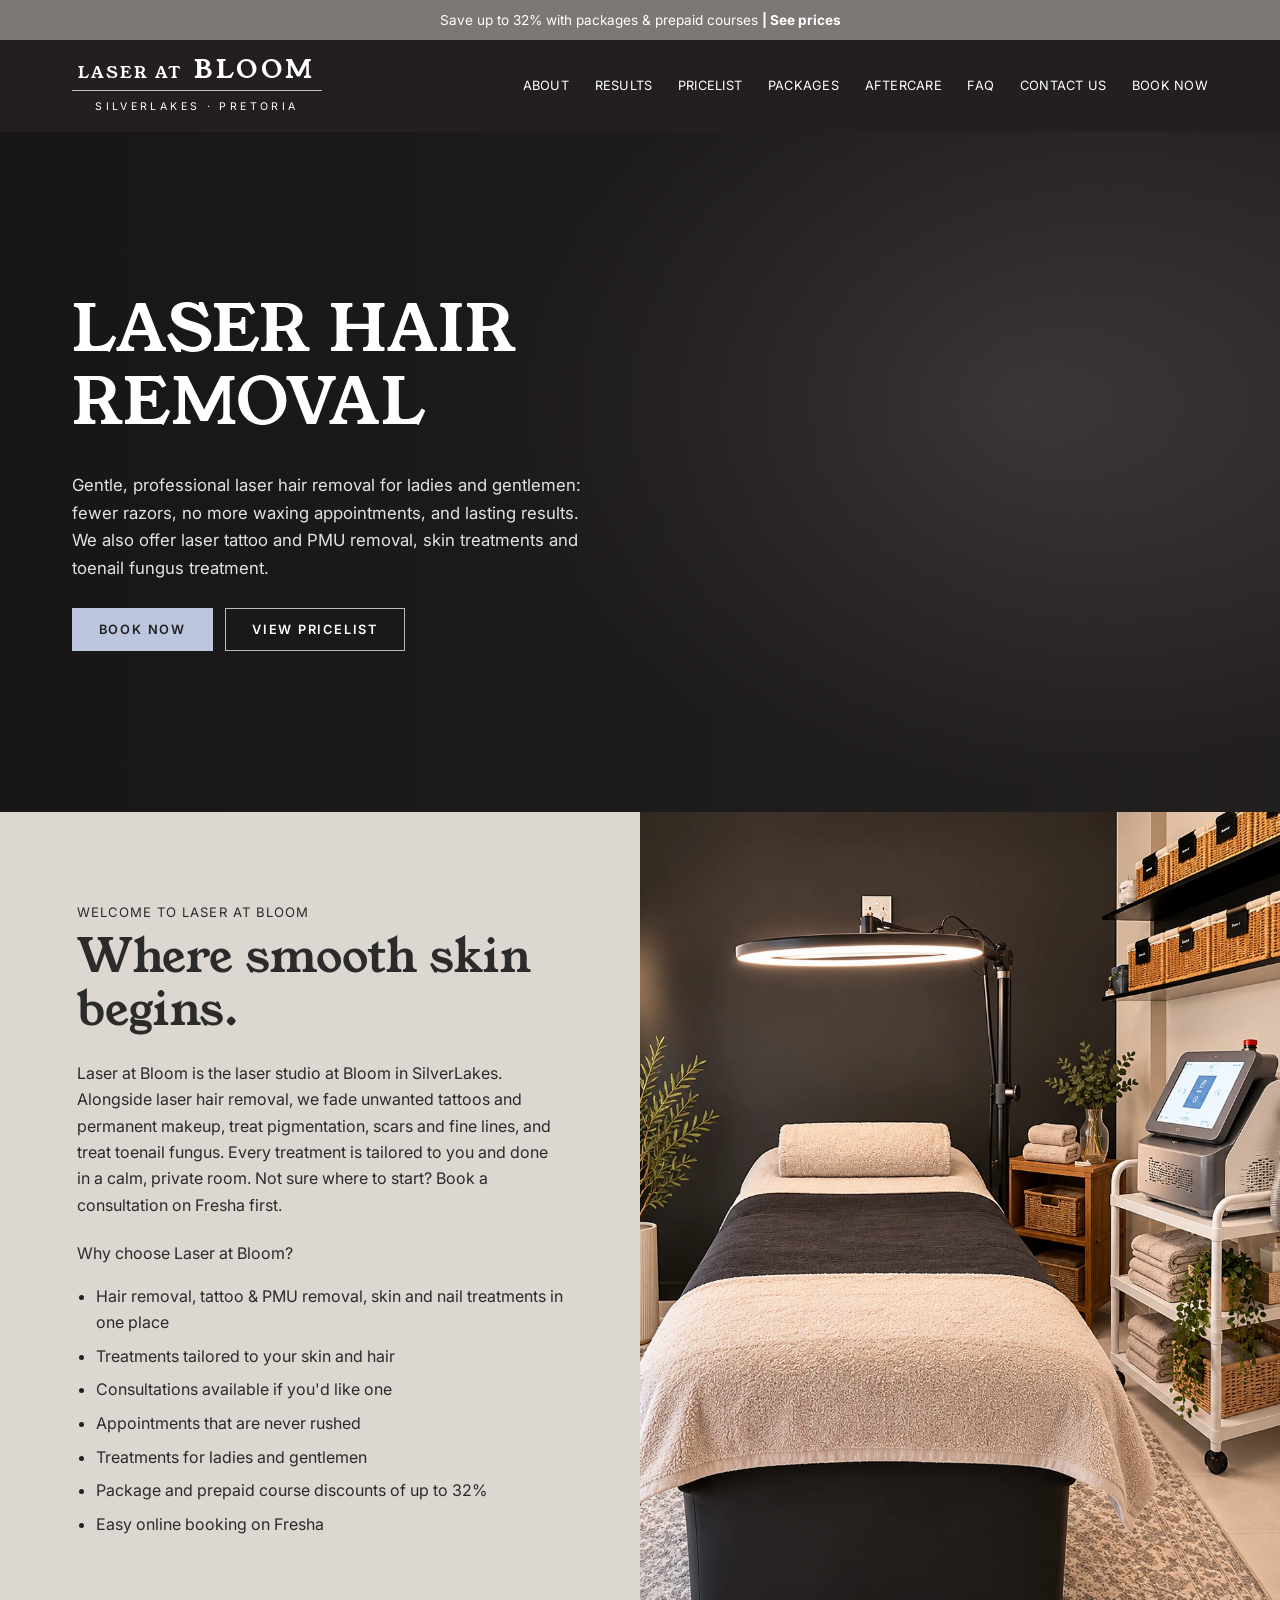
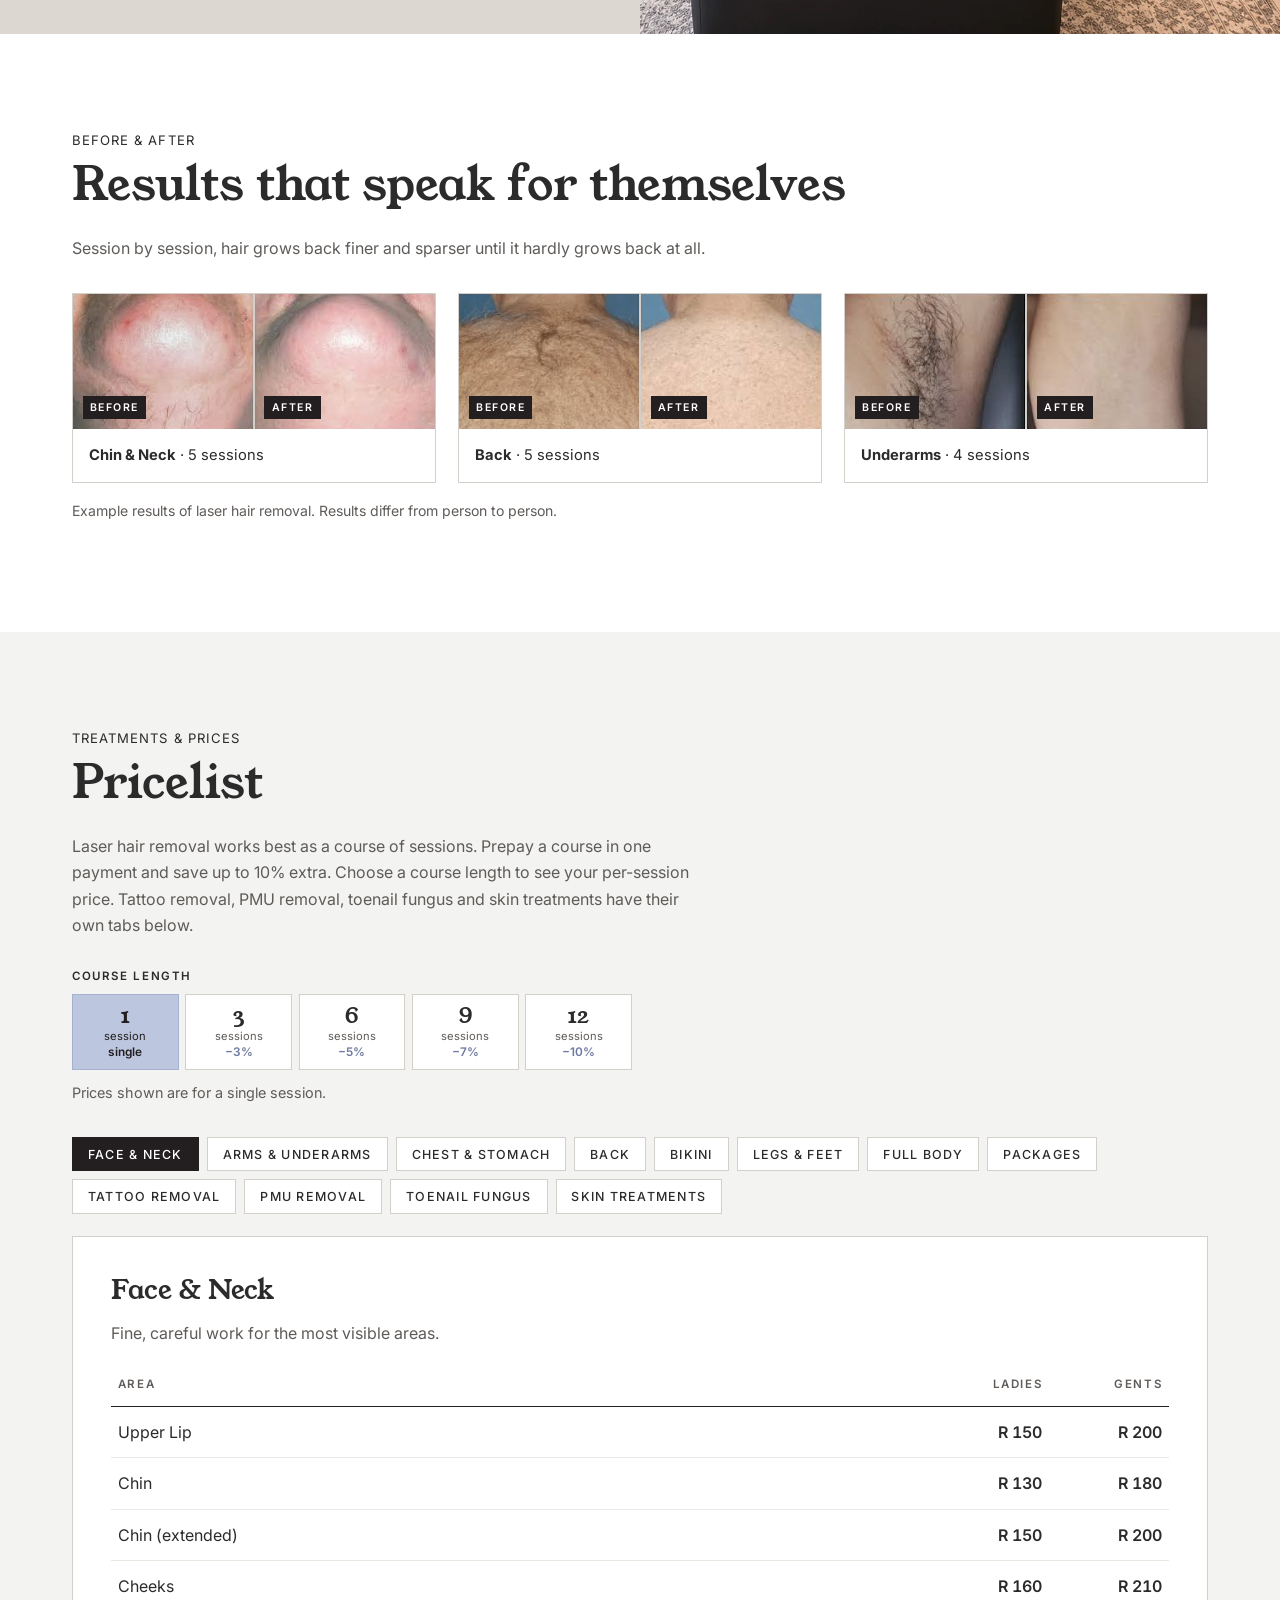
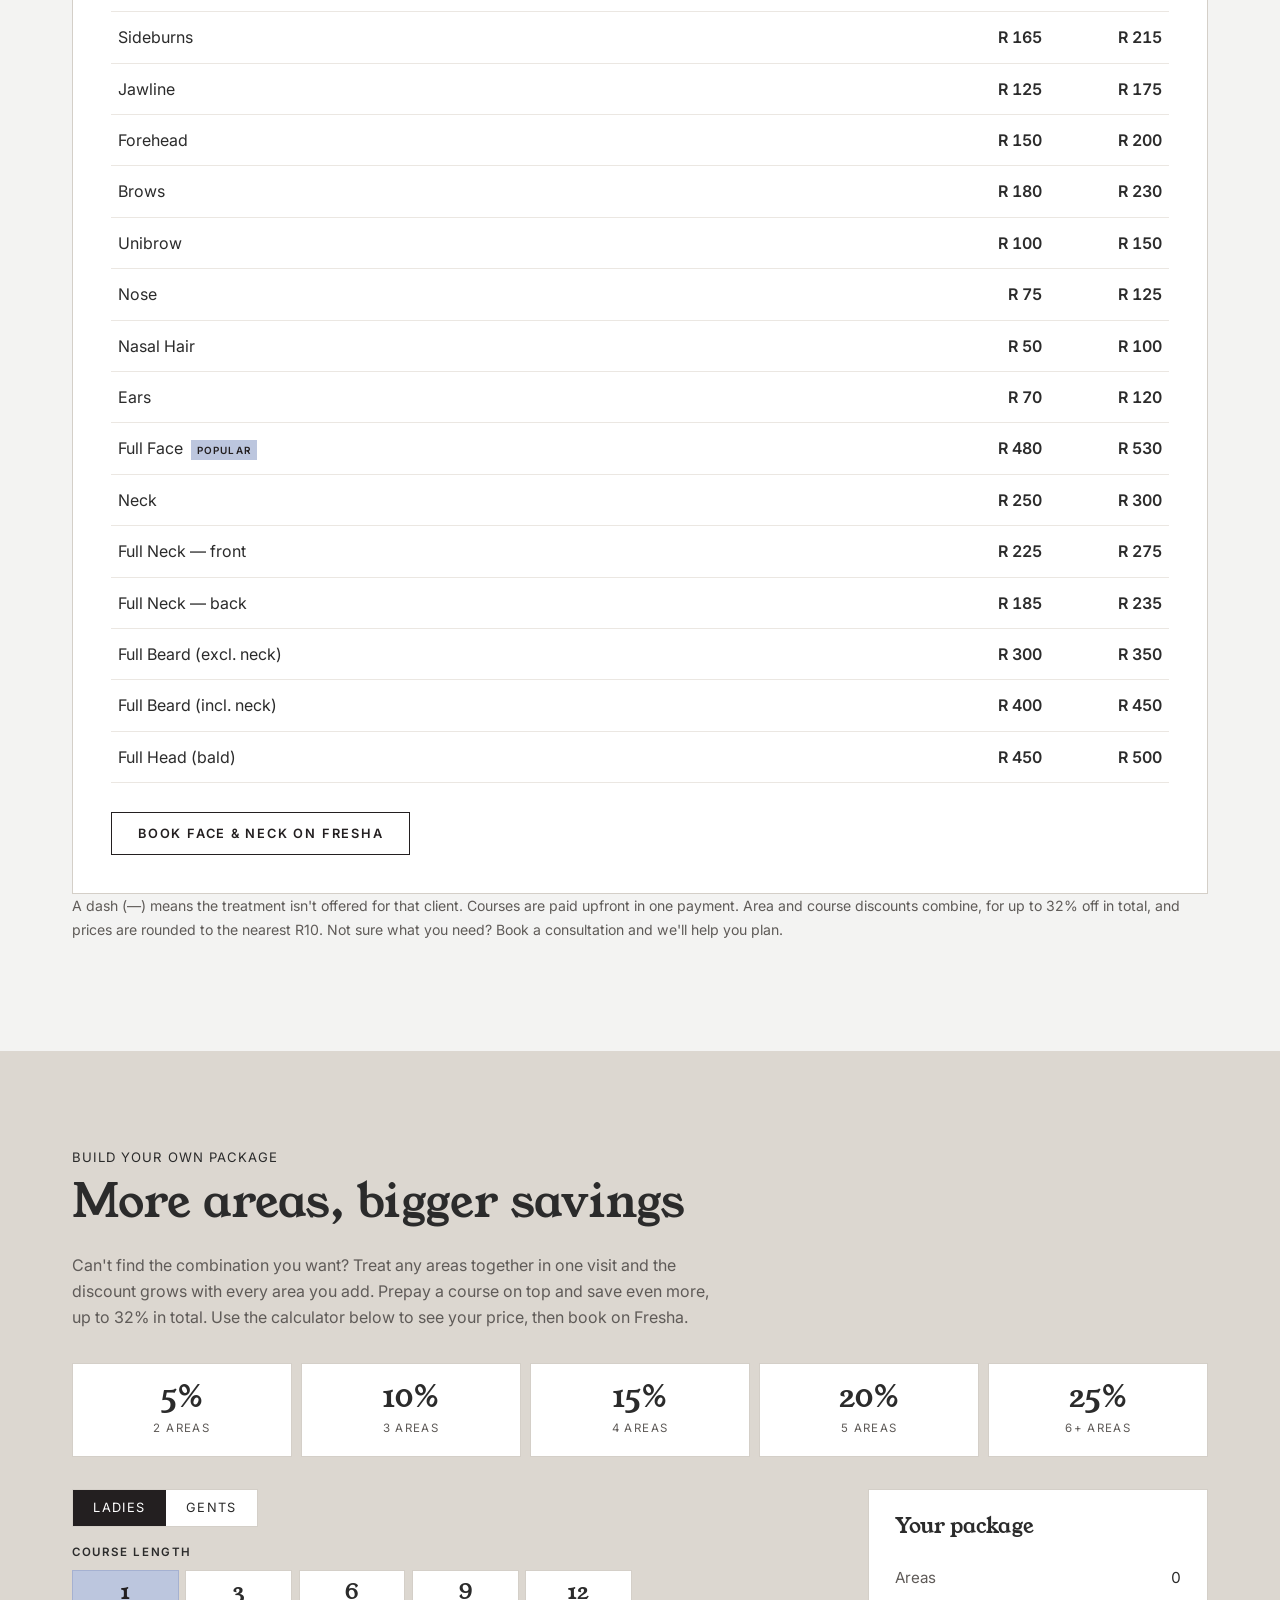
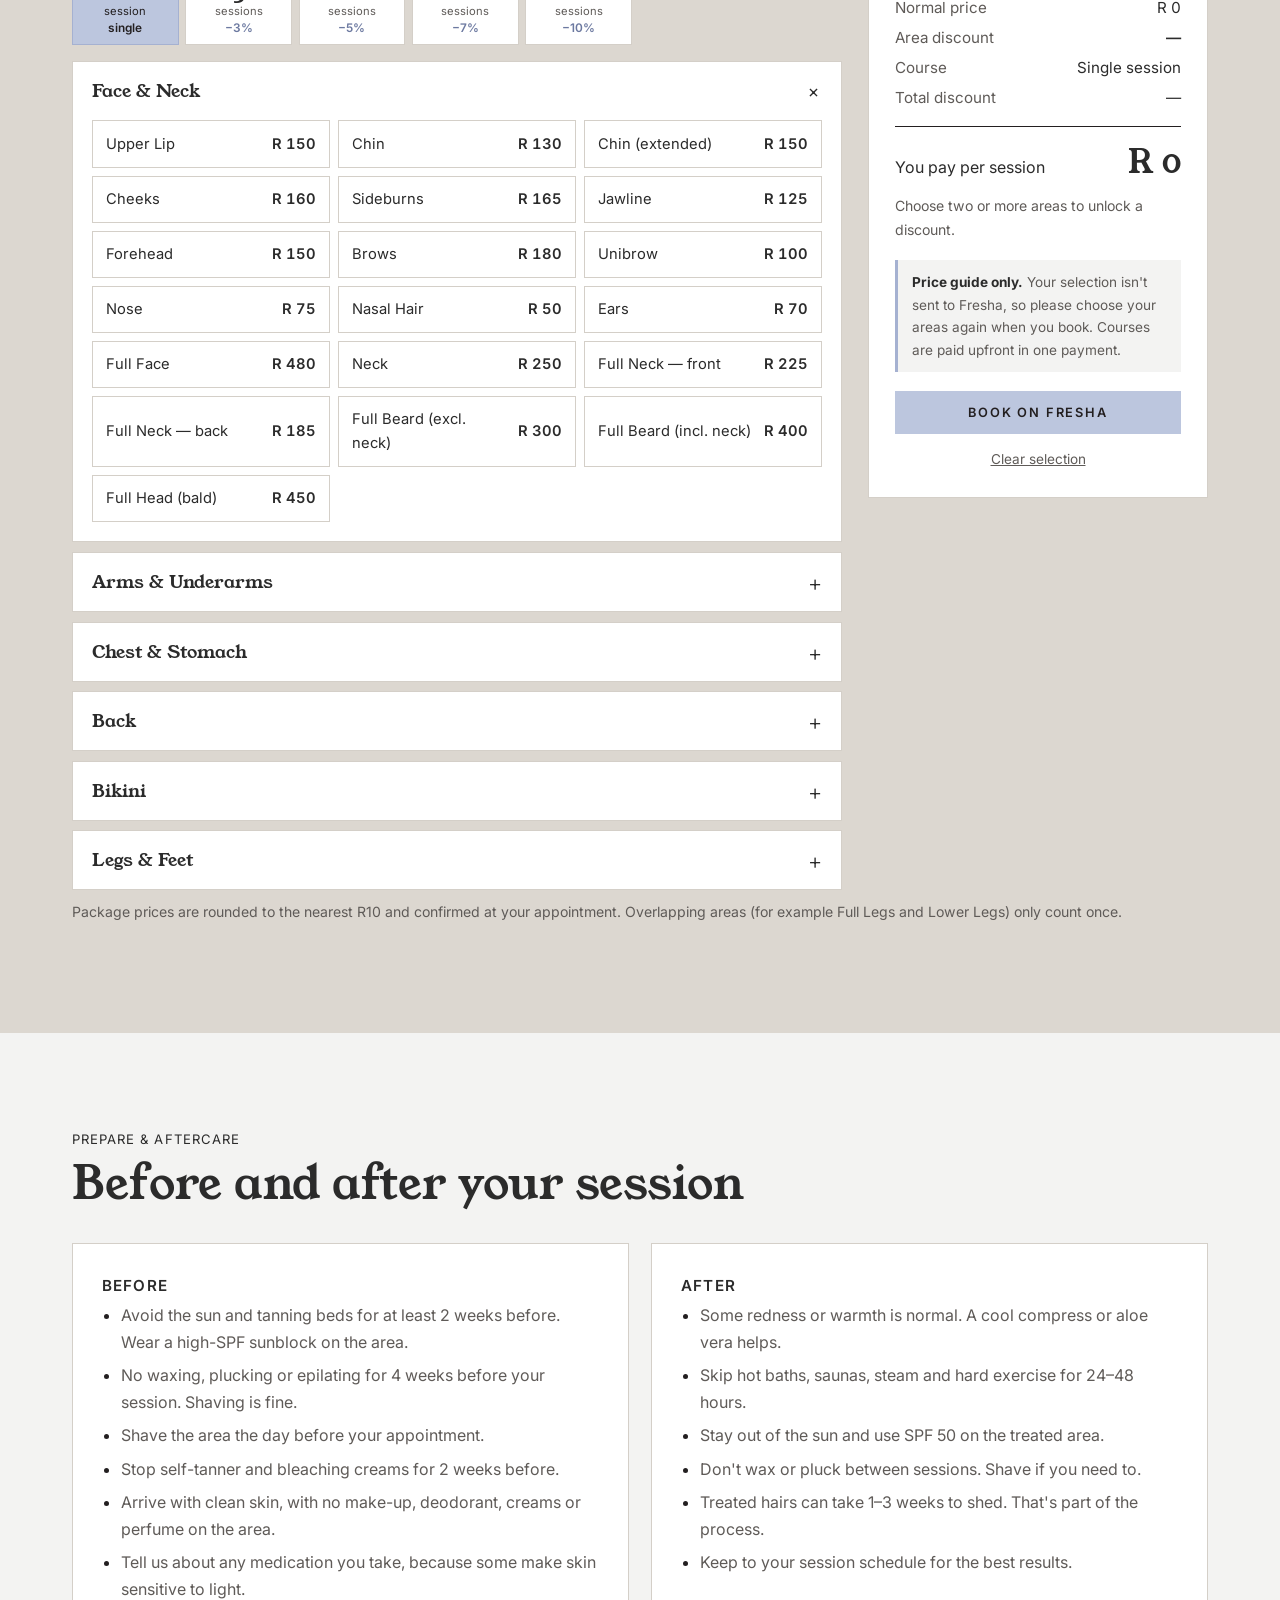
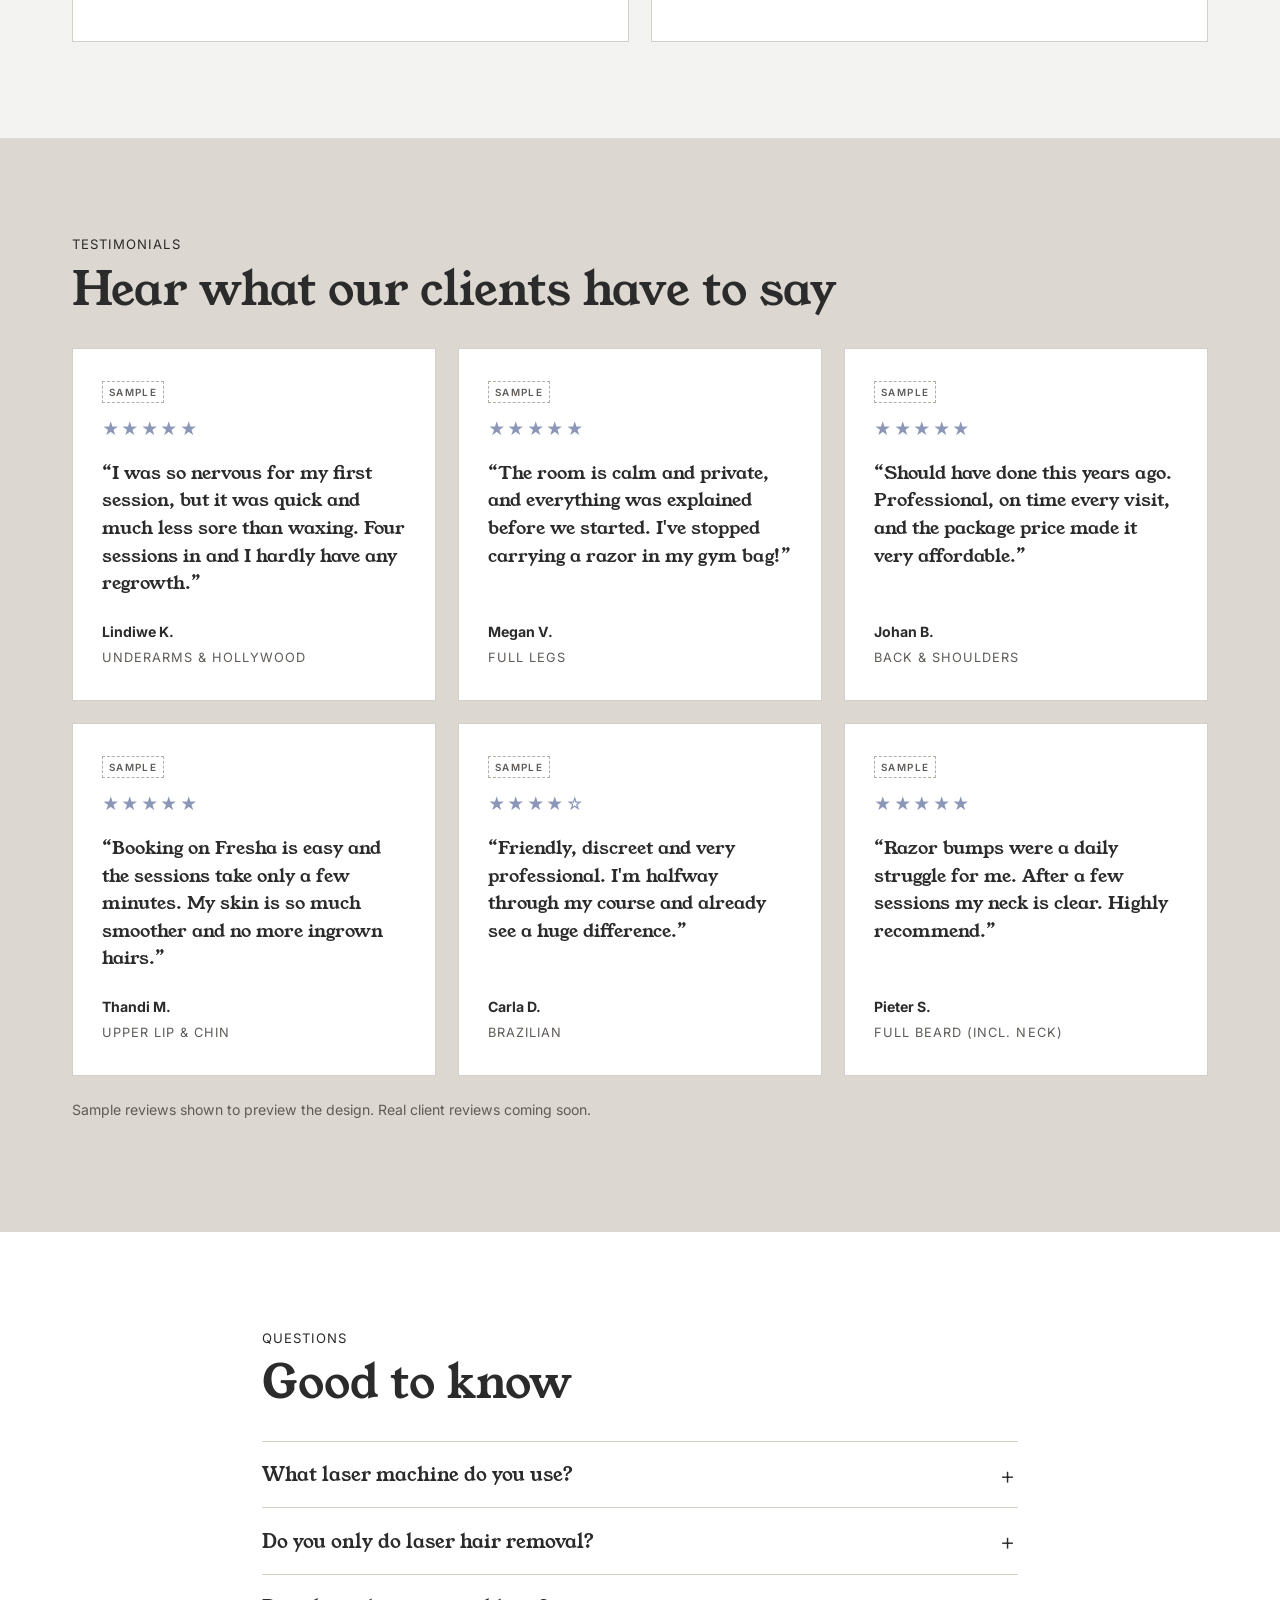
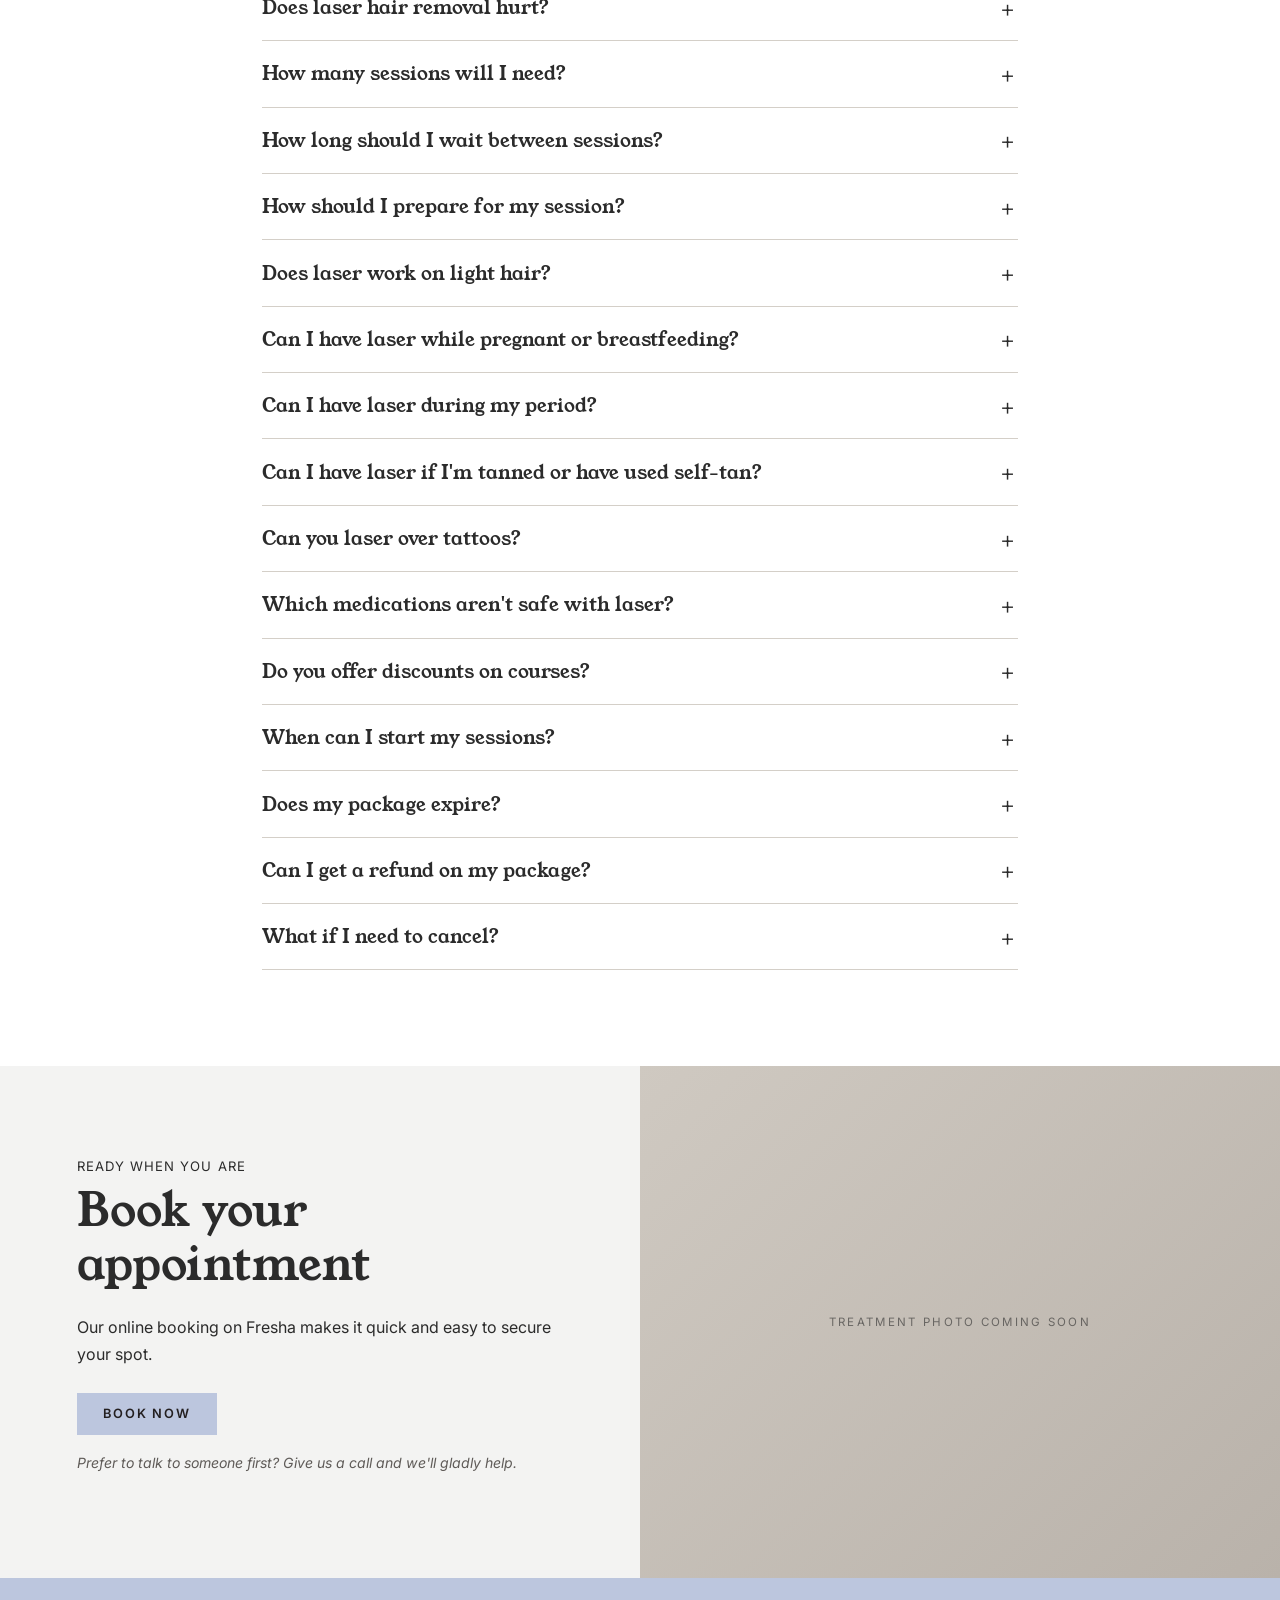
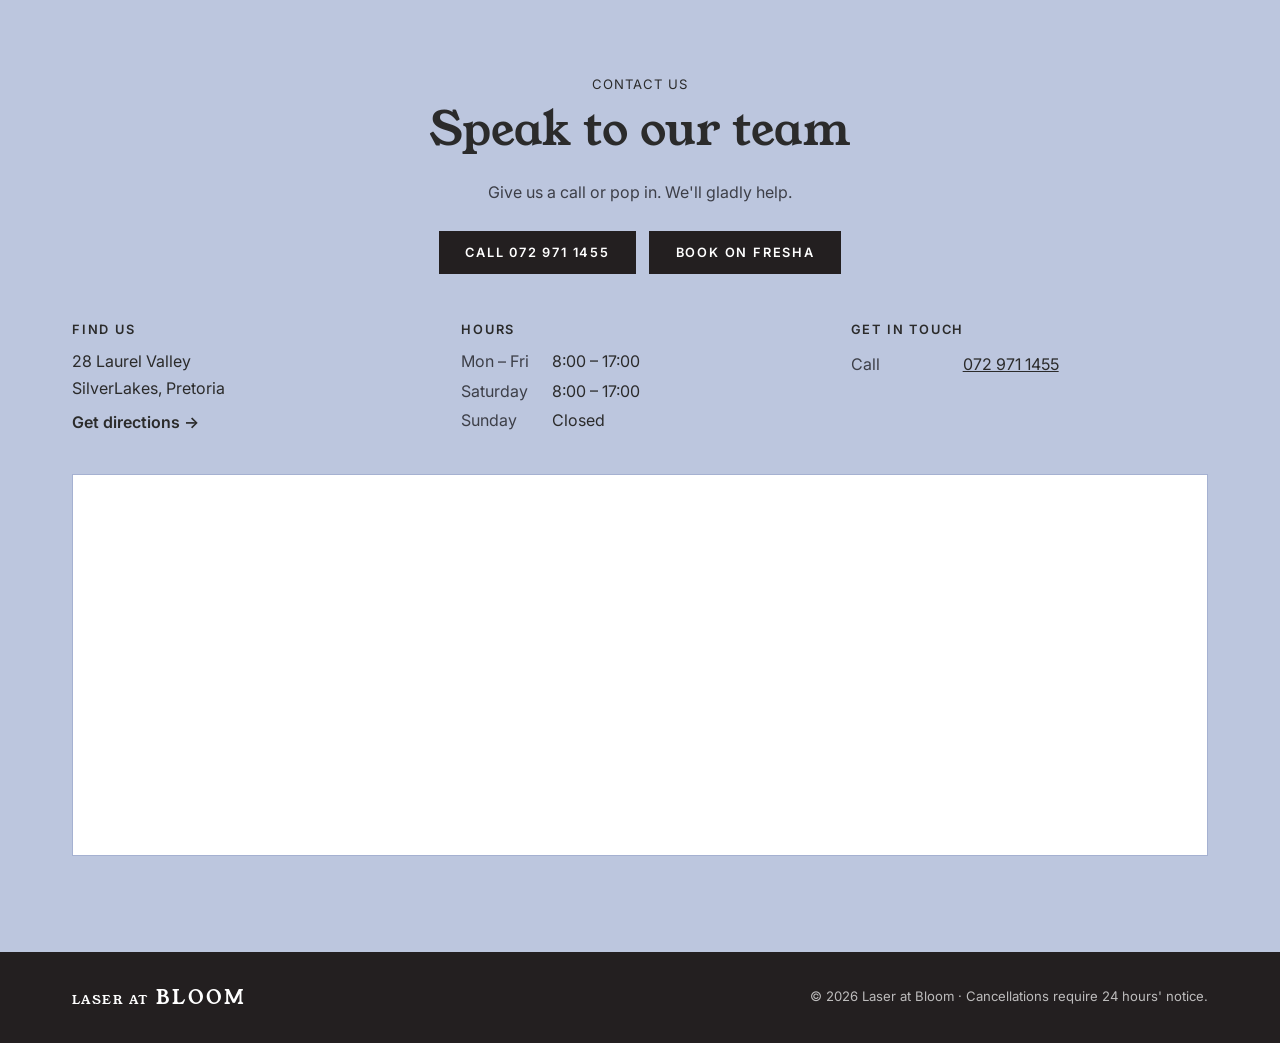
==== commit 337d9a78: "Mention tattoo, PMU, skin and toenail treatments across the site Page title and description, hero, w" ====
--- a/index.html
+++ b/index.html
@@ -3,8 +3,8 @@
 <head>
   <meta charset="utf-8">
   <meta name="viewport" content="width=device-width, initial-scale=1">
-  <title>Laser at Bloom — Laser Hair Removal in SilverLakes, Pretoria</title>
-  <meta name="description" content="Laser hair removal for ladies and gentlemen at Bloom, SilverLakes, Pretoria. View prices, build your own package and book online on Fresha.">
+  <title>Laser at Bloom — Laser Hair Removal, Tattoo Removal &amp; Skin Treatments in SilverLakes, Pretoria</title>
+  <meta name="description" content="Laser hair removal for ladies and gentlemen, laser tattoo and PMU removal, skin treatments and toenail fungus treatment at Bloom, SilverLakes, Pretoria. View prices and book online on Fresha.">
   <link rel="icon" href="favicon.svg" type="image/svg+xml">
   <link rel="preconnect" href="https://fonts.googleapis.com">
   <link rel="preconnect" href="https://fonts.gstatic.com" crossorigin>
@@ -43,7 +43,7 @@
   <section class="hero" style="--hero-img: url('images/hero.jpg')">
     <div class="wrap hero-inner">
       <h1>Laser hair removal</h1>
-      <p>At Laser at Bloom we offer gentle, professional laser hair removal for ladies and gentlemen. Fewer razors, no more waxing appointments, and lasting results.</p>
+      <p>Gentle, professional laser hair removal for ladies and gentlemen: fewer razors, no more waxing appointments, and lasting results. We also offer laser tattoo and PMU removal, skin treatments and toenail fungus treatment.</p>
       <div class="actions">
         <a class="btn js-fresha" href="#" target="_blank" rel="noopener">Book now</a>
         <a class="btn btn-ghost" href="#prices">View pricelist</a>
@@ -55,9 +55,10 @@
     <div class="split-text">
       <p class="eyebrow">Welcome to Laser at Bloom</p>
       <h2>Where smooth skin begins.</h2>
-      <p>Laser at Bloom is the laser hair removal studio at Bloom in SilverLakes. Treatments are tailored to your skin and hair and done in a calm, private room. Not sure where to start? Book a consultation on Fresha first.</p>
+      <p>Laser at Bloom is the laser studio at Bloom in SilverLakes. Alongside laser hair removal, we fade unwanted tattoos and permanent makeup, treat pigmentation, scars and fine lines, and treat toenail fungus. Every treatment is tailored to you and done in a calm, private room. Not sure where to start? Book a consultation on Fresha first.</p>
       <p class="list-title">Why choose Laser at Bloom?</p>
       <ul class="dots">
+        <li>Hair removal, tattoo &amp; PMU removal, skin and nail treatments in one place</li>
         <li>Treatments tailored to your skin and hair</li>
         <li>Consultations available if you'd like one</li>
         <li>Appointments that are never rushed</li>
@@ -83,7 +84,7 @@
     <div class="wrap">
       <p class="eyebrow">Treatments &amp; prices</p>
       <h2>Pricelist</h2>
-      <p class="section-intro">Laser works best as a course of sessions. Prepay a course in one payment and save up to <span class="js-course-max">10</span>% extra. Choose a course length to see your per-session price.</p>
+      <p class="section-intro">Laser hair removal works best as a course of sessions. Prepay a course in one payment and save up to <span class="js-course-max">10</span>% extra. Choose a course length to see your per-session price. Tattoo removal, PMU removal, toenail fungus and skin treatments have their own tabs below.</p>
 
       <div class="course-box">
         <p class="course-label">Course length</p>
@@ -196,6 +197,10 @@
           <p><span class="todo">To fill in: machine name and model.</span> Our laser is set up for each client's skin and hair type, so every session is both safe and effective.</p>
         </details>
         <details>
+          <summary>Do you only do laser hair removal?</summary>
+          <p>No. Besides laser hair removal, we offer laser tattoo removal, permanent makeup (PMU) removal for brows, lips and eyeliner, skin treatments for age spots, pigmentation, scars, pores and fine lines, and laser treatment for toenail fungus. See the <a href="#prices">pricelist</a> for prices.</p>
+        </details>
+        <details>
           <summary>Does laser hair removal hurt?</summary>
           <p>Most clients describe it as a warm snap, like an elastic band against the skin. It's quick, and most people find it far more comfortable than waxing.</p>
         </details>
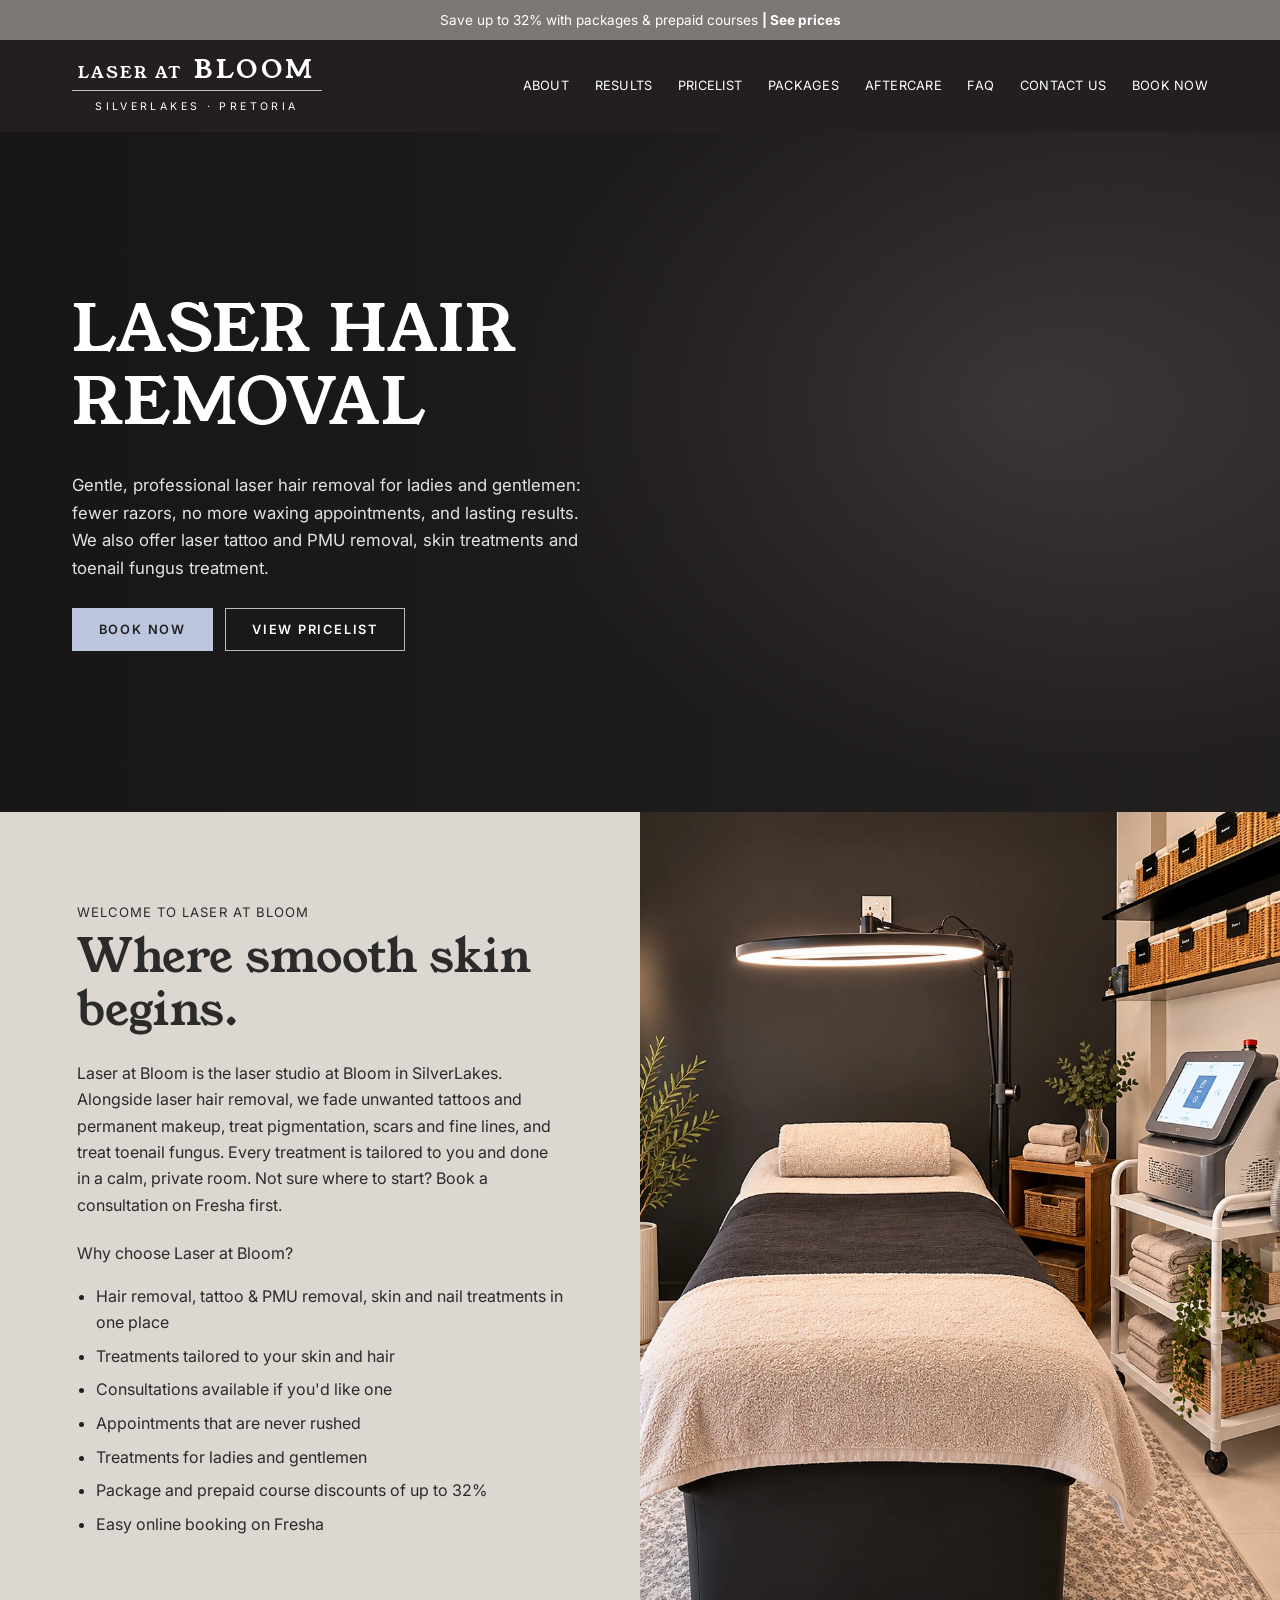
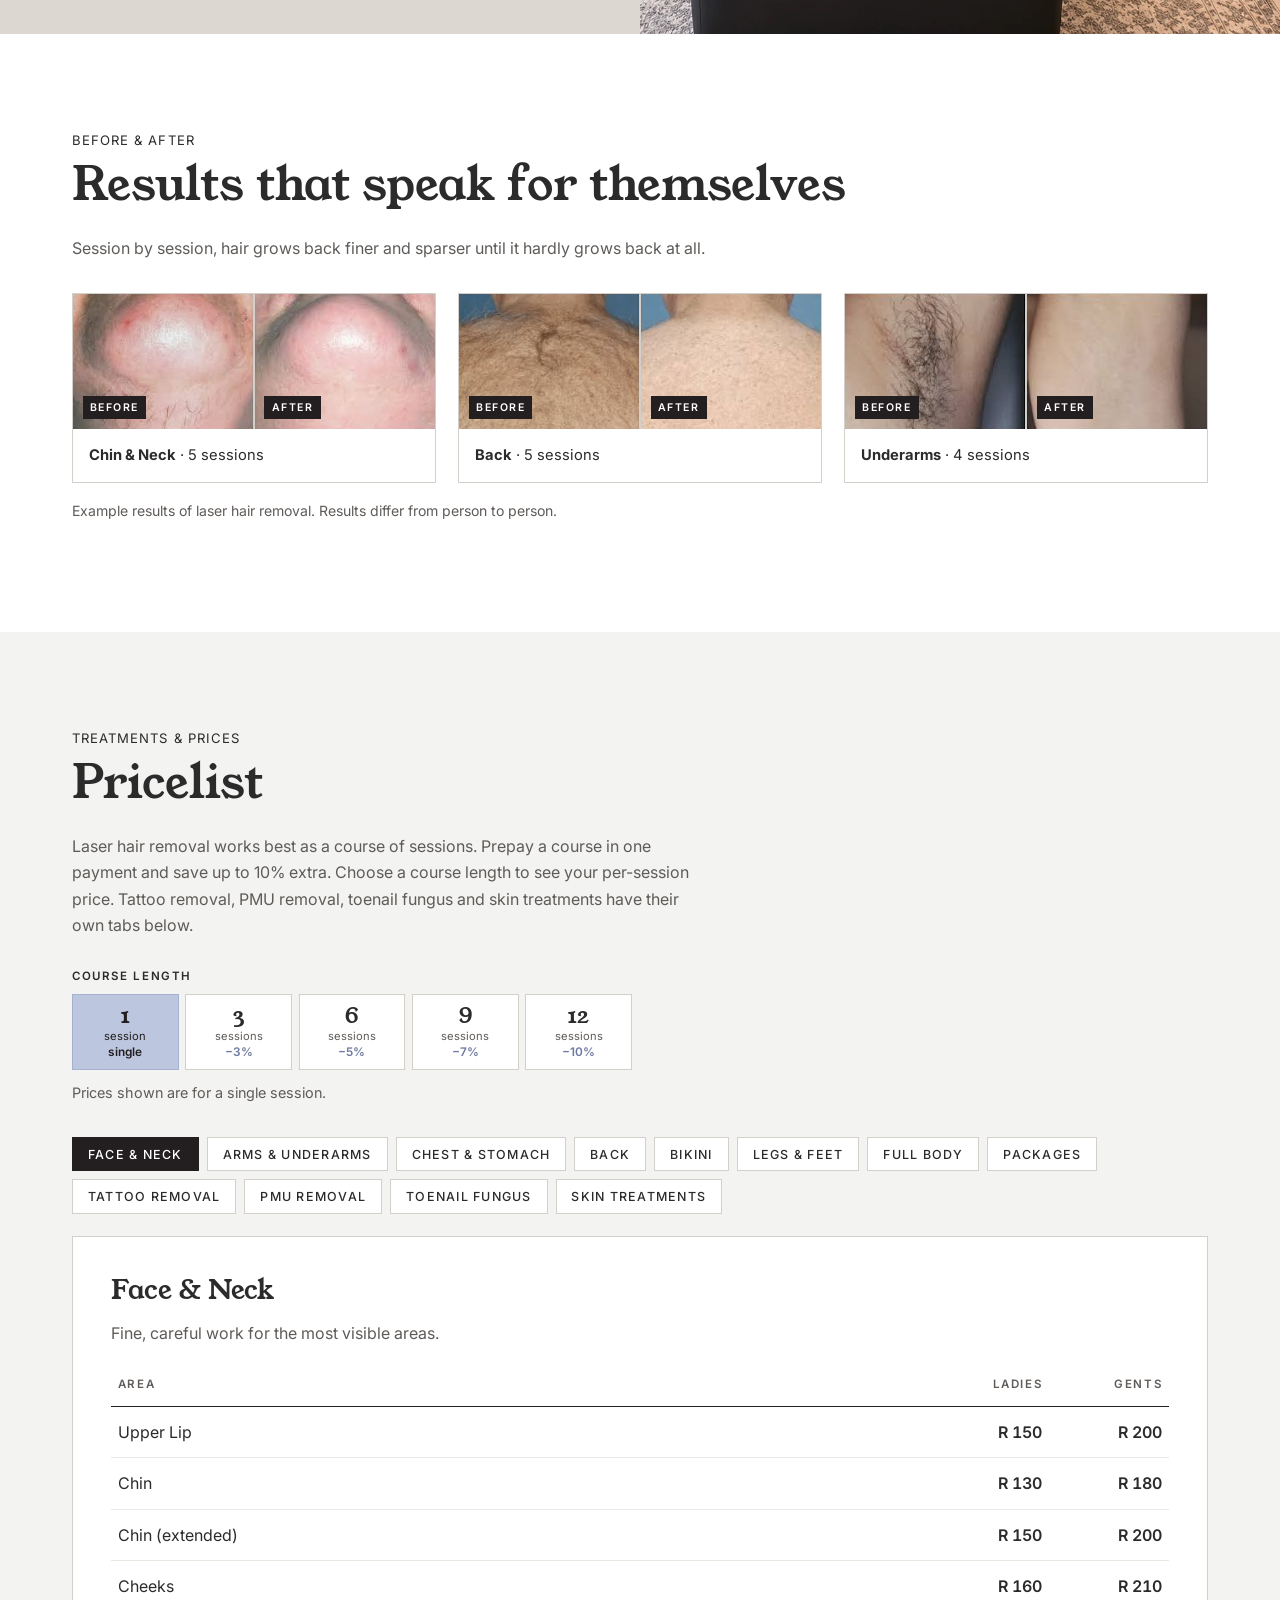
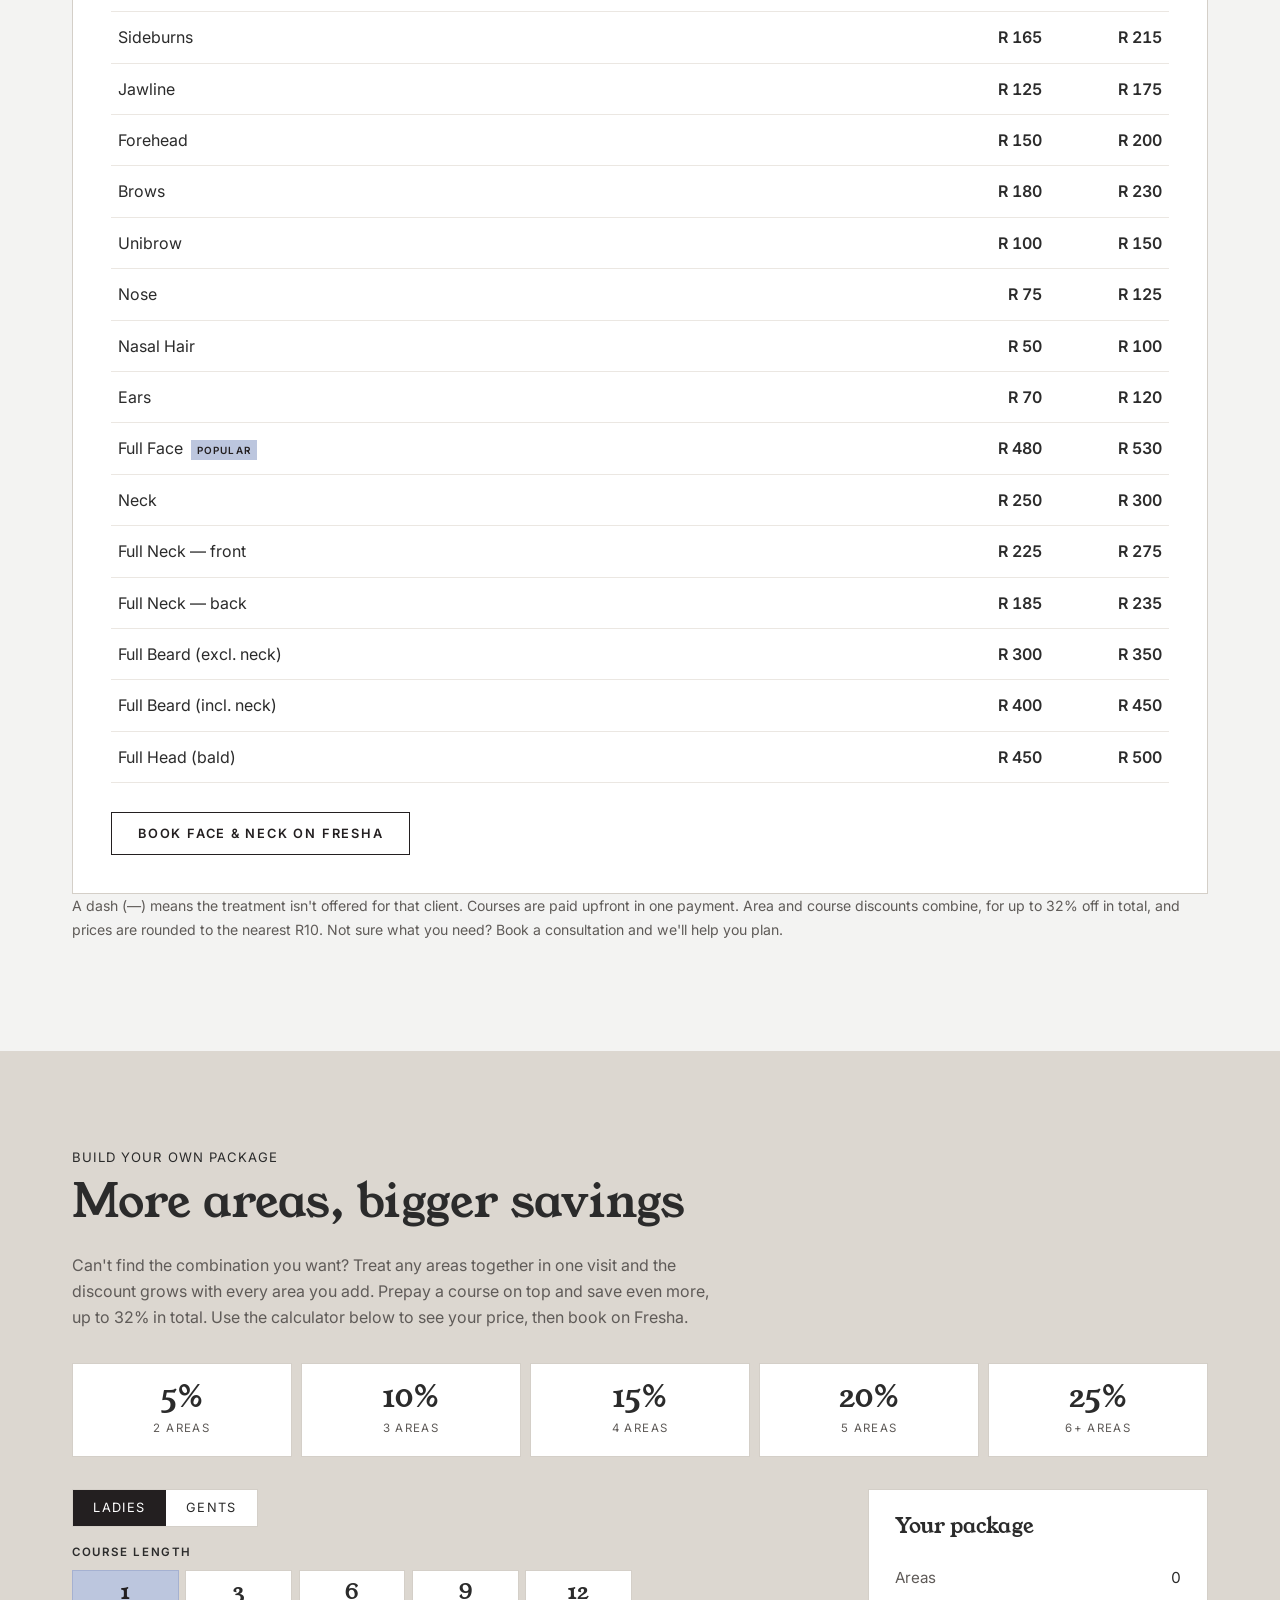
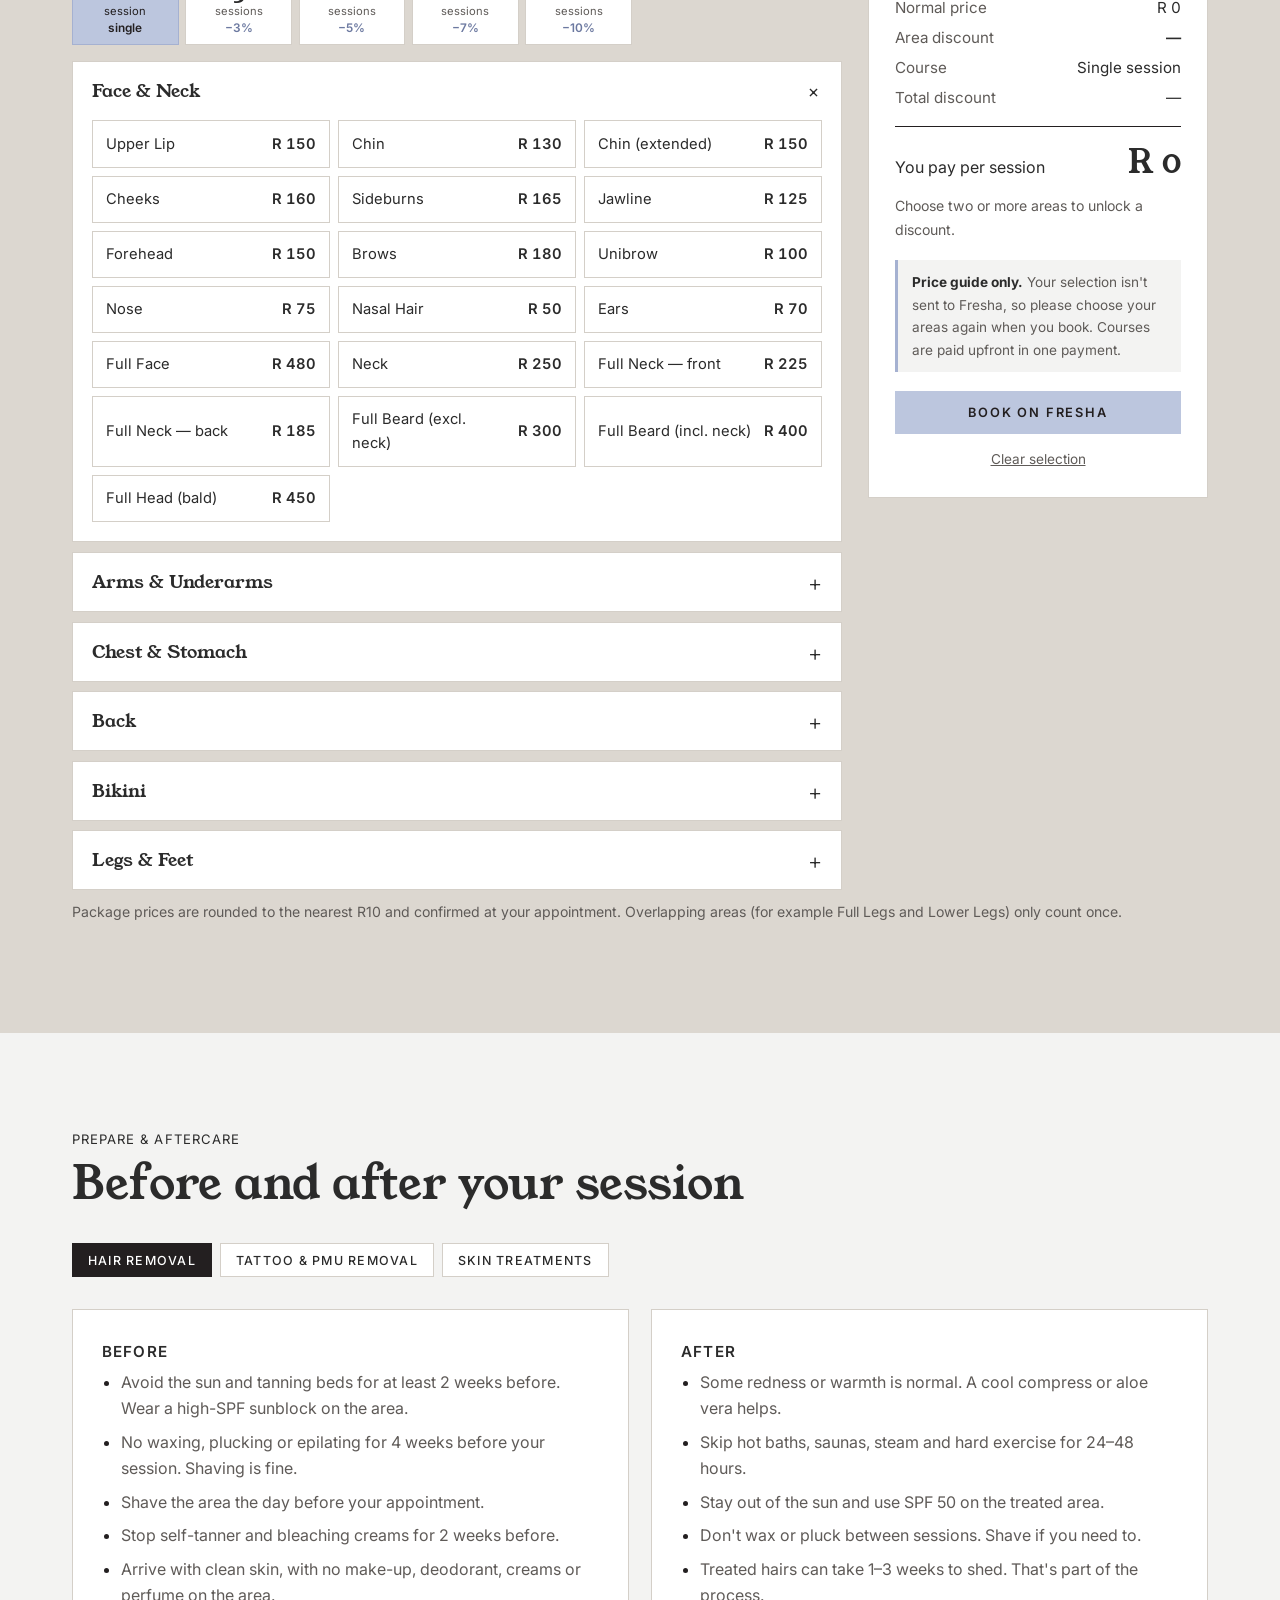
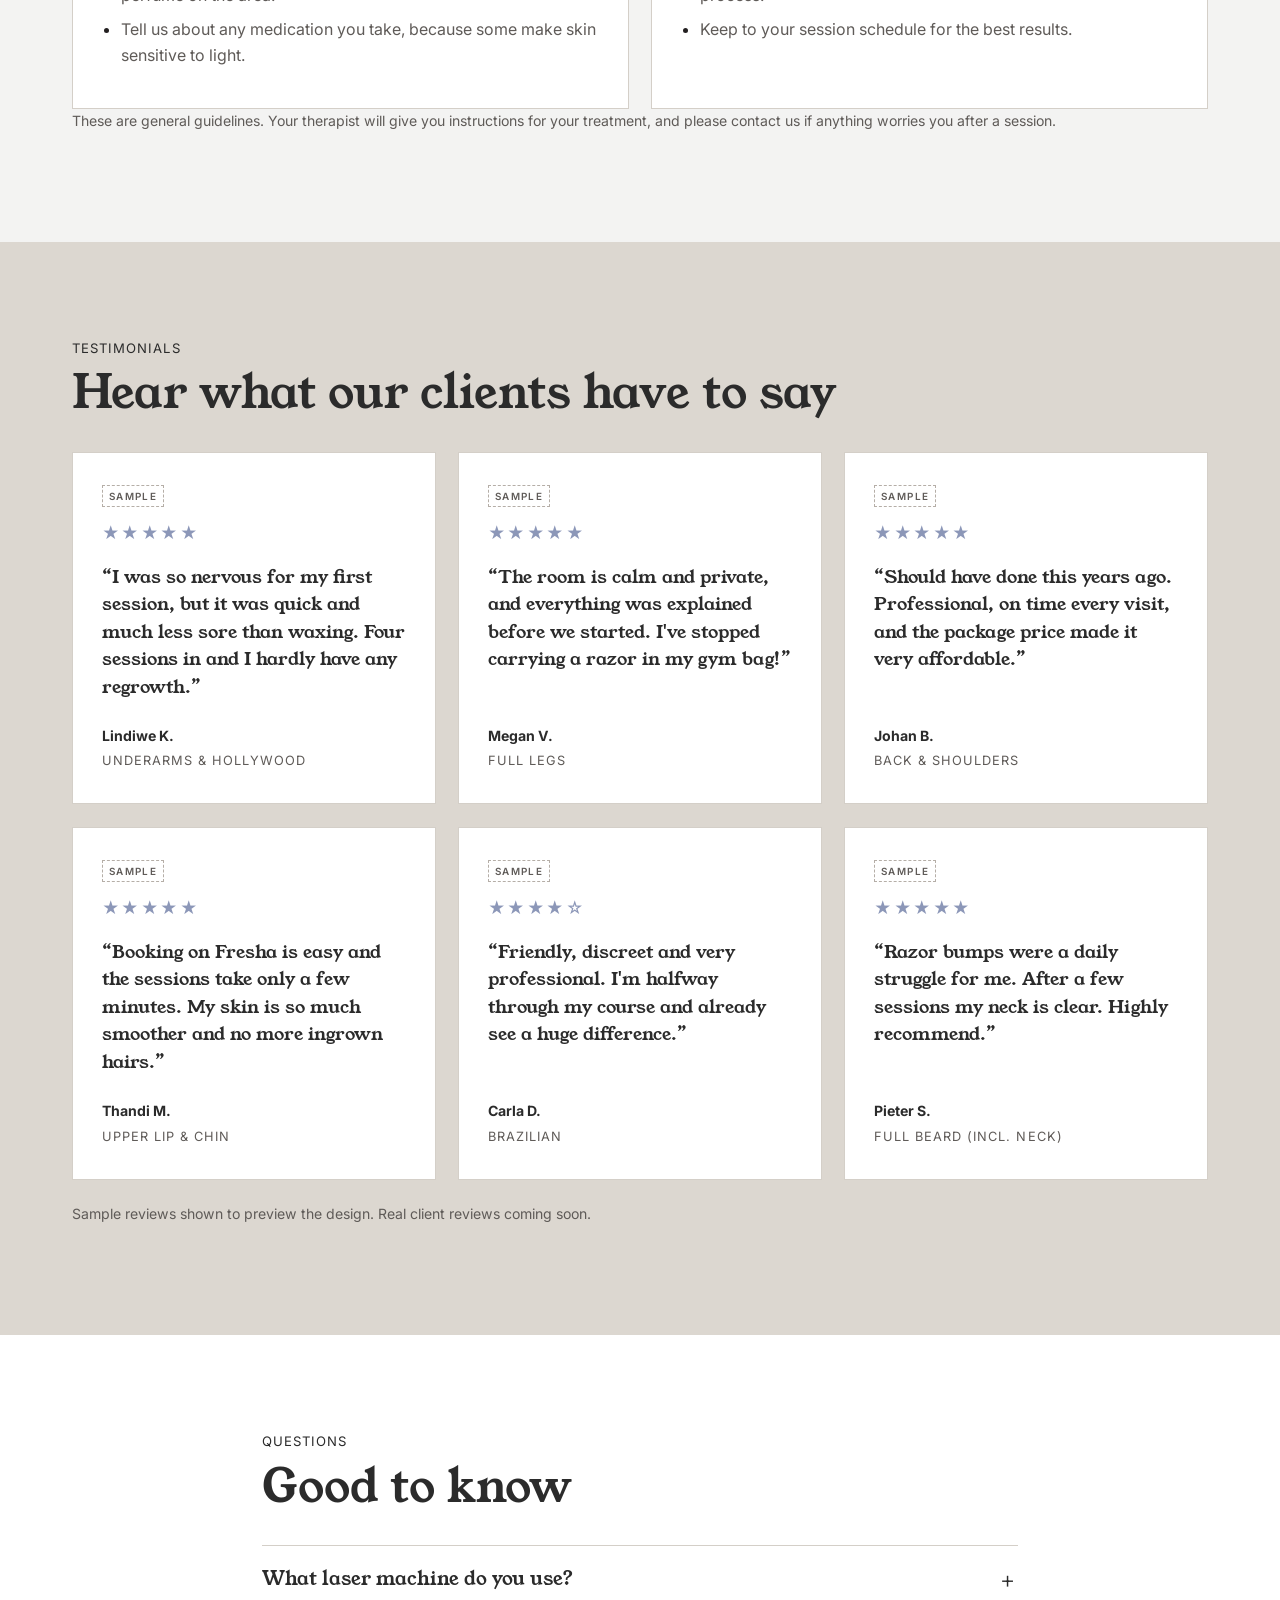
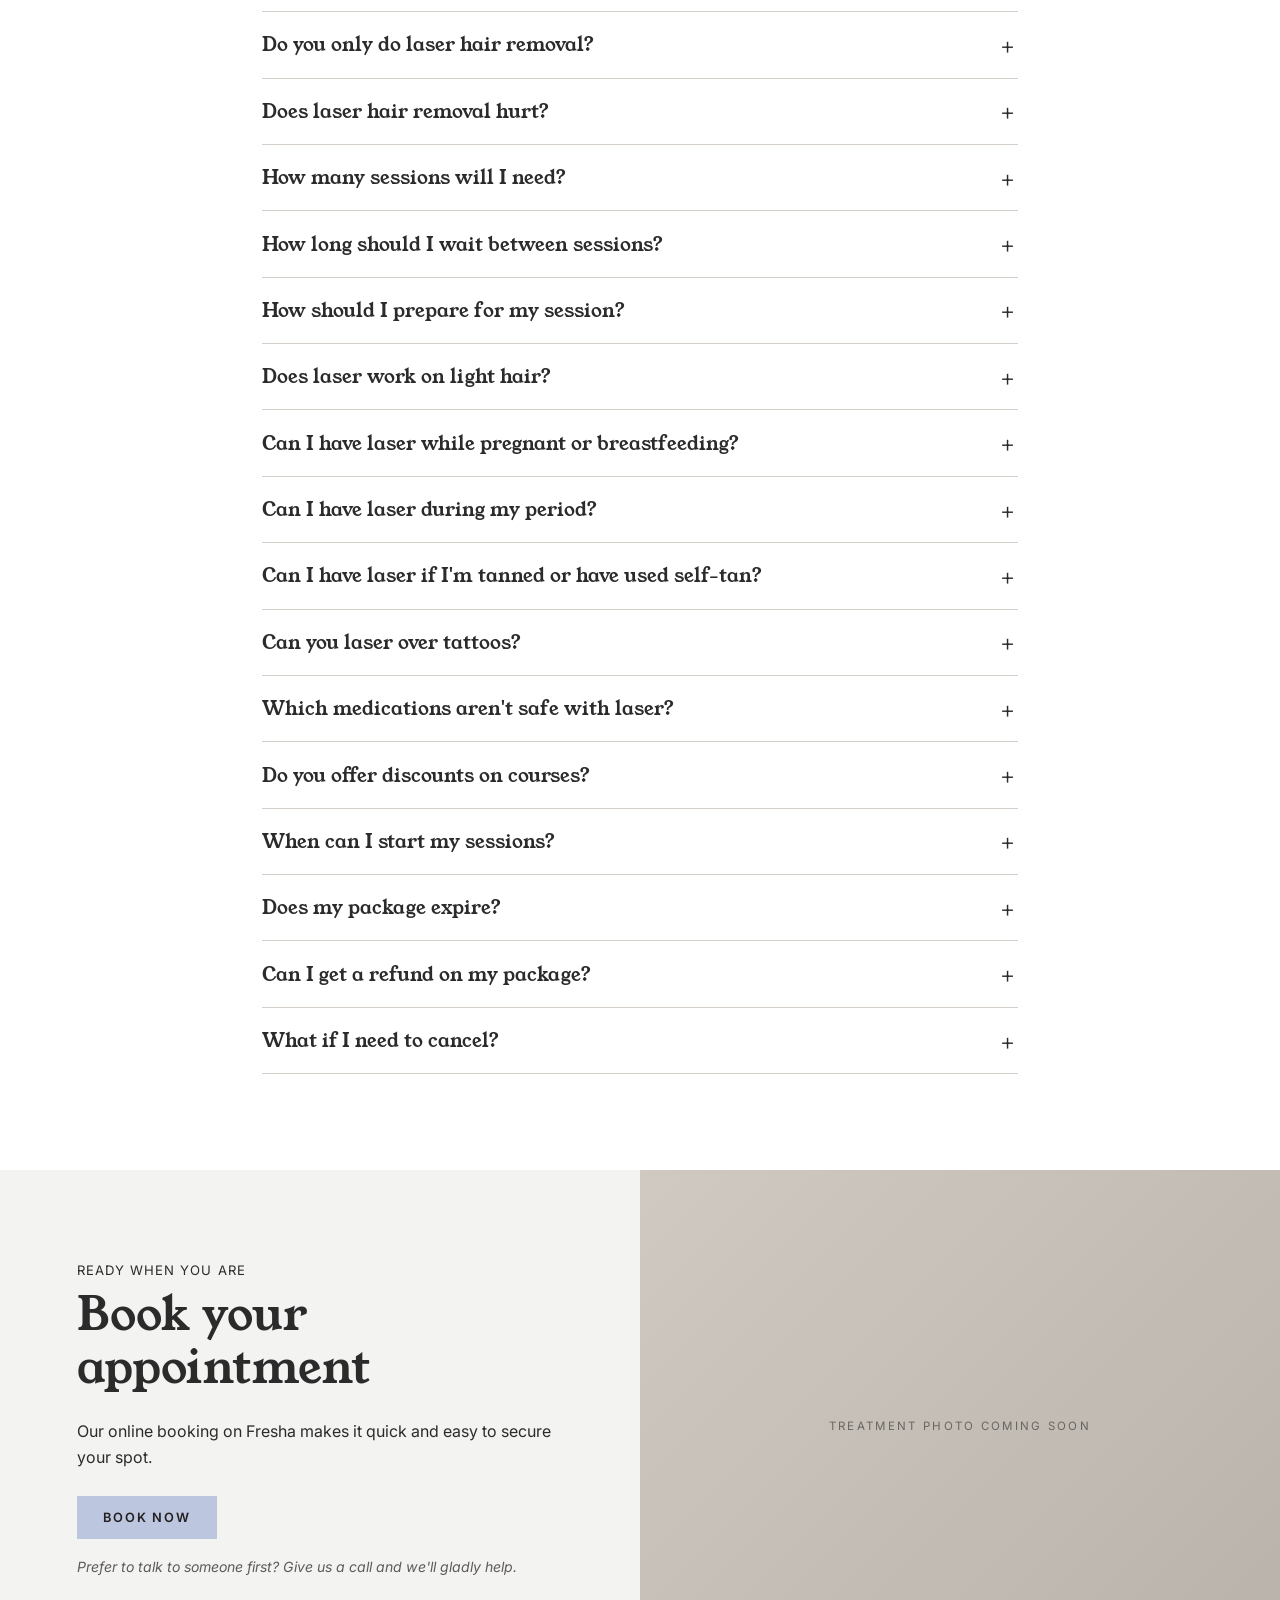
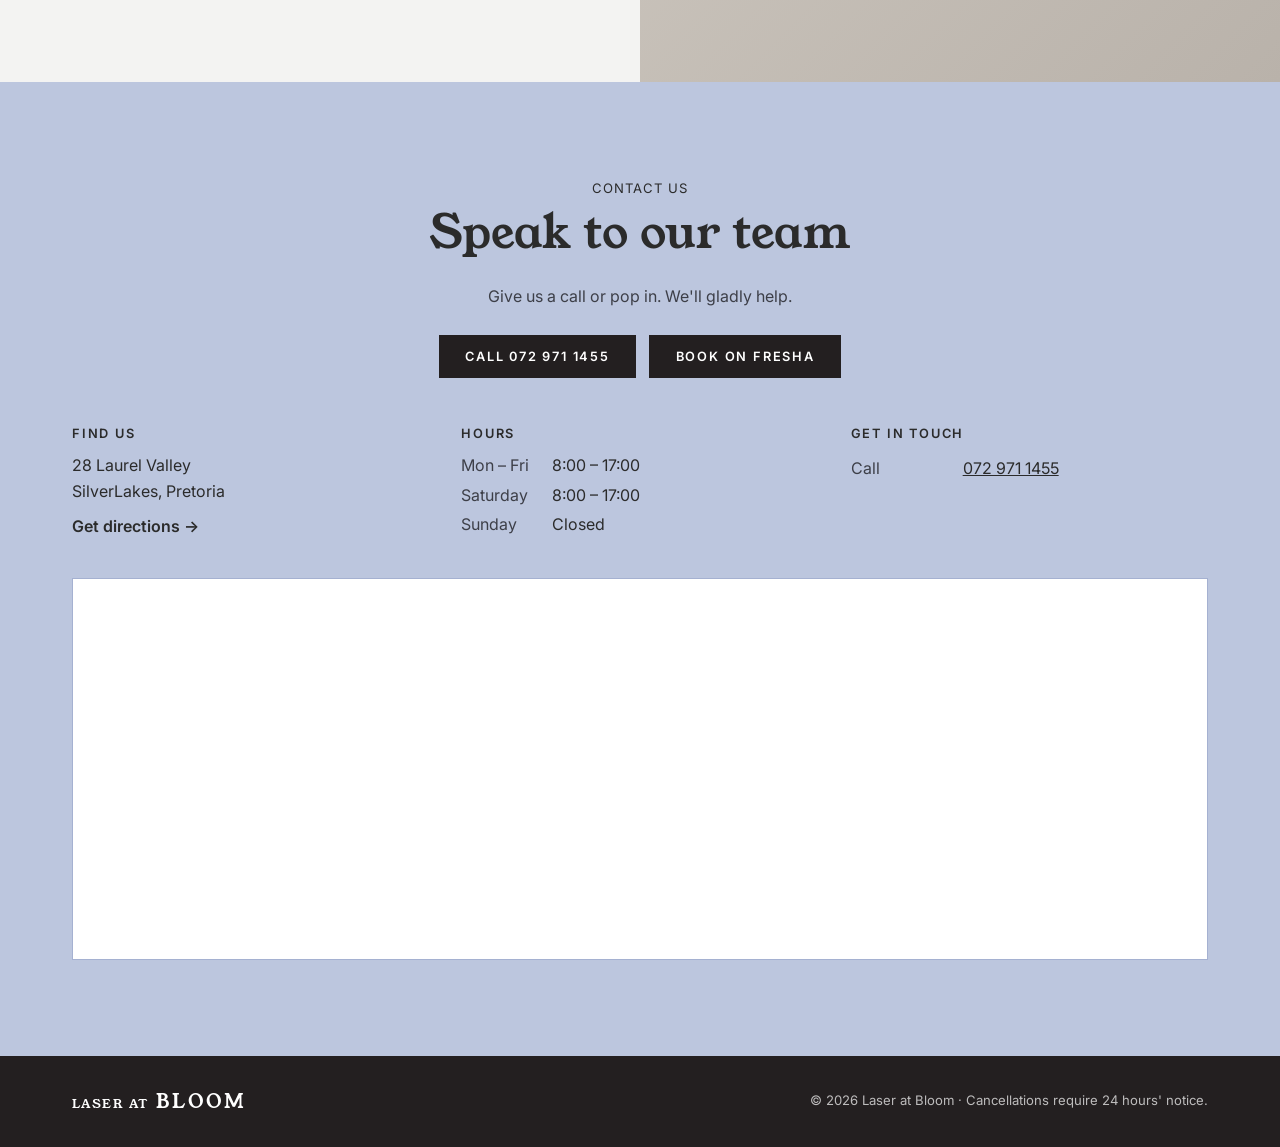
==== commit 43b51a09: "Add tattoo/PMU and skin treatment aftercare Aftercare section now has tabs for hair removal, tattoo " ====
--- a/index.html
+++ b/index.html
@@ -151,7 +151,13 @@
     <div class="wrap">
       <p class="eyebrow">Prepare &amp; aftercare</p>
       <h2>Before and after your session</h2>
-      <div class="cards two">
+      <div class="tabs" role="tablist" aria-label="Aftercare by treatment" id="care-tabs">
+        <button type="button" class="tab" role="tab" id="care-tab-hair" aria-controls="care-hair" aria-selected="true">Hair removal</button>
+        <button type="button" class="tab" role="tab" id="care-tab-tattoo" aria-controls="care-tattoo" aria-selected="false" tabindex="-1">Tattoo &amp; PMU removal</button>
+        <button type="button" class="tab" role="tab" id="care-tab-skin" aria-controls="care-skin" aria-selected="false" tabindex="-1">Skin treatments</button>
+      </div>
+
+      <div class="cards two care-panel" id="care-hair" role="tabpanel" aria-labelledby="care-tab-hair">
         <article class="card">
           <h3>Before</h3>
           <ul class="dots">
@@ -175,6 +181,57 @@
           </ul>
         </article>
       </div>
+
+      <div class="cards two care-panel" id="care-tattoo" role="tabpanel" aria-labelledby="care-tab-tattoo" hidden>
+        <article class="card">
+          <h3>Before</h3>
+          <ul class="dots">
+            <li>Keep the area out of the sun and away from tanning beds for at least 2–4 weeks. No self-tanner on the area.</li>
+            <li>Arrive with clean skin: no creams, lotions or make-up on the area (for brows, lips or eyeliner, come without make-up).</li>
+            <li>Tell us about any medication you take, including acne medication and antibiotics, as some make skin sensitive to light.</li>
+            <li>For lip PMU removal, let us know if you get cold sores. You may need medication from your doctor beforehand.</li>
+            <li>We don't treat during pregnancy or over broken, sunburnt or irritated skin.</li>
+          </ul>
+        </article>
+        <article class="card">
+          <h3>After</h3>
+          <ul class="dots">
+            <li>Redness, swelling, a raised or whitish look and even small blisters are normal. Most of it settles within a few days to 2 weeks.</li>
+            <li>Keep the area clean and dry, and follow the healing cream and dressing advice you're given.</li>
+            <li>Don't pick, scratch or pop blisters. Let any scabs fall off on their own.</li>
+            <li>Avoid swimming pools, saunas, steam and hot baths until the skin has healed.</li>
+            <li>No make-up on treated brows, lips or eyelids until healed.</li>
+            <li>Keep the area out of the sun and use SPF 50 once it has healed.</li>
+            <li>The ink keeps fading for weeks after each session, so sessions are spaced about 6–8 weeks apart.</li>
+          </ul>
+        </article>
+      </div>
+
+      <div class="cards two care-panel" id="care-skin" role="tabpanel" aria-labelledby="care-tab-skin" hidden>
+        <article class="card">
+          <h3>Before</h3>
+          <ul class="dots">
+            <li>Stop retinol, acids (AHA/BHA) and scrubs on the area 3–5 days before.</li>
+            <li>Avoid the sun, tanning beds and self-tanner for 2 weeks before.</li>
+            <li>No peels, waxing or other facial treatments on the area for 1–2 weeks before.</li>
+            <li>Arrive with clean skin and no make-up on the area.</li>
+            <li>Tell us about any medication and skin conditions, and whether you get cold sores.</li>
+          </ul>
+        </article>
+        <article class="card">
+          <h3>After</h3>
+          <ul class="dots">
+            <li>Mild redness and warmth are normal and usually settle within a few hours to a day.</li>
+            <li>Dark spots may look darker first, then flake off within 1–2 weeks. Don't pick them.</li>
+            <li>Use a gentle cleanser and moisturiser, and wait 24 hours before wearing make-up.</li>
+            <li>Skip retinol, acids and scrubs for 3–5 days.</li>
+            <li>Skip saunas, steam and hard exercise for 24–48 hours.</li>
+            <li>Wear SPF 50 every day and stay out of direct sun to protect your results.</li>
+          </ul>
+        </article>
+      </div>
+
+      <p class="note">These are general guidelines. Your therapist will give you instructions for your treatment, and please contact us if anything worries you after a session.</p>
     </div>
   </section>
 
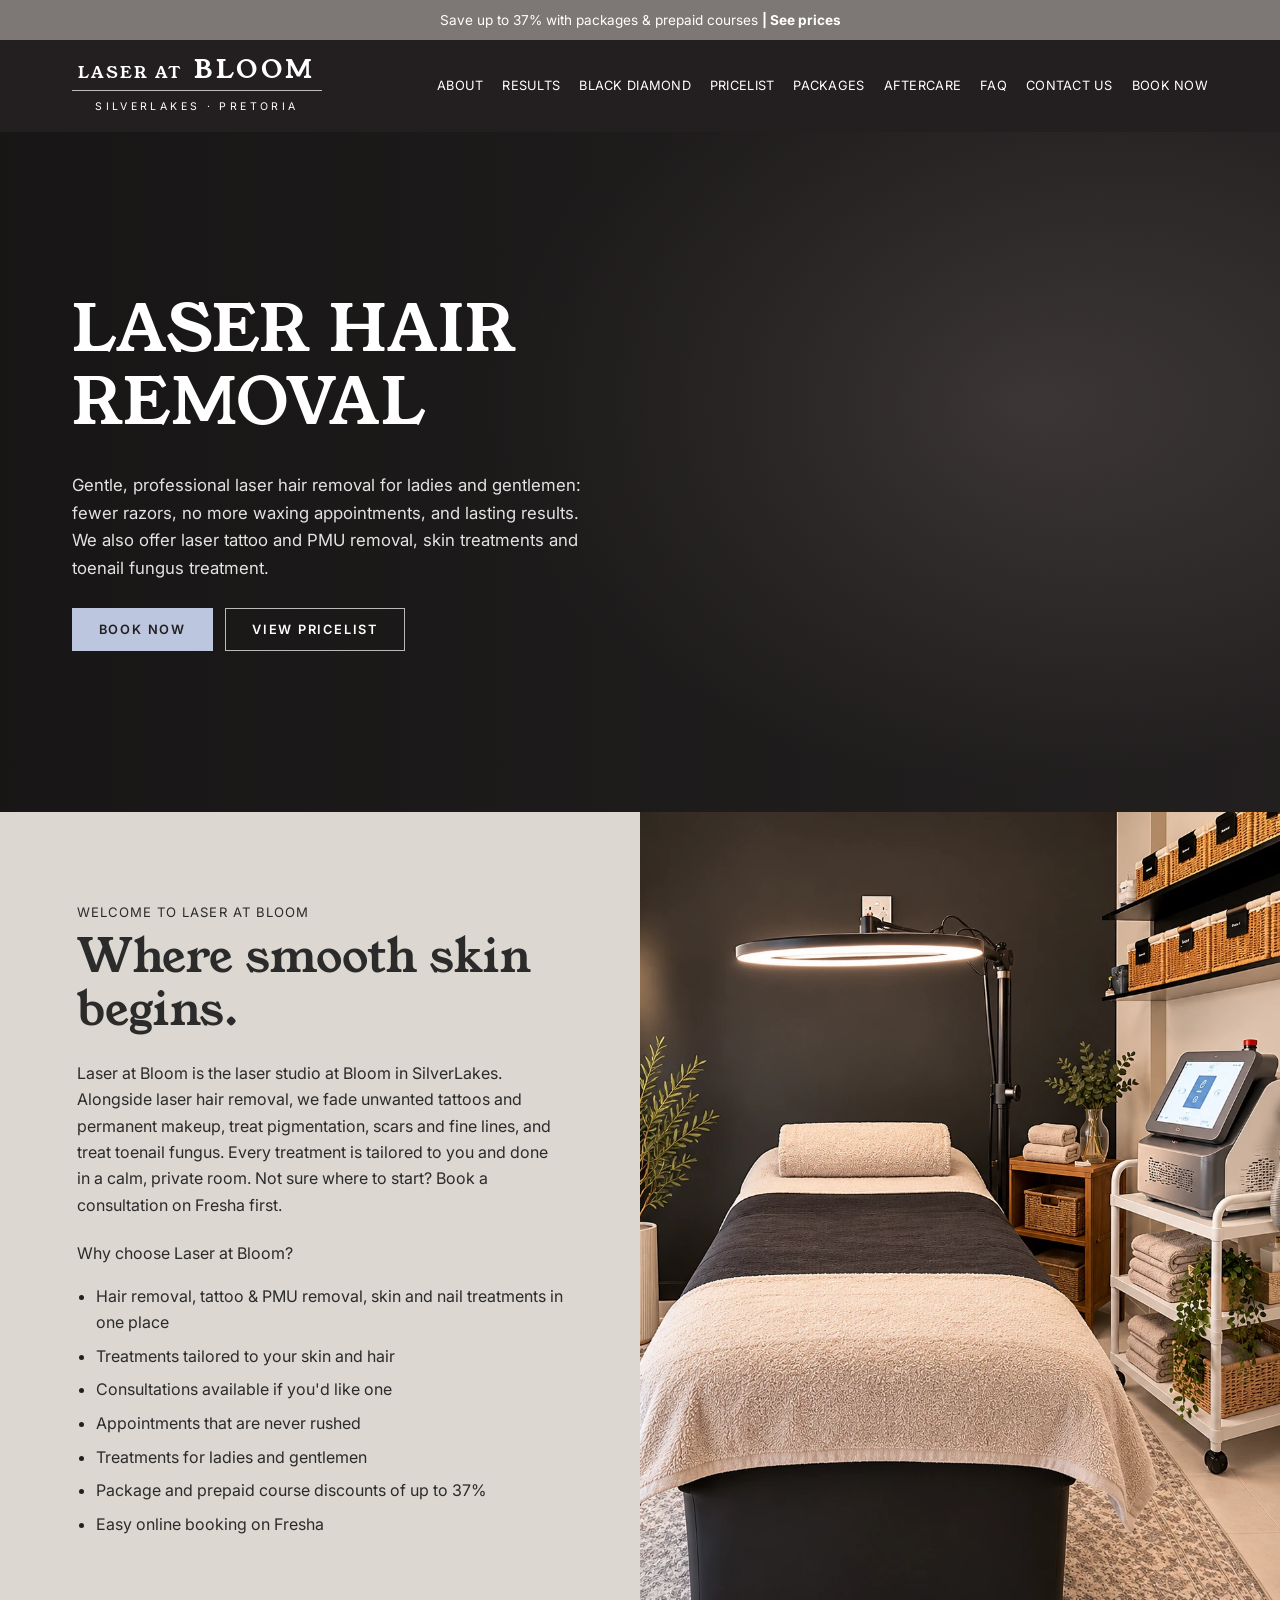
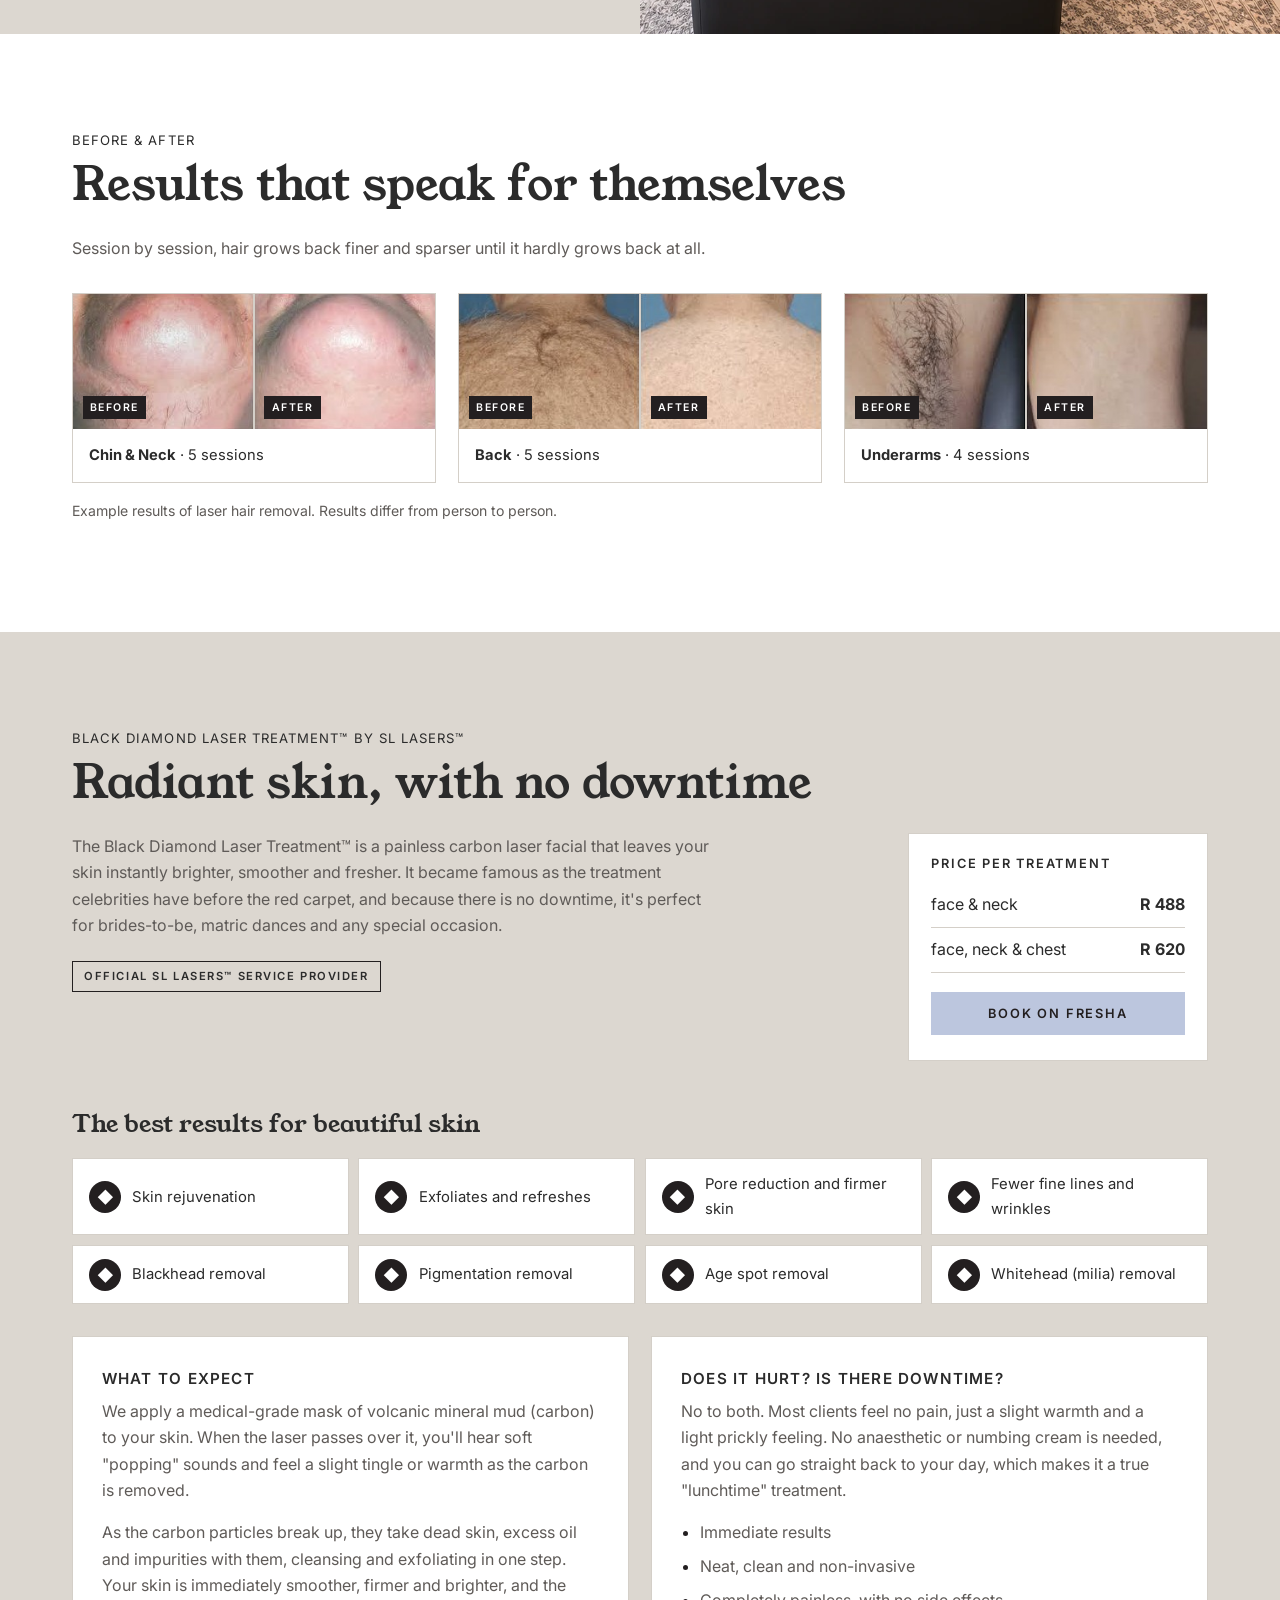
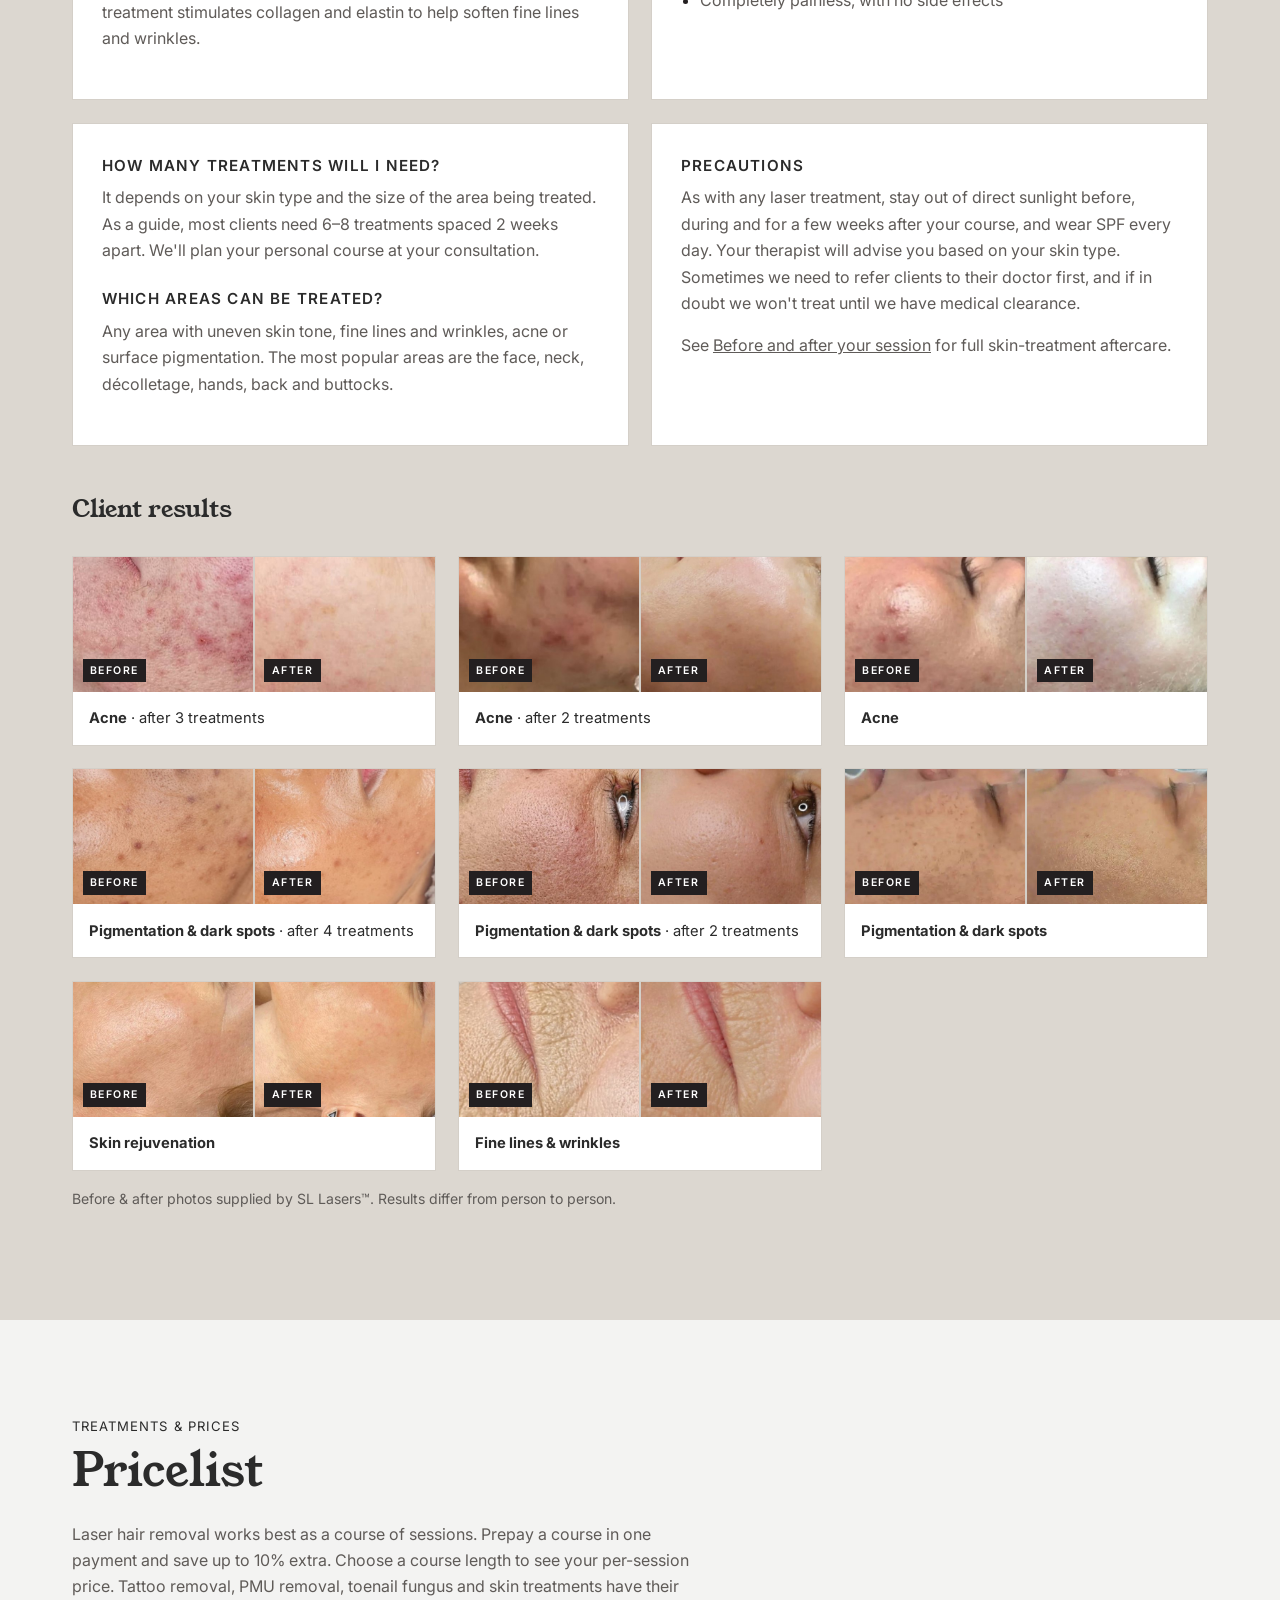
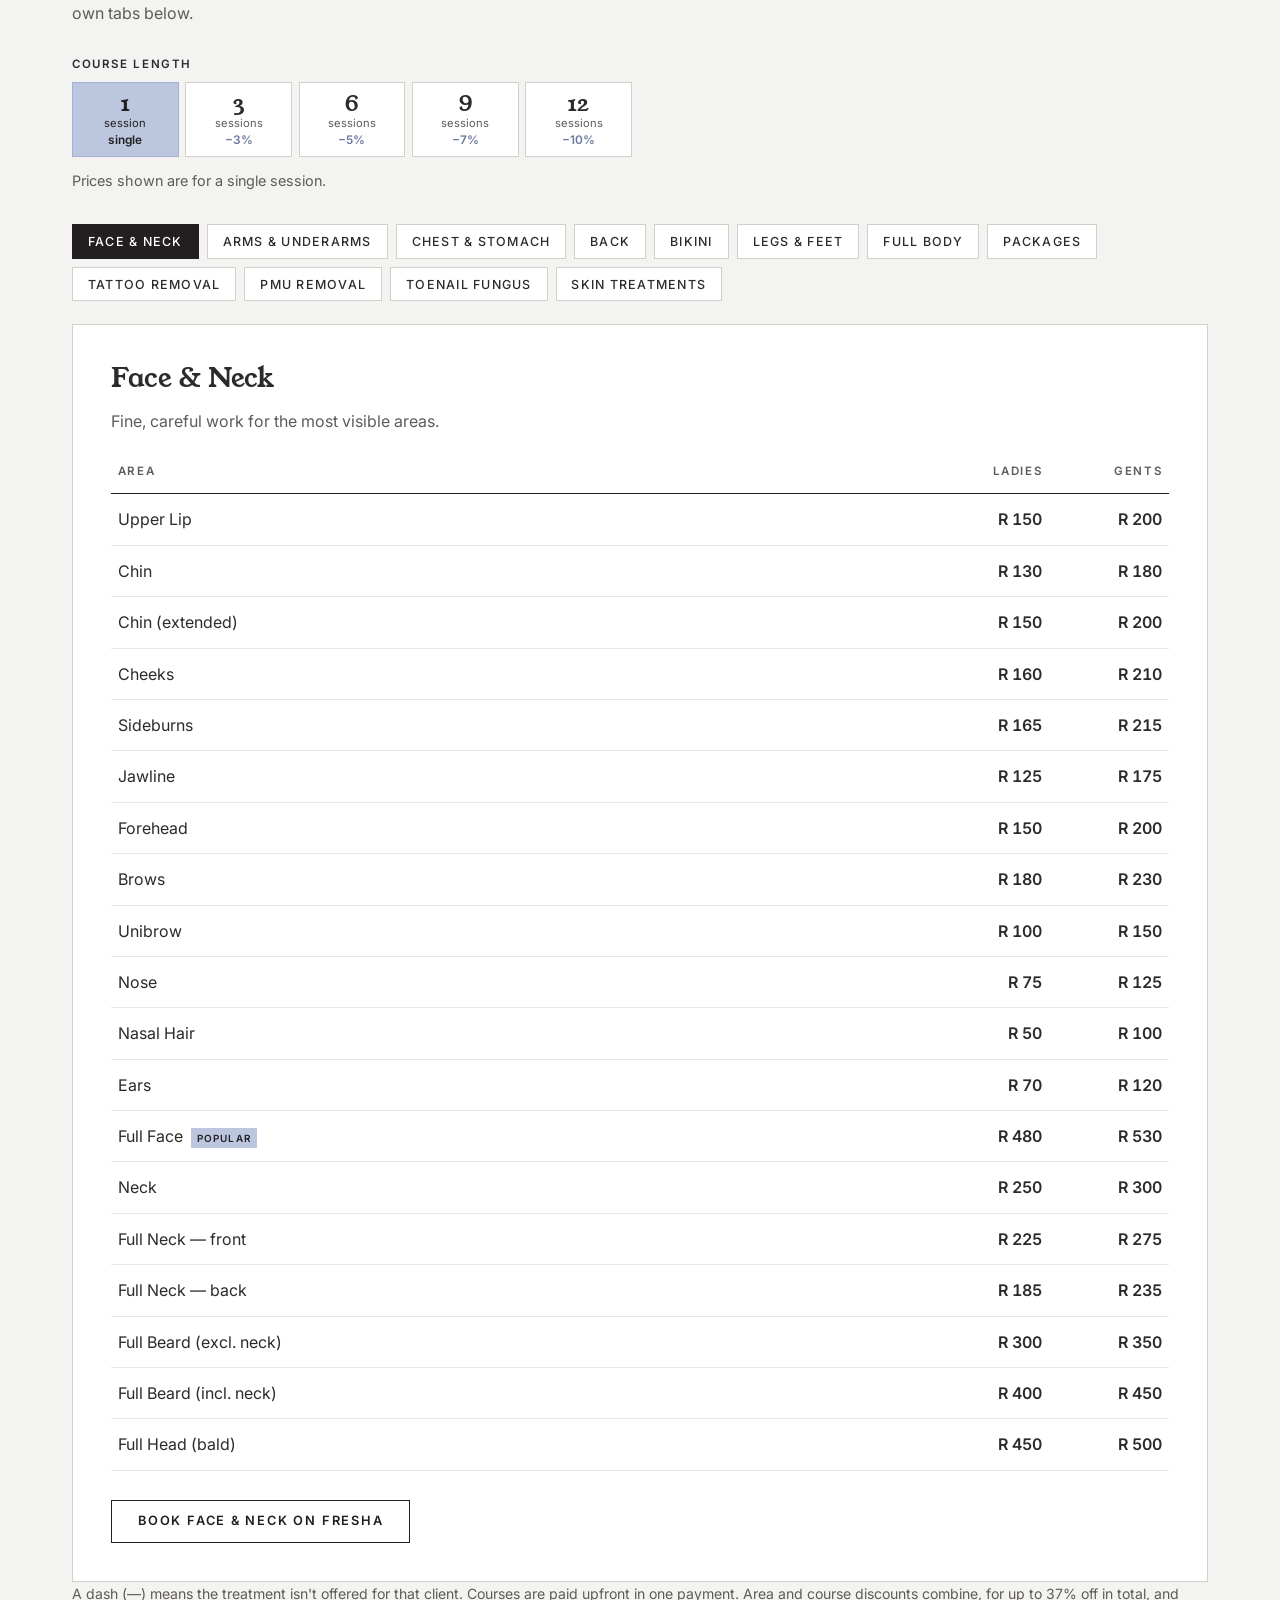
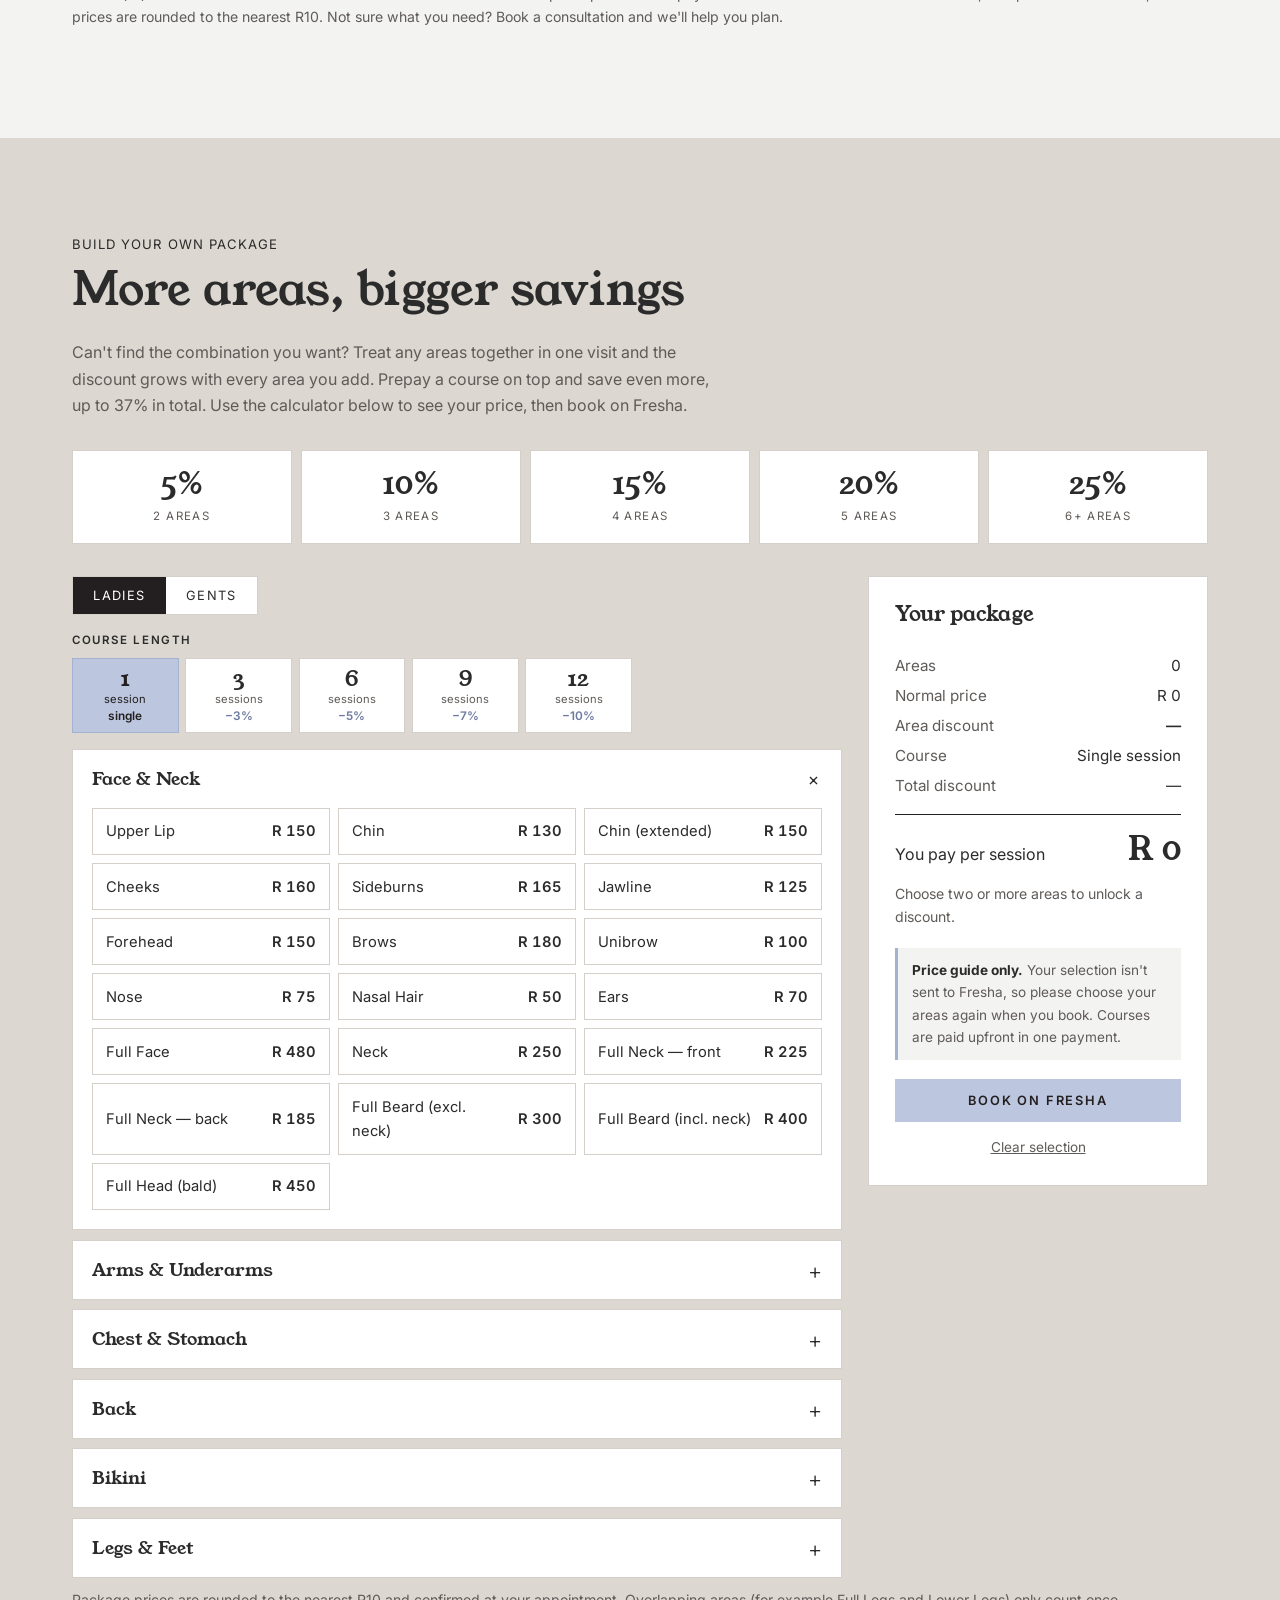
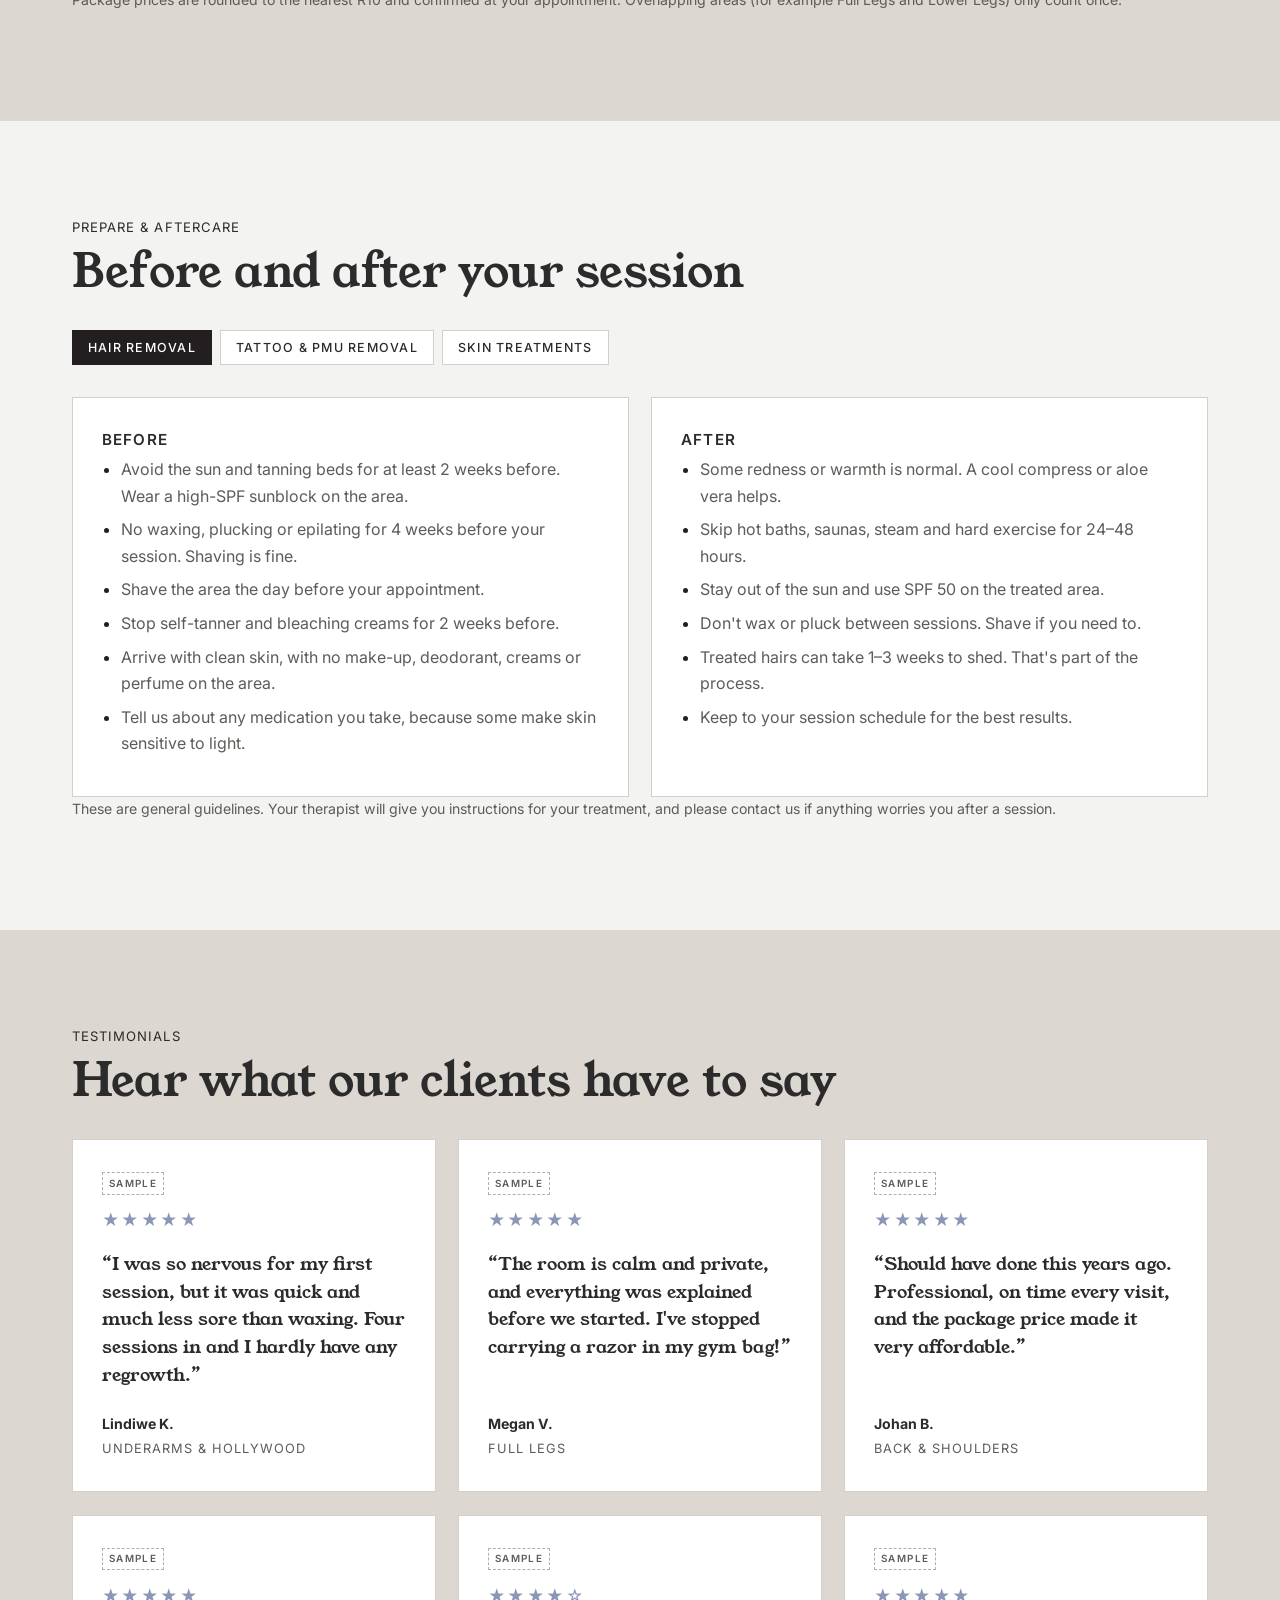
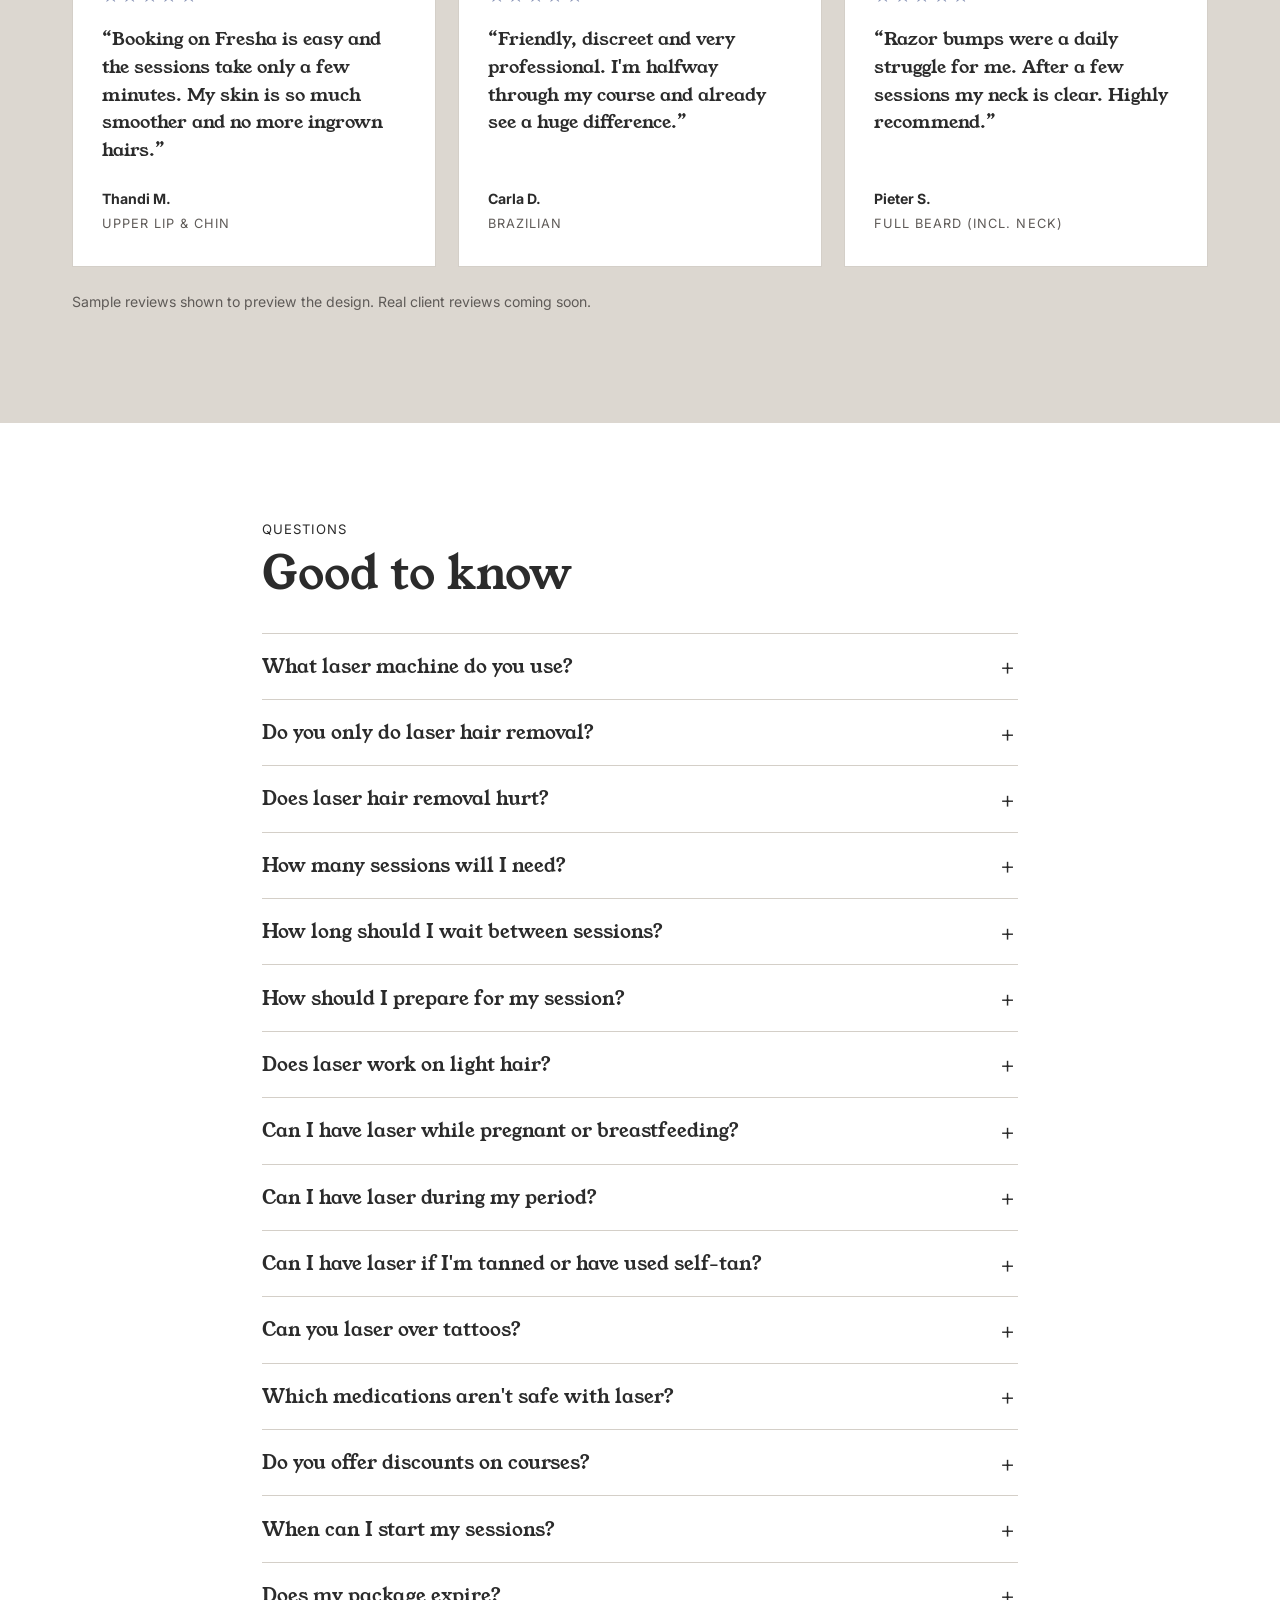
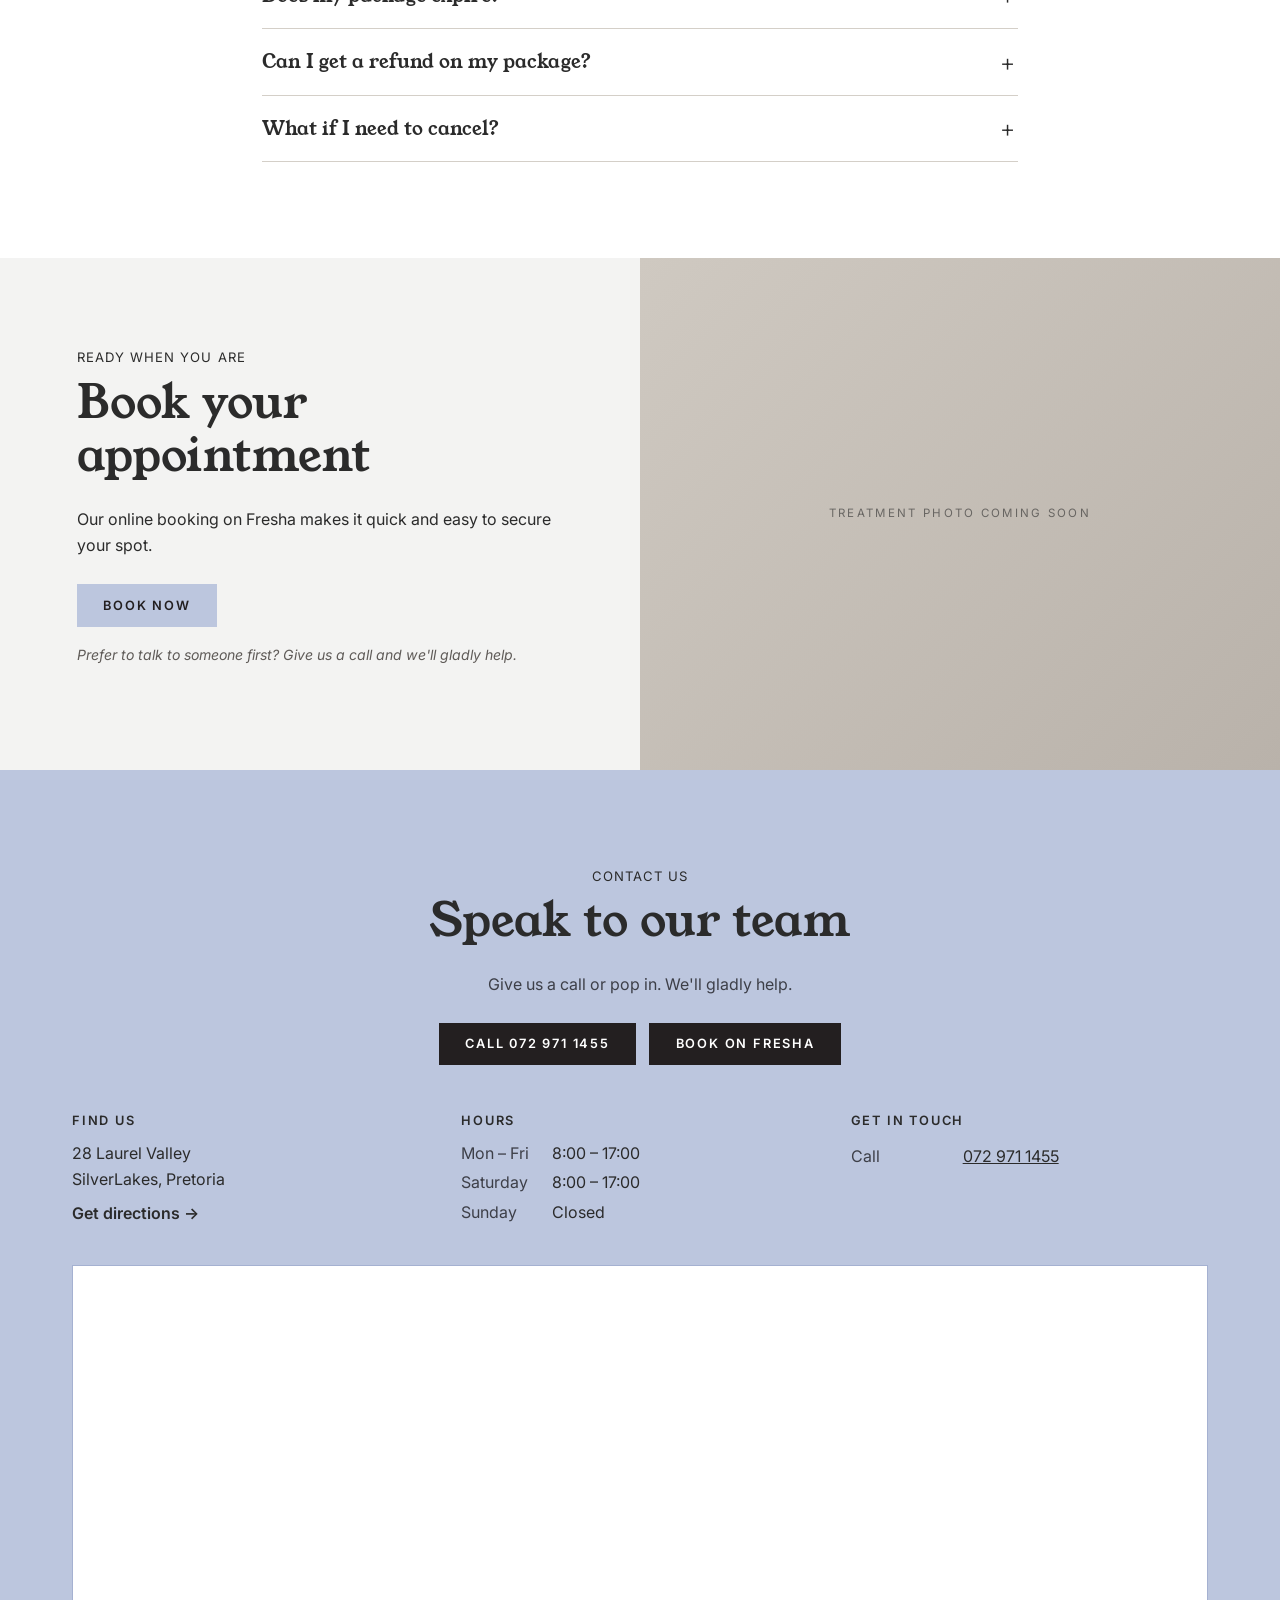
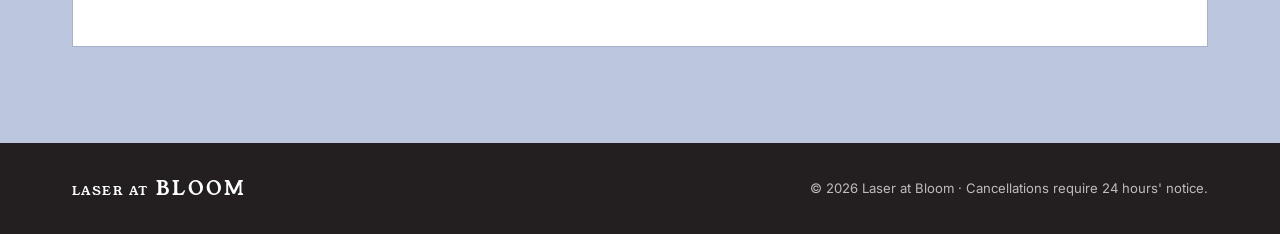
==== commit d95ae67d: "Add Black Diamond Laser Treatment section with before/after results Adds treatment info from the SL " ====
--- a/index.html
+++ b/index.html
@@ -27,6 +27,7 @@
     <nav class="site-nav" id="site-nav">
       <a href="#about">About</a>
       <a href="#results">Results</a>
+      <a href="#black-diamond">Black Diamond</a>
       <a href="#prices">Pricelist</a>
       <a href="#build">Packages</a>
       <a href="#care">Aftercare</a>
@@ -77,6 +78,68 @@
       <p class="section-intro">Session by session, hair grows back finer and sparser until it hardly grows back at all.</p>
       <div class="results" id="results-grid"></div>
       <p class="note">Example results of laser hair removal. Results differ from person to person.</p>
+    </div>
+  </section>
+
+  <section class="section greige" id="black-diamond">
+    <div class="wrap">
+      <p class="eyebrow">Black Diamond Laser Treatment™ by SL Lasers™</p>
+      <h2>Radiant skin, with no downtime</h2>
+      <div class="bd-intro">
+        <div>
+          <p class="section-intro">The Black Diamond Laser Treatment™ is a painless carbon laser facial that leaves your skin instantly brighter, smoother and fresher. It became famous as the treatment celebrities have before the red carpet, and because there is no downtime, it's perfect for brides-to-be, matric dances and any special occasion.</p>
+          <p class="bd-badge">Official SL Lasers™ service provider</p>
+        </div>
+        <aside class="bd-price">
+          <p class="mini">Price per treatment</p>
+          <ul id="bd-prices"></ul>
+          <a class="btn btn-block js-fresha" href="#" target="_blank" rel="noopener">Book on Fresha</a>
+        </aside>
+      </div>
+
+      <h3 class="bd-sub">The best results for beautiful skin</h3>
+      <ul class="bd-benefits">
+        <li>Skin rejuvenation</li>
+        <li>Exfoliates and refreshes</li>
+        <li>Pore reduction and firmer skin</li>
+        <li>Fewer fine lines and wrinkles</li>
+        <li>Blackhead removal</li>
+        <li>Pigmentation removal</li>
+        <li>Age spot removal</li>
+        <li>Whitehead (milia) removal</li>
+      </ul>
+
+      <div class="cards two">
+        <article class="card">
+          <h3>What to expect</h3>
+          <p>We apply a medical-grade mask of volcanic mineral mud (carbon) to your skin. When the laser passes over it, you'll hear soft "popping" sounds and feel a slight tingle or warmth as the carbon is removed.</p>
+          <p>As the carbon particles break up, they take dead skin, excess oil and impurities with them, cleansing and exfoliating in one step. Your skin is immediately smoother, firmer and brighter, and the treatment stimulates collagen and elastin to help soften fine lines and wrinkles.</p>
+        </article>
+        <article class="card">
+          <h3>Does it hurt? Is there downtime?</h3>
+          <p>No to both. Most clients feel no pain, just a slight warmth and a light prickly feeling. No anaesthetic or numbing cream is needed, and you can go straight back to your day, which makes it a true "lunchtime" treatment.</p>
+          <ul class="dots">
+            <li>Immediate results</li>
+            <li>Neat, clean and non-invasive</li>
+            <li>Completely painless, with no side effects</li>
+          </ul>
+        </article>
+        <article class="card">
+          <h3>How many treatments will I need?</h3>
+          <p>It depends on your skin type and the size of the area being treated. As a guide, most clients need 6–8 treatments spaced 2 weeks apart. We'll plan your personal course at your consultation.</p>
+          <h3>Which areas can be treated?</h3>
+          <p>Any area with uneven skin tone, fine lines and wrinkles, acne or surface pigmentation. The most popular areas are the face, neck, décolletage, hands, back and buttocks.</p>
+        </article>
+        <article class="card">
+          <h3>Precautions</h3>
+          <p>As with any laser treatment, stay out of direct sunlight before, during and for a few weeks after your course, and wear SPF every day. Your therapist will advise you based on your skin type. Sometimes we need to refer clients to their doctor first, and if in doubt we won't treat until we have medical clearance.</p>
+          <p>See <a href="#care">Before and after your session</a> for full skin-treatment aftercare.</p>
+        </article>
+      </div>
+
+      <h3 class="bd-sub">Client results</h3>
+      <div class="results" id="bd-results"></div>
+      <p class="note">Before &amp; after photos supplied by SL Lasers™. Results differ from person to person.</p>
     </div>
   </section>
 
--- a/styles.css
+++ b/styles.css
@@ -80,15 +80,15 @@
 .brand-small { font-size: .62em; letter-spacing: .12em; text-transform: uppercase; }
 .brand-sub { font-size: .66rem; letter-spacing: .32em; text-transform: uppercase; padding-top: .45rem; }
 
-.site-nav { display: flex; align-items: center; gap: 1.6rem; }
+.site-nav { display: flex; align-items: center; gap: clamp(1rem, 1.5vw, 1.6rem); }
 .site-nav a {
-  color: var(--white); text-decoration: none; text-transform: uppercase;
+  color: var(--white); text-decoration: none; text-transform: uppercase; white-space: nowrap;
   font-size: .8rem; letter-spacing: .02em;
 }
 .site-nav a:hover { color: var(--blue); }
 .nav-toggle { display: none; }
 
-@media (max-width: 960px) {
+@media (max-width: 1120px) {
   .header-inner { height: 76px; }
   .brand-top { font-size: 1.35rem; }
   .nav-toggle {
@@ -299,6 +299,40 @@
 .result-cap { margin: 0; padding: .9rem 1rem; font-size: .92rem; }
 .result.placeholder .result-cap { color: var(--muted); font-size: .8rem; letter-spacing: .12em; text-transform: uppercase; }
 
+/* Black Diamond Laser Treatment */
+.bd-intro { display: grid; grid-template-columns: 1fr 300px; gap: 2rem; align-items: start; margin-top: 1rem; }
+@media (max-width: 760px) { .bd-intro { grid-template-columns: 1fr; } }
+.bd-badge {
+  display: inline-block; margin-top: .4rem; padding: .45em 1em; border: 1px solid var(--charcoal);
+  font-size: .7rem; font-weight: 600; letter-spacing: .14em; text-transform: uppercase;
+}
+.bd-price { background: var(--white); border: 1px solid var(--line); padding: 1.4rem 1.4rem 1.6rem; }
+.bd-price ul { list-style: none; padding: 0; margin: 0 0 1.2rem; }
+.bd-price li { display: flex; justify-content: space-between; gap: 1rem; padding: .55rem 0; border-bottom: 1px solid var(--line); }
+.bd-price li strong { white-space: nowrap; font-variant-numeric: tabular-nums; }
+.bd-sub { font: 400 1.5rem/1.25 var(--serif); margin: 3rem 0 0; }
+.bd-benefits {
+  list-style: none; padding: 0; margin: 1.2rem 0 0; display: grid; gap: .6rem;
+  grid-template-columns: repeat(auto-fill, minmax(min(220px, 100%), 1fr));
+}
+.bd-benefits li {
+  display: flex; align-items: center; gap: .7rem; background: var(--white); border: 1px solid var(--line);
+  padding: .8rem 1rem; font-size: .93rem;
+}
+.bd-benefits li::before {
+  content: "◆"; flex: none; display: grid; place-items: center; width: 2rem; height: 2rem; border-radius: 50%;
+  background: var(--charcoal); color: var(--white); font-size: 1rem; line-height: 1;
+}
+@media (max-width: 600px) {
+  .bd-benefits { grid-template-columns: 1fr 1fr; gap: .4rem; }
+  .bd-benefits li { padding: .6rem; gap: .5rem; font-size: .84rem; line-height: 1.3; }
+  .bd-benefits li::before { width: 1.6rem; height: 1.6rem; font-size: .8rem; }
+}
+#black-diamond .cards.two { grid-template-columns: repeat(auto-fit, minmax(min(420px, 100%), 1fr)); }
+#black-diamond .card p { color: var(--muted); }
+#black-diamond .card h3 + p { margin-top: .6rem; }
+#black-diamond .card p + h3 { margin-top: 1.6rem; }
+
 /* Reviews */
 .reviews { display: grid; gap: 1.4rem; margin-top: 2rem; grid-template-columns: repeat(auto-fill, minmax(min(300px, 100%), 1fr)); }
 .sample-tag {
